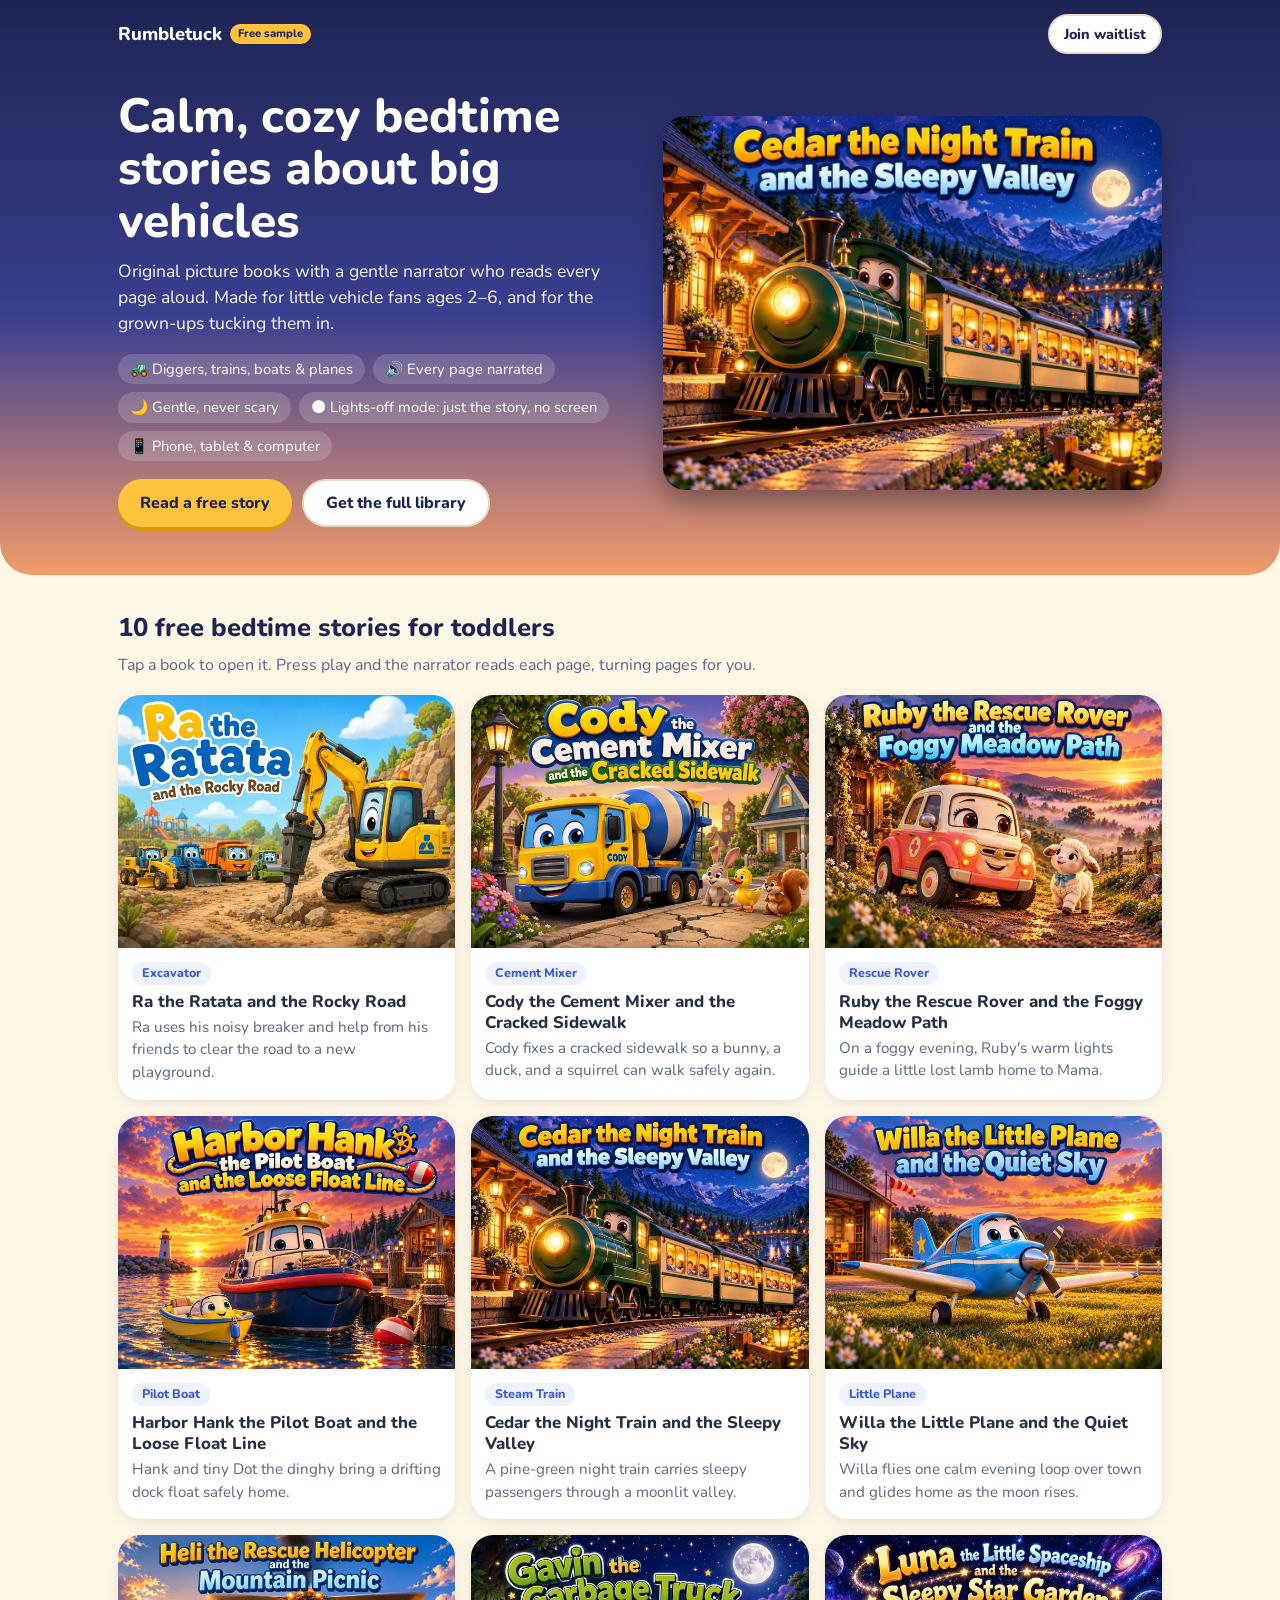
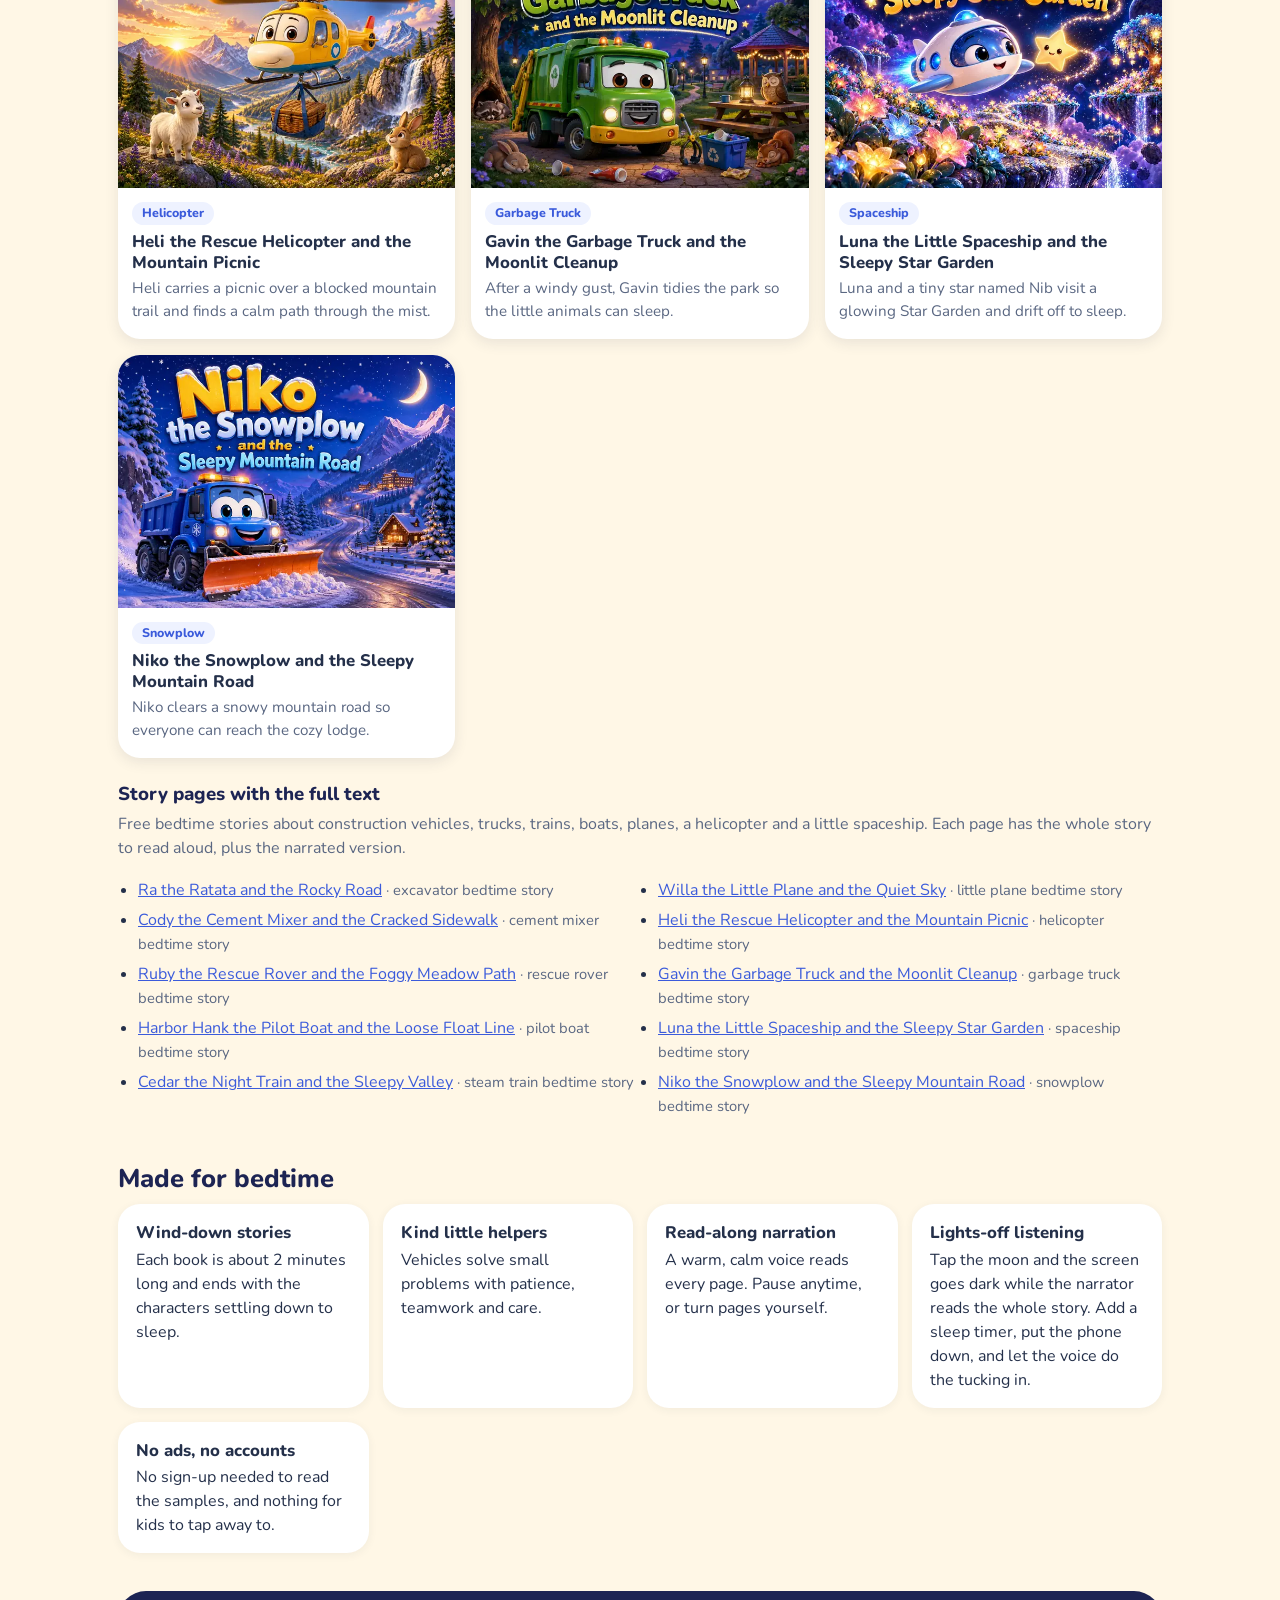
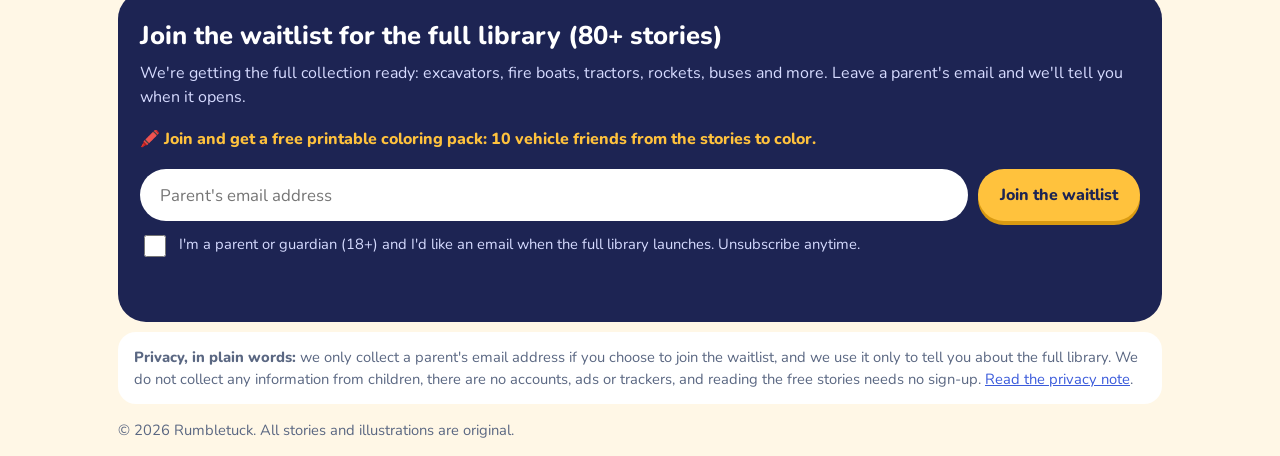
==== index.html @ 3ecf544c "Free coloring pack for confirmed waitlist parents: PDF at /free/ (not in sitemap), download box on c" ====
<!doctype html>
<html lang="en">
<head>
<meta charset="utf-8">
<meta name="viewport" content="width=device-width, initial-scale=1, viewport-fit=cover">
<title>Free Bedtime Stories for Toddlers About Trucks, Trains &amp; Big Vehicles | Rumbletuck</title>
<meta name="description" content="Free narrated bedtime stories for toddlers ages 2–6 about trucks, construction vehicles, trains, boats and planes. Calm picture books read aloud, with a lights-off listening mode. No sign-up.">
<meta name="theme-color" content="#1d2453">
<meta name="application-name" content="Rumbletuck">
<meta name="apple-mobile-web-app-title" content="Rumbletuck">
<meta property="og:site_name" content="Rumbletuck">
<meta property="og:title" content="Rumbletuck – free bedtime stories about big vehicles">
<meta property="og:description" content="Calm, narrated picture books about trucks, diggers, trains, boats and planes for toddlers ages 2–6. Read or listen free.">
<meta property="og:image" content="https://rumbletuck.com/og-image.jpg">
<meta property="og:url" content="https://rumbletuck.com/">
<meta property="og:type" content="website">
<meta property="og:image:width" content="1200">
<meta property="og:image:height" content="630">
<meta name="twitter:card" content="summary_large_image">
<meta name="twitter:title" content="Rumbletuck – free bedtime stories about big vehicles">
<meta name="twitter:description" content="Calm, narrated picture books about trucks, diggers, trains, boats and planes for toddlers ages 2–6. Read or listen free.">
<meta name="twitter:image" content="https://rumbletuck.com/og-image.jpg">
<link rel="canonical" href="https://rumbletuck.com/">
<link rel="manifest" href="manifest.webmanifest">
<link rel="icon" href="favicon.ico" sizes="any">
<link rel="icon" href="icons/icon-192.png" type="image/png">
<link rel="apple-touch-icon" href="icons/icon-192.png">
<link rel="stylesheet" href="styles.css">
<!-- SEO:JSONLD -->
<script type="application/ld+json">{"@context": "https://schema.org", "@graph": [{"@type": "WebSite", "@id": "https://rumbletuck.com/#website", "name": "Rumbletuck", "url": "https://rumbletuck.com/", "description": "Free illustrated, narrated bedtime stories about trucks, trains, boats and other big vehicles for toddlers ages 2–6.", "inLanguage": "en", "publisher": {"@id": "https://rumbletuck.com/#org"}}, {"@type": "Organization", "@id": "https://rumbletuck.com/#org", "name": "Rumbletuck", "url": "https://rumbletuck.com/", "logo": "https://rumbletuck.com/icons/icon-512.png", "email": "hello@rumbletuck.com", "sameAs": ["https://www.youtube.com/@rumbletuckstories"]}, {"@type": "ItemList", "name": "Free bedtime stories about big vehicles", "itemListElement": [{"@type": "ListItem", "position": 1, "url": "https://rumbletuck.com/story/ra-the-ratata-and-the-rocky-road/", "item": {"@type": "Book", "@id": "https://rumbletuck.com/story/ra-the-ratata-and-the-rocky-road/#book", "name": "Ra the Ratata and the Rocky Road", "url": "https://rumbletuck.com/story/ra-the-ratata-and-the-rocky-road/", "description": "Ra uses his noisy breaker and help from his friends to clear the road to a new playground. A calm, narrated excavator bedtime story for toddlers and preschoolers ages 2–6. Read or listen free.", "image": "https://rumbletuck.com/stories/ra/cover.webp", "inLanguage": "en", "genre": ["Bedtime story", "Children's picture book"], "bookFormat": "https://schema.org/EBook", "numberOfPages": 15, "isAccessibleForFree": true, "typicalAgeRange": "2-6", "audience": {"@type": "PeopleAudience", "suggestedMinAge": 2, "suggestedMaxAge": 6}, "about": "Excavator", "author": {"@id": "https://rumbletuck.com/#org"}, "publisher": {"@id": "https://rumbletuck.com/#org"}}}, {"@type": "ListItem", "position": 2, "url": "https://rumbletuck.com/story/cody-the-cement-mixer-and-the-cracked-sidewalk/", "item": {"@type": "Book", "@id": "https://rumbletuck.com/story/cody-the-cement-mixer-and-the-cracked-sidewalk/#book", "name": "Cody the Cement Mixer and the Cracked Sidewalk", "url": "https://rumbletuck.com/story/cody-the-cement-mixer-and-the-cracked-sidewalk/", "description": "Cody fixes a cracked sidewalk so a bunny, a duck, and a squirrel can walk safely again. A calm, narrated cement mixer bedtime story for toddlers and preschoolers ages 2–6. Read or listen free.", "image": "https://rumbletuck.com/stories/cody/cover.webp", "inLanguage": "en", "genre": ["Bedtime story", "Children's picture book"], "bookFormat": "https://schema.org/EBook", "numberOfPages": 15, "isAccessibleForFree": true, "typicalAgeRange": "2-6", "audience": {"@type": "PeopleAudience", "suggestedMinAge": 2, "suggestedMaxAge": 6}, "about": "Cement Mixer", "author": {"@id": "https://rumbletuck.com/#org"}, "publisher": {"@id": "https://rumbletuck.com/#org"}}}, {"@type": "ListItem", "position": 3, "url": "https://rumbletuck.com/story/ruby-the-rescue-rover-and-the-foggy-meadow-path/", "item": {"@type": "Book", "@id": "https://rumbletuck.com/story/ruby-the-rescue-rover-and-the-foggy-meadow-path/#book", "name": "Ruby the Rescue Rover and the Foggy Meadow Path", "url": "https://rumbletuck.com/story/ruby-the-rescue-rover-and-the-foggy-meadow-path/", "description": "On a foggy evening, Ruby's warm lights guide a little lost lamb home to Mama. A calm, narrated rescue rover bedtime story for toddlers and preschoolers ages 2–6. Read or listen free.", "image": "https://rumbletuck.com/stories/ruby/cover.webp", "inLanguage": "en", "genre": ["Bedtime story", "Children's picture book"], "bookFormat": "https://schema.org/EBook", "numberOfPages": 15, "isAccessibleForFree": true, "typicalAgeRange": "2-6", "audience": {"@type": "PeopleAudience", "suggestedMinAge": 2, "suggestedMaxAge": 6}, "about": "Rescue Rover", "author": {"@id": "https://rumbletuck.com/#org"}, "publisher": {"@id": "https://rumbletuck.com/#org"}}}, {"@type": "ListItem", "position": 4, "url": "https://rumbletuck.com/story/harbor-hank-the-pilot-boat-and-the-loose-float-line/", "item": {"@type": "Book", "@id": "https://rumbletuck.com/story/harbor-hank-the-pilot-boat-and-the-loose-float-line/#book", "name": "Harbor Hank the Pilot Boat and the Loose Float Line", "url": "https://rumbletuck.com/story/harbor-hank-the-pilot-boat-and-the-loose-float-line/", "description": "Hank and tiny Dot the dinghy bring a drifting dock float safely home. A calm, narrated pilot boat bedtime story for toddlers and preschoolers ages 2–6. Read or listen free.", "image": "https://rumbletuck.com/stories/hank/cover.webp", "inLanguage": "en", "genre": ["Bedtime story", "Children's picture book"], "bookFormat": "https://schema.org/EBook", "numberOfPages": 15, "isAccessibleForFree": true, "typicalAgeRange": "2-6", "audience": {"@type": "PeopleAudience", "suggestedMinAge": 2, "suggestedMaxAge": 6}, "about": "Pilot Boat", "author": {"@id": "https://rumbletuck.com/#org"}, "publisher": {"@id": "https://rumbletuck.com/#org"}}}, {"@type": "ListItem", "position": 5, "url": "https://rumbletuck.com/story/cedar-the-night-train-and-the-sleepy-valley/", "item": {"@type": "Book", "@id": "https://rumbletuck.com/story/cedar-the-night-train-and-the-sleepy-valley/#book", "name": "Cedar the Night Train and the Sleepy Valley", "url": "https://rumbletuck.com/story/cedar-the-night-train-and-the-sleepy-valley/", "description": "A pine-green night train carries sleepy passengers through a moonlit valley. A calm, narrated steam train bedtime story for toddlers and preschoolers ages 2–6. Read or listen free.", "image": "https://rumbletuck.com/stories/cedar/cover.webp", "inLanguage": "en", "genre": ["Bedtime story", "Children's picture book"], "bookFormat": "https://schema.org/EBook", "numberOfPages": 15, "isAccessibleForFree": true, "typicalAgeRange": "2-6", "audience": {"@type": "PeopleAudience", "suggestedMinAge": 2, "suggestedMaxAge": 6}, "about": "Steam Train", "author": {"@id": "https://rumbletuck.com/#org"}, "publisher": {"@id": "https://rumbletuck.com/#org"}}}, {"@type": "ListItem", "position": 6, "url": "https://rumbletuck.com/story/willa-the-little-plane-and-the-quiet-sky/", "item": {"@type": "Book", "@id": "https://rumbletuck.com/story/willa-the-little-plane-and-the-quiet-sky/#book", "name": "Willa the Little Plane and the Quiet Sky", "url": "https://rumbletuck.com/story/willa-the-little-plane-and-the-quiet-sky/", "description": "Willa flies one calm evening loop over town and glides home as the moon rises. A calm, narrated little plane bedtime story for toddlers and preschoolers ages 2–6. Read or listen free.", "image": "https://rumbletuck.com/stories/willa/cover.webp", "inLanguage": "en", "genre": ["Bedtime story", "Children's picture book"], "bookFormat": "https://schema.org/EBook", "numberOfPages": 15, "isAccessibleForFree": true, "typicalAgeRange": "2-6", "audience": {"@type": "PeopleAudience", "suggestedMinAge": 2, "suggestedMaxAge": 6}, "about": "Little Plane", "author": {"@id": "https://rumbletuck.com/#org"}, "publisher": {"@id": "https://rumbletuck.com/#org"}}}, {"@type": "ListItem", "position": 7, "url": "https://rumbletuck.com/story/heli-the-rescue-helicopter-and-the-mountain-picnic/", "item": {"@type": "Book", "@id": "https://rumbletuck.com/story/heli-the-rescue-helicopter-and-the-mountain-picnic/#book", "name": "Heli the Rescue Helicopter and the Mountain Picnic", "url": "https://rumbletuck.com/story/heli-the-rescue-helicopter-and-the-mountain-picnic/", "description": "Heli carries a picnic over a blocked mountain trail and finds a calm path through the mist. A calm, narrated helicopter bedtime story for toddlers and preschoolers ages 2–6. Read or listen free.", "image": "https://rumbletuck.com/stories/heli/cover.webp", "inLanguage": "en", "genre": ["Bedtime story", "Children's picture book"], "bookFormat": "https://schema.org/EBook", "numberOfPages": 15, "isAccessibleForFree": true, "typicalAgeRange": "2-6", "audience": {"@type": "PeopleAudience", "suggestedMinAge": 2, "suggestedMaxAge": 6}, "about": "Helicopter", "author": {"@id": "https://rumbletuck.com/#org"}, "publisher": {"@id": "https://rumbletuck.com/#org"}}}, {"@type": "ListItem", "position": 8, "url": "https://rumbletuck.com/story/gavin-the-garbage-truck-and-the-moonlit-cleanup/", "item": {"@type": "Book", "@id": "https://rumbletuck.com/story/gavin-the-garbage-truck-and-the-moonlit-cleanup/#book", "name": "Gavin the Garbage Truck and the Moonlit Cleanup", "url": "https://rumbletuck.com/story/gavin-the-garbage-truck-and-the-moonlit-cleanup/", "description": "After a windy gust, Gavin tidies the park so the little animals can sleep. A calm, narrated garbage truck bedtime story for toddlers and preschoolers ages 2–6. Read or listen free.", "image": "https://rumbletuck.com/stories/gavin/cover.webp", "inLanguage": "en", "genre": ["Bedtime story", "Children's picture book"], "bookFormat": "https://schema.org/EBook", "numberOfPages": 15, "isAccessibleForFree": true, "typicalAgeRange": "2-6", "audience": {"@type": "PeopleAudience", "suggestedMinAge": 2, "suggestedMaxAge": 6}, "about": "Garbage Truck", "author": {"@id": "https://rumbletuck.com/#org"}, "publisher": {"@id": "https://rumbletuck.com/#org"}}}, {"@type": "ListItem", "position": 9, "url": "https://rumbletuck.com/story/luna-the-little-spaceship-and-the-sleepy-star-garden/", "item": {"@type": "Book", "@id": "https://rumbletuck.com/story/luna-the-little-spaceship-and-the-sleepy-star-garden/#book", "name": "Luna the Little Spaceship and the Sleepy Star Garden", "url": "https://rumbletuck.com/story/luna-the-little-spaceship-and-the-sleepy-star-garden/", "description": "Luna and a tiny star named Nib visit a glowing Star Garden and drift off to sleep. A calm, narrated spaceship bedtime story for toddlers and preschoolers ages 2–6. Read or listen free.", "image": "https://rumbletuck.com/stories/luna/cover.webp", "inLanguage": "en", "genre": ["Bedtime story", "Children's picture book"], "bookFormat": "https://schema.org/EBook", "numberOfPages": 15, "isAccessibleForFree": true, "typicalAgeRange": "2-6", "audience": {"@type": "PeopleAudience", "suggestedMinAge": 2, "suggestedMaxAge": 6}, "about": "Spaceship", "author": {"@id": "https://rumbletuck.com/#org"}, "publisher": {"@id": "https://rumbletuck.com/#org"}}}, {"@type": "ListItem", "position": 10, "url": "https://rumbletuck.com/story/niko-the-snowplow-and-the-sleepy-mountain-road/", "item": {"@type": "Book", "@id": "https://rumbletuck.com/story/niko-the-snowplow-and-the-sleepy-mountain-road/#book", "name": "Niko the Snowplow and the Sleepy Mountain Road", "url": "https://rumbletuck.com/story/niko-the-snowplow-and-the-sleepy-mountain-road/", "description": "Niko clears a snowy mountain road so everyone can reach the cozy lodge. A calm, narrated snowplow bedtime story for toddlers and preschoolers ages 2–6. Read or listen free.", "image": "https://rumbletuck.com/stories/niko/cover.webp", "inLanguage": "en", "genre": ["Bedtime story", "Children's picture book"], "bookFormat": "https://schema.org/EBook", "numberOfPages": 15, "isAccessibleForFree": true, "typicalAgeRange": "2-6", "audience": {"@type": "PeopleAudience", "suggestedMinAge": 2, "suggestedMaxAge": 6}, "about": "Snowplow", "author": {"@id": "https://rumbletuck.com/#org"}, "publisher": {"@id": "https://rumbletuck.com/#org"}}}]}]}</script>
<!-- /SEO:JSONLD -->
</head>
<body>
<header class="hero">
  <div class="wrap">
    <div class="topbar">
      <a class="brand" href="./"><span data-site-name>Rumbletuck</span><span class="badge">Free sample</span></a>
      <a class="btn btn-ghost" href="#waitlist" style="min-height:40px;padding:0 14px;font-size:.9rem">Join waitlist</a>
    </div>
    <div class="hero-grid">
      <div>
        <h1>Calm, cozy bedtime stories about big vehicles</h1>
        <p class="lead">Original picture books with a gentle narrator who reads every page aloud. Made for little vehicle fans ages 2–6, and for the grown-ups tucking them in.</p>
        <ul class="chips">
          <li>🚜 Diggers, trains, boats &amp; planes</li>
          <li>🔊 Every page narrated</li>
          <li>🌙 Gentle, never scary</li>
          <li>🌑 Lights-off mode: just the story, no screen</li>
          <li>📱 Phone, tablet &amp; computer</li>
        </ul>
        <div class="cta-row">
          <a class="btn btn-primary" href="#stories">Read a free story</a>
          <a class="btn btn-ghost" href="#waitlist">Get the full library</a>
        </div>
      </div>
      <div class="art"><img src="stories/cedar/cover.webp" width="1200" height="900" alt="Cedar the Night Train and the Sleepy Valley: a smiling green steam train pulling glowing carriages past a station at dusk"></div>
    </div>
  </div>
</header>

<main class="wrap">
  <section id="stories">
    <h2>10 free bedtime stories for toddlers</h2>
    <p class="sub">Tap a book to open it. Press play and the narrator reads each page, turning pages for you.</p>
    <div class="grid" id="story-grid">
<!-- SEO:GRID -->
      <a class="card" href="read.html?s=ra"><img src="stories/ra/thumb.webp" width="640" height="480" loading="lazy" alt="Cover of Ra the Ratata and the Rocky Road"><div class="body"><span class="tag">Excavator</span><h3>Ra the Ratata and the Rocky Road</h3><p>Ra uses his noisy breaker and help from his friends to clear the road to a new playground.</p></div></a>
      <a class="card" href="read.html?s=cody"><img src="stories/cody/thumb.webp" width="640" height="480" loading="lazy" alt="Cover of Cody the Cement Mixer and the Cracked Sidewalk"><div class="body"><span class="tag">Cement Mixer</span><h3>Cody the Cement Mixer and the Cracked Sidewalk</h3><p>Cody fixes a cracked sidewalk so a bunny, a duck, and a squirrel can walk safely again.</p></div></a>
      <a class="card" href="read.html?s=ruby"><img src="stories/ruby/thumb.webp" width="640" height="480" loading="lazy" alt="Cover of Ruby the Rescue Rover and the Foggy Meadow Path"><div class="body"><span class="tag">Rescue Rover</span><h3>Ruby the Rescue Rover and the Foggy Meadow Path</h3><p>On a foggy evening, Ruby&#x27;s warm lights guide a little lost lamb home to Mama.</p></div></a>
      <a class="card" href="read.html?s=hank"><img src="stories/hank/thumb.webp" width="640" height="480" loading="lazy" alt="Cover of Harbor Hank the Pilot Boat and the Loose Float Line"><div class="body"><span class="tag">Pilot Boat</span><h3>Harbor Hank the Pilot Boat and the Loose Float Line</h3><p>Hank and tiny Dot the dinghy bring a drifting dock float safely home.</p></div></a>
      <a class="card" href="read.html?s=cedar"><img src="stories/cedar/thumb.webp" width="640" height="480" loading="lazy" alt="Cover of Cedar the Night Train and the Sleepy Valley"><div class="body"><span class="tag">Steam Train</span><h3>Cedar the Night Train and the Sleepy Valley</h3><p>A pine-green night train carries sleepy passengers through a moonlit valley.</p></div></a>
      <a class="card" href="read.html?s=willa"><img src="stories/willa/thumb.webp" width="640" height="480" loading="lazy" alt="Cover of Willa the Little Plane and the Quiet Sky"><div class="body"><span class="tag">Little Plane</span><h3>Willa the Little Plane and the Quiet Sky</h3><p>Willa flies one calm evening loop over town and glides home as the moon rises.</p></div></a>
      <a class="card" href="read.html?s=heli"><img src="stories/heli/thumb.webp" width="640" height="480" loading="lazy" alt="Cover of Heli the Rescue Helicopter and the Mountain Picnic"><div class="body"><span class="tag">Helicopter</span><h3>Heli the Rescue Helicopter and the Mountain Picnic</h3><p>Heli carries a picnic over a blocked mountain trail and finds a calm path through the mist.</p></div></a>
      <a class="card" href="read.html?s=gavin"><img src="stories/gavin/thumb.webp" width="640" height="480" loading="lazy" alt="Cover of Gavin the Garbage Truck and the Moonlit Cleanup"><div class="body"><span class="tag">Garbage Truck</span><h3>Gavin the Garbage Truck and the Moonlit Cleanup</h3><p>After a windy gust, Gavin tidies the park so the little animals can sleep.</p></div></a>
      <a class="card" href="read.html?s=luna"><img src="stories/luna/thumb.webp" width="640" height="480" loading="lazy" alt="Cover of Luna the Little Spaceship and the Sleepy Star Garden"><div class="body"><span class="tag">Spaceship</span><h3>Luna the Little Spaceship and the Sleepy Star Garden</h3><p>Luna and a tiny star named Nib visit a glowing Star Garden and drift off to sleep.</p></div></a>
      <a class="card" href="read.html?s=niko"><img src="stories/niko/thumb.webp" width="640" height="480" loading="lazy" alt="Cover of Niko the Snowplow and the Sleepy Mountain Road"><div class="body"><span class="tag">Snowplow</span><h3>Niko the Snowplow and the Sleepy Mountain Road</h3><p>Niko clears a snowy mountain road so everyone can reach the cozy lodge.</p></div></a>
<!-- /SEO:GRID -->
    </div>
    <div class="story-links">
      <h3>Story pages with the full text</h3>
      <p class="sub">Free bedtime stories about construction vehicles, trucks, trains, boats, planes, a helicopter and a little spaceship. Each page has the whole story to read aloud, plus the narrated version.</p>
      <ul>
<!-- SEO:LINKS -->
      <li><a href="/story/ra-the-ratata-and-the-rocky-road/">Ra the Ratata and the Rocky Road</a> <span>· excavator bedtime story</span></li>
      <li><a href="/story/cody-the-cement-mixer-and-the-cracked-sidewalk/">Cody the Cement Mixer and the Cracked Sidewalk</a> <span>· cement mixer bedtime story</span></li>
      <li><a href="/story/ruby-the-rescue-rover-and-the-foggy-meadow-path/">Ruby the Rescue Rover and the Foggy Meadow Path</a> <span>· rescue rover bedtime story</span></li>
      <li><a href="/story/harbor-hank-the-pilot-boat-and-the-loose-float-line/">Harbor Hank the Pilot Boat and the Loose Float Line</a> <span>· pilot boat bedtime story</span></li>
      <li><a href="/story/cedar-the-night-train-and-the-sleepy-valley/">Cedar the Night Train and the Sleepy Valley</a> <span>· steam train bedtime story</span></li>
      <li><a href="/story/willa-the-little-plane-and-the-quiet-sky/">Willa the Little Plane and the Quiet Sky</a> <span>· little plane bedtime story</span></li>
      <li><a href="/story/heli-the-rescue-helicopter-and-the-mountain-picnic/">Heli the Rescue Helicopter and the Mountain Picnic</a> <span>· helicopter bedtime story</span></li>
      <li><a href="/story/gavin-the-garbage-truck-and-the-moonlit-cleanup/">Gavin the Garbage Truck and the Moonlit Cleanup</a> <span>· garbage truck bedtime story</span></li>
      <li><a href="/story/luna-the-little-spaceship-and-the-sleepy-star-garden/">Luna the Little Spaceship and the Sleepy Star Garden</a> <span>· spaceship bedtime story</span></li>
      <li><a href="/story/niko-the-snowplow-and-the-sleepy-mountain-road/">Niko the Snowplow and the Sleepy Mountain Road</a> <span>· snowplow bedtime story</span></li>
<!-- /SEO:LINKS -->
      </ul>
    </div>
  </section>

  <section>
    <h2>Made for bedtime</h2>
    <div class="features">
      <div class="feature"><b>Wind-down stories</b>Each book is about 2 minutes long and ends with the characters settling down to sleep.</div>
      <div class="feature"><b>Kind little helpers</b>Vehicles solve small problems with patience, teamwork and care.</div>
      <div class="feature"><b>Read-along narration</b>A warm, calm voice reads every page. Pause anytime, or turn pages yourself.</div>
      <div class="feature"><b>Lights-off listening</b>Tap the moon and the screen goes dark while the narrator reads the whole story. Add a sleep timer, put the phone down, and let the voice do the tucking in.</div>
      <div class="feature"><b>No ads, no accounts</b>No sign-up needed to read the samples, and nothing for kids to tap away to.</div>
    </div>
  </section>

  <section id="waitlist" class="waitlist">
    <h2>Join the waitlist for the full library (<span data-full-count>80+</span> stories)</h2>
    <p class="sub">We're getting the full collection ready: excavators, fire boats, tractors, rockets, buses and more. Leave a parent's email and we'll tell you when it opens.</p>
    <p class="sub" style="font-weight:800;color:#ffc23d">🖍️ Join and get a free printable coloring pack: 10 vehicle friends from the stories to color.</p>
    <form id="wl-form" class="wl-form" name="waitlist" method="POST" data-netlify="true" netlify-honeypot="company" novalidate>
      <input type="hidden" name="form-name" value="waitlist">
      <label class="sr" for="wl-email">Parent's email</label>
      <input id="wl-email" type="email" name="email" placeholder="Parent's email address" autocomplete="email" required>
      <input class="hp" type="text" name="company" tabindex="-1" autocomplete="off" aria-hidden="true">
      <button class="btn btn-primary" type="submit">Join the waitlist</button>
    </form>
    <label class="wl-consent"><input type="checkbox" id="wl-consent"> I'm a parent or guardian (18+) and I'd like an email when the full library launches. Unsubscribe anytime.</label>
    <p class="wl-status" id="wl-status" role="status" aria-live="polite"></p>
  </section>
</main>

<footer class="wrap">
  <div class="privacy"><b>Privacy, in plain words:</b> we only collect a parent's email address if you choose to join the waitlist, and we use it only to tell you about the full library. We do not collect any information from children, there are no accounts, ads or trackers, and reading the free stories needs no sign-up. <a href="privacy.html">Read the privacy note</a>.</div>
  <p>© <span id="yr"></span> <span data-site-name>Rumbletuck</span>. All stories and illustrations are original.</p>
</footer>

<script src="config.js"></script>
<script src="stories.js"></script>
<script src="home.js"></script>
</body>
</html>
---- styles.css ----
@font-face{font-family:Nunito;src:url(fonts/nunito-regular.ttf) format('truetype');font-weight:400;font-display:swap}
@font-face{font-family:Nunito;src:url(fonts/nunito-extrabold.ttf) format('truetype');font-weight:800;font-display:swap}
:root{--ink:#24304a;--soft:#5a6782;--cream:#fff7e6;--sun:#ffc23d;--sky:#3b5bdb;--night:#1d2453;--card:#ffffff;--radius:22px}
*{box-sizing:border-box}
html,body{margin:0}
body{font-family:Nunito,system-ui,-apple-system,Segoe UI,Roboto,sans-serif;color:var(--ink);background:var(--cream);line-height:1.5;-webkit-tap-highlight-color:transparent}
a{color:var(--sky)}
img{max-width:100%;height:auto;display:block}
.wrap{max-width:1080px;margin:0 auto;padding:0 18px}
.topbar{display:flex;align-items:center;justify-content:space-between;padding:14px 0}
.brand{font-weight:800;font-size:1.15rem;color:var(--night);text-decoration:none;display:flex;gap:8px;align-items:center}
.brand span.badge{font-size:.7rem;background:var(--sun);color:var(--night);border-radius:99px;padding:2px 8px}
.btn{display:inline-flex;align-items:center;justify-content:center;gap:8px;min-height:48px;padding:0 22px;border-radius:99px;border:0;font:800 1rem Nunito,sans-serif;cursor:pointer;text-decoration:none;touch-action:manipulation}
.btn-primary{background:var(--sun);color:var(--night);box-shadow:0 4px 0 #d99a12}
.btn-primary:active{transform:translateY(2px);box-shadow:0 2px 0 #d99a12}
.btn-ghost{background:#fff;color:var(--night);border:2px solid #e6dcc6}
.hero{background:linear-gradient(180deg,#1d2453 0%,#3a3f8f 55%,#f39c6b 100%);color:#fff;border-radius:0 0 32px 32px;padding-bottom:28px}
.hero .topbar .brand{color:#fff}
.hero-grid{display:grid;gap:22px;align-items:center;padding:12px 0 8px}
.hero h1{font-size:clamp(1.9rem,6vw,3rem);line-height:1.1;margin:.2em 0}
.hero p.lead{font-size:1.1rem;opacity:.95;margin:.4em 0 1em}
.hero .art{border-radius:var(--radius);overflow:hidden;box-shadow:0 12px 30px rgba(0,0,0,.35)}
.chips{display:flex;flex-wrap:wrap;gap:8px;margin:0 0 18px;padding:0;list-style:none}
.chips li{background:rgba(255,255,255,.16);border-radius:99px;padding:4px 12px;font-size:.92rem}
.cta-row{display:flex;flex-wrap:wrap;gap:10px}
section{padding:34px 0 8px}
h2{font-size:1.6rem;margin:0 0 6px;color:var(--night)}
.sub{color:var(--soft);margin:0 0 18px}
.grid{display:grid;grid-template-columns:repeat(auto-fill,minmax(250px,1fr));gap:16px}
.card{background:var(--card);border-radius:var(--radius);overflow:hidden;text-decoration:none;color:inherit;box-shadow:0 4px 14px rgba(36,48,74,.10);display:flex;flex-direction:column;touch-action:manipulation}
.card img{aspect-ratio:4/3;width:100%;height:auto;object-fit:cover;background:#e9e2d2}
.card .body{padding:12px 14px 16px}
.card .tag{display:inline-block;font-size:.78rem;font-weight:800;background:#eef2ff;color:var(--sky);border-radius:99px;padding:2px 10px;margin-bottom:6px}
.card h3{font-size:1.05rem;margin:0 0 4px;line-height:1.25}
.card p{margin:0;color:var(--soft);font-size:.95rem}
.card:active{transform:scale(.99)}
.features{display:grid;grid-template-columns:repeat(auto-fit,minmax(220px,1fr));gap:14px}
.feature{background:#fff;border-radius:var(--radius);padding:16px 18px;box-shadow:0 2px 10px rgba(36,48,74,.06)}
.feature b{display:block;font-size:1.05rem;margin-bottom:2px}
.waitlist{background:var(--night);color:#fff;border-radius:28px;padding:26px 22px;margin:30px 0 10px}
.waitlist h2{color:#fff}
.waitlist .sub{color:#d6dbff}
.wl-form{display:flex;flex-wrap:wrap;gap:10px}
.wl-form input[type=email]{flex:1 1 240px;min-height:52px;border-radius:99px;border:0;padding:0 20px;font:400 1.05rem Nunito,sans-serif}
.wl-consent{display:flex;gap:10px;align-items:flex-start;font-size:.92rem;color:#d6dbff;margin:12px 0 0}
.wl-consent input{width:22px;height:22px;margin-top:2px;flex:none}
.wl-status{margin:12px 0 0;font-weight:800;min-height:1.5em}
.wl-soon{background:rgba(255,255,255,.1);border:2px dashed rgba(255,255,255,.35);border-radius:18px;padding:14px 16px;margin-top:4px}
.hp{position:absolute;left:-9999px}
footer{padding:28px 0 40px;color:var(--soft);font-size:.92rem}
footer .privacy{background:#fff;border-radius:18px;padding:14px 16px;margin-bottom:12px}
@media(min-width:820px){.hero-grid{grid-template-columns:1.05fr 1fr}.hero{padding-bottom:40px}}

/* Reader */
body.reader{background:#11163a;color:#fff;height:100dvh;overflow:hidden;overscroll-behavior:none;user-select:none;-webkit-user-select:none;-webkit-touch-callout:none}
.r-shell{display:flex;flex-direction:column;height:100dvh}
.r-top{display:flex;align-items:center;gap:10px;padding:10px 12px;padding-top:max(10px,env(safe-area-inset-top))}
.r-top .title{flex:1;font-weight:800;white-space:nowrap;overflow:hidden;text-overflow:ellipsis;font-size:1rem}
.icon-btn{width:48px;height:48px;border-radius:50%;border:0;background:rgba(255,255,255,.14);color:#fff;font-size:1.3rem;display:inline-flex;align-items:center;justify-content:center;cursor:pointer;touch-action:manipulation;text-decoration:none}
.icon-btn:active{background:rgba(255,255,255,.28)}
.r-stage{flex:1;display:flex;align-items:center;justify-content:center;padding:0 8px;min-height:0;position:relative}
.r-stage img{width:auto;height:auto;max-width:100%;max-height:100%;object-fit:contain;border-radius:16px;box-shadow:0 10px 30px rgba(0,0,0,.45)}
.r-tap{position:absolute;top:0;bottom:0;width:28%;border:0;background:transparent;cursor:pointer}
.r-tap.prev{left:0}.r-tap.next{right:0}
.r-bottom{display:flex;align-items:center;justify-content:center;gap:14px;padding:12px;padding-bottom:max(14px,env(safe-area-inset-bottom))}
.r-play{min-width:150px}
.r-count{min-width:70px;text-align:center;font-weight:800;opacity:.9}
.r-end{position:absolute;inset:0;display:none;align-items:center;justify-content:center;background:rgba(17,22,58,.92);text-align:center;padding:20px}
.r-end.show{display:flex}
.r-end .box{max-width:460px}
.r-end h2{color:#fff}
.r-end p{color:#d6dbff}
.r-end .cta-row{justify-content:center}
.sr{position:absolute;width:1px;height:1px;overflow:hidden;clip:rect(0 0 0 0)}
.r-hint{display:none;text-align:center;margin:0;color:#aab3e6;font-size:.9rem}
@media(orientation:portrait) and (max-width:600px){.r-hint{display:block}}
@media(max-width:440px){.brand span.badge{display:none}.brand{font-size:1rem}.topbar .btn{white-space:nowrap}}

/* Lights-off listening mode: near-black, warm, dim. */
.lo-open{flex:none;display:inline-flex;align-items:center;gap:6px;min-height:44px;padding:0 14px;border-radius:99px;border:0;background:rgba(255,194,61,.16);color:#ffd88a;font:800 .92rem Nunito,sans-serif;cursor:pointer;touch-action:manipulation;white-space:nowrap}
.lo-open:active{background:rgba(255,194,61,.3)}
.lo-open:focus-visible,.lo-btn:focus-visible,.lo input:focus-visible{outline:2px solid #8a6a3e;outline-offset:3px}
.lo{position:fixed;inset:0;z-index:50;background:#000;color:#6e5638;display:flex;align-items:center;justify-content:center;text-align:center;padding:24px;padding-bottom:max(24px,env(safe-area-inset-bottom));animation:lo-in 1.6s ease-out}
.lo[hidden]{display:none}
.lo-inner{max-width:340px;width:100%}
.lo-moon{color:#7a5f3c;opacity:.7;margin:0 auto 10px;animation:lo-breathe 9s ease-in-out infinite}
.lo-title{color:#7d6444;font-size:1rem;font-weight:800;margin:0 0 4px;line-height:1.3}
.lo-status{margin:0;min-height:1.4em;font-size:.88rem;color:#5e4a31}
.lo-sub{margin:0 0 22px;font-size:.8rem;color:#4d3d29}
.lo-ctrls{display:flex;justify-content:center;gap:22px;margin-bottom:26px}
.lo-btn{width:56px;height:56px;border-radius:50%;border:1px solid #2c2318;background:#0d0a07;color:#7a5f3c;font-size:1.15rem;cursor:pointer;touch-action:manipulation;display:inline-flex;align-items:center;justify-content:center}
.lo-btn:active{background:#1a140d}
.lo-timer{border:0;margin:0 0 12px;padding:0;display:flex;flex-wrap:wrap;justify-content:center;gap:6px}
.lo-timer legend{width:100%;font-size:.78rem;color:#4d3d29;margin-bottom:6px;padding:0}
.lo-timer label{position:relative;font-size:.82rem;color:#6a5336;border:1px solid #2c2318;border-radius:99px;padding:6px 11px;cursor:pointer;min-height:36px;display:inline-flex;align-items:center}
.lo-timer input{position:absolute;opacity:0;inset:0;margin:0;cursor:pointer}
.lo-timer label:has(input:checked){background:#1d160e;color:#8c6d45;border-color:#4a3a26}
.lo-timer label:has(input:focus-visible){outline:2px solid #8a6a3e;outline-offset:2px}
.lo-next{display:inline-flex;align-items:center;gap:8px;font-size:.82rem;color:#5e4a31;cursor:pointer;min-height:36px}
.lo-next input{appearance:none;-webkit-appearance:none;width:18px;height:18px;margin:0;border:1px solid #4a3a26;border-radius:5px;background:#0d0a07;cursor:pointer}
.lo-next input:checked{background:#5e4a31;box-shadow:inset 0 0 0 3px #0d0a07}
.lo-next.off{opacity:.45;cursor:default}
body.lo-on{background:#000}
body.lo-on .r-shell{visibility:hidden}
@keyframes lo-in{from{opacity:0}to{opacity:1}}
@keyframes lo-breathe{0%,100%{opacity:.55}50%{opacity:.75}}
@media (prefers-reduced-motion:reduce){.lo,.lo-moon{animation:none}}
@media(max-width:380px){.lo-open span{display:none}.lo-open{width:44px;padding:0;justify-content:center}}

/* Story landing pages (story/<slug>/, built by tools/build_seo.py) */
.crumbs{font-size:.88rem;opacity:.85;margin:0 0 4px}.crumbs a{color:#fff}
.story-tag{display:inline-block;font-size:.8rem;font-weight:800;background:rgba(255,255,255,.18);color:#fff;border-radius:99px;padding:3px 12px}
.story-note{font-size:.92rem;opacity:.9;margin:14px 0 0}
.story-text{background:#fff;border-radius:var(--radius);padding:22px 22px 26px;margin-top:30px;box-shadow:0 2px 10px rgba(36,48,74,.06);max-width:760px}
.story-text p{font-size:1.12rem;line-height:1.65;margin:0 0 .85em}
.story-text .story-end{font-weight:800;color:var(--night)}
.story-links{margin-top:22px}.story-links h3{margin:0 0 4px;color:var(--night)}
.story-links ul{margin:0;padding-left:20px;columns:2 300px}.story-links li{margin:0 0 6px;break-inside:avoid}.story-links li span{color:var(--soft);font-size:.92rem}
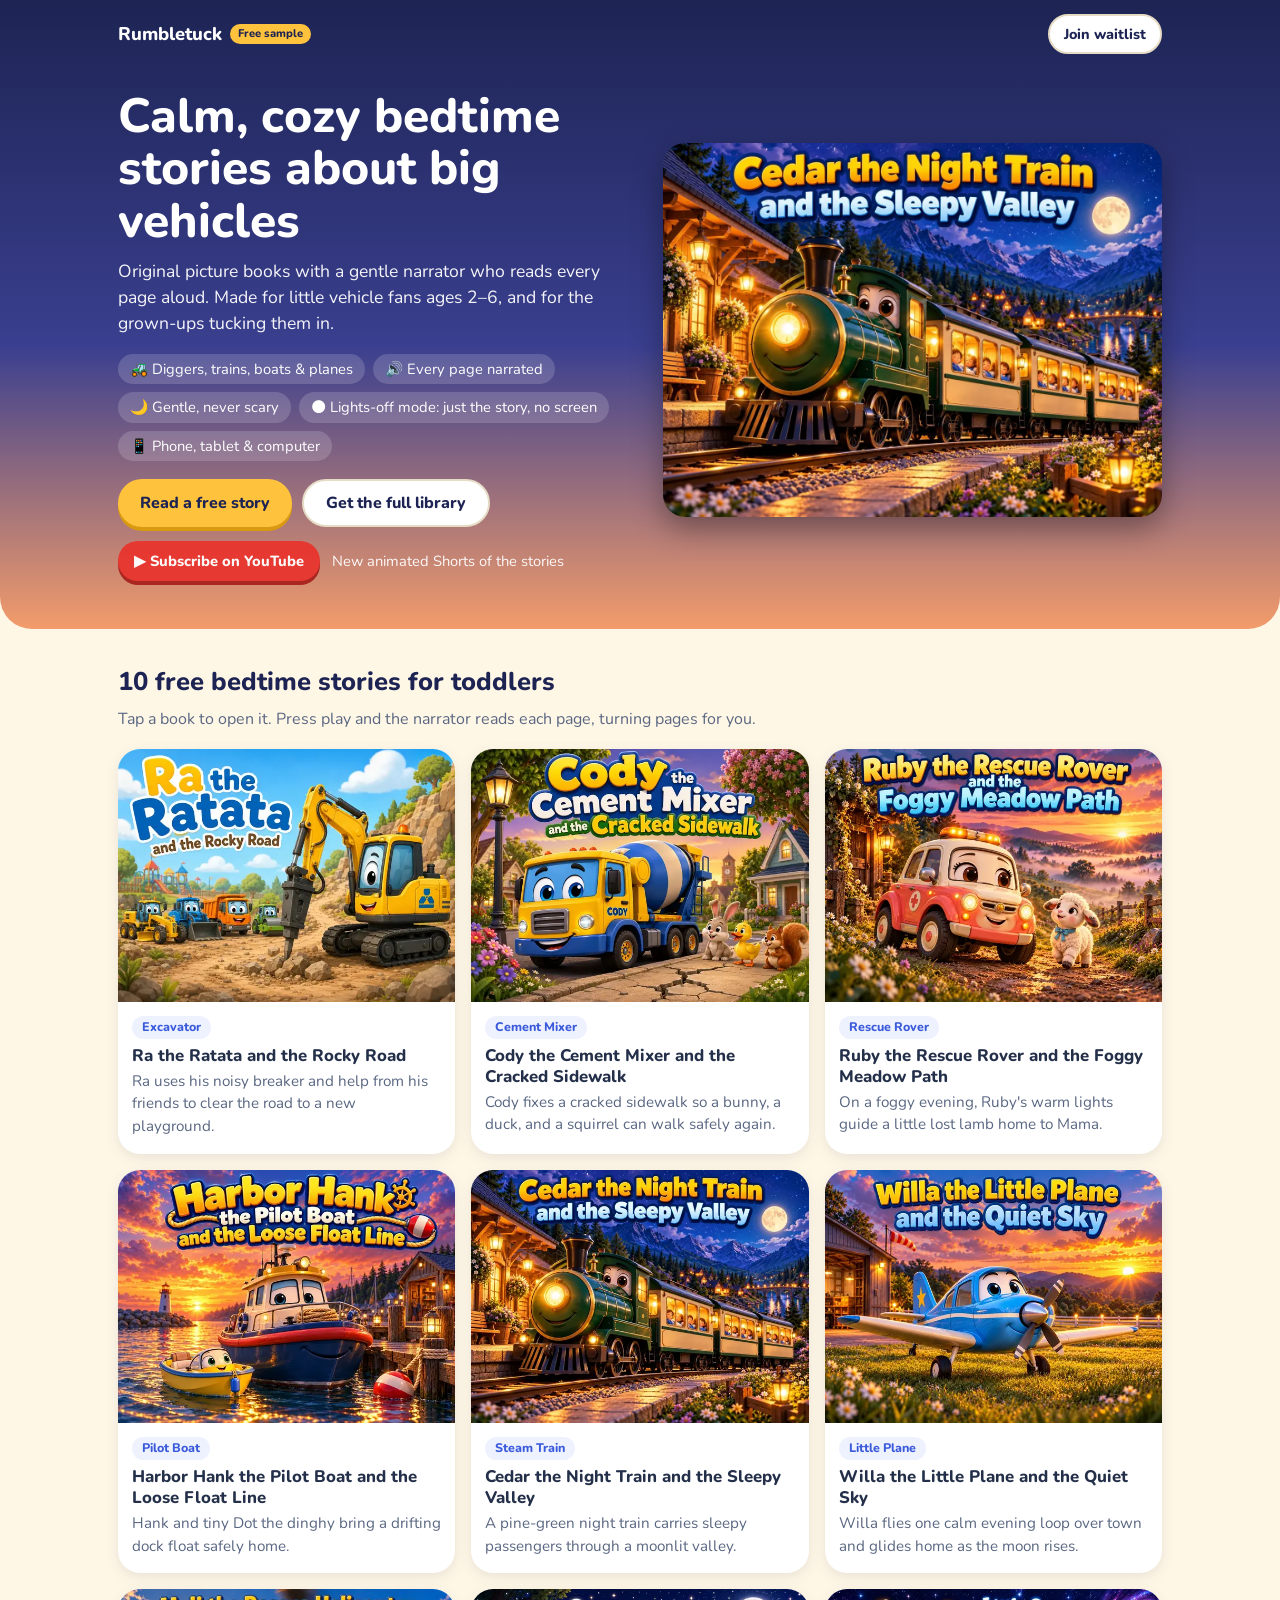
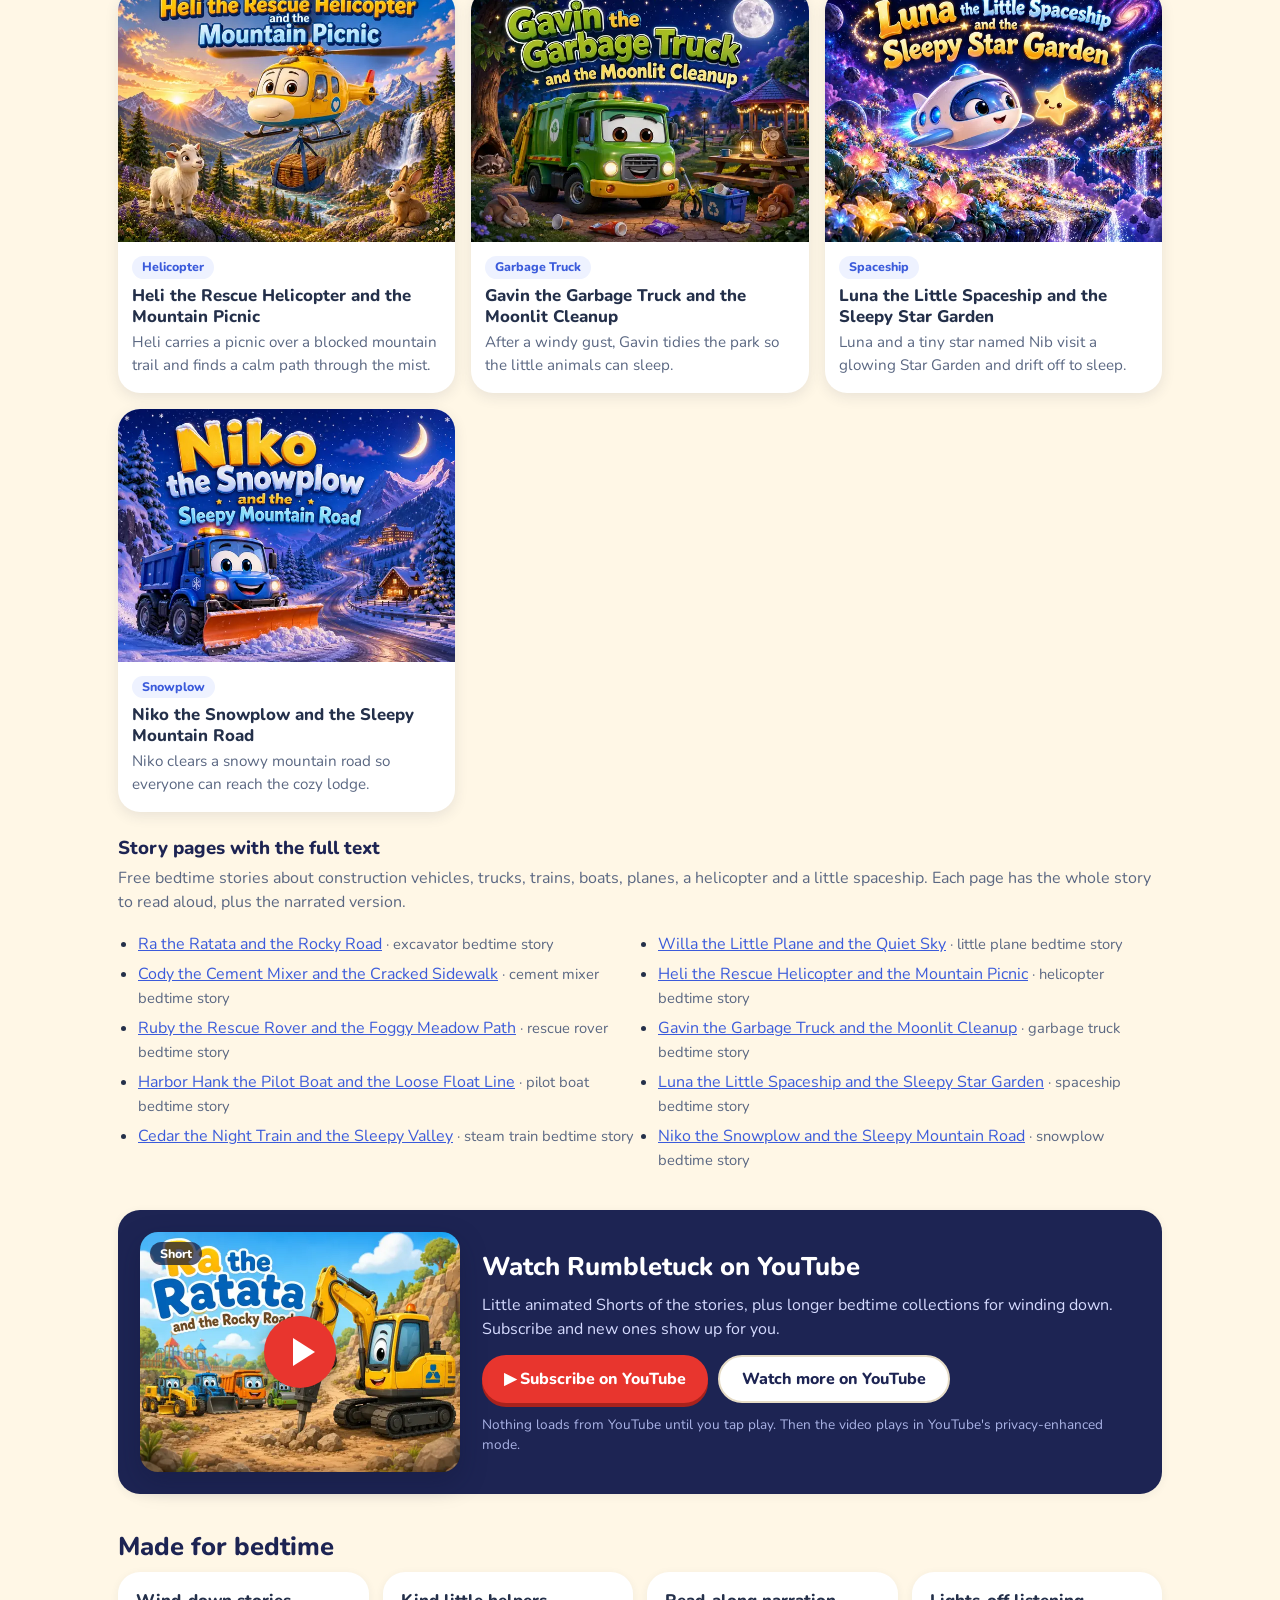
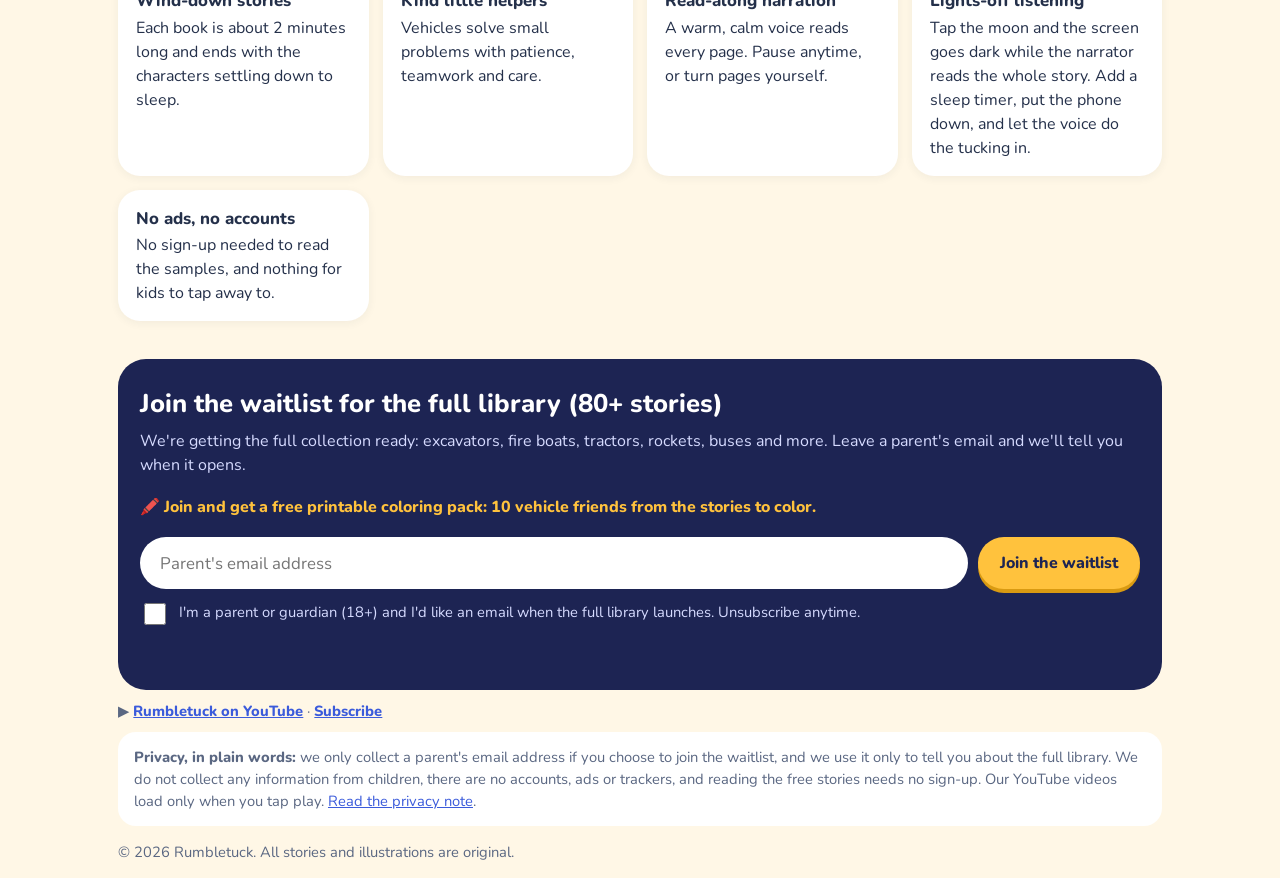
==== commit 623ed93c: "YouTube on the site: click-to-play nocookie Shorts on story pages + reader end screen, Subscribe on " ====
--- a/index.html
+++ b/index.html
@@ -52,6 +52,7 @@
           <a class="btn btn-primary" href="#stories">Read a free story</a>
           <a class="btn btn-ghost" href="#waitlist">Get the full library</a>
         </div>
+        <p class="hero-yt"><a class="btn btn-yt" href="https://www.youtube.com/@rumbletuckstories?sub_confirmation=1" target="_blank" rel="noopener">▶ Subscribe on YouTube</a> <span>New animated Shorts of the stories</span></p>
       </div>
       <div class="art"><img src="stories/cedar/cover.webp" width="1200" height="900" alt="Cedar the Night Train and the Sleepy Valley: a smiling green steam train pulling glowing carriages past a station at dusk"></div>
     </div>
@@ -96,6 +97,13 @@
     </div>
   </section>
 
+<!-- SEO:YOUTUBE -->
+  <section class="yt-block yt-home" id="youtube">
+    <div class="yt-frame"><button class="yt-poster" type="button" data-yt="lnoPBUjI6tE" data-title="Ra – Rumbletuck Short" aria-label="Play the Ra video"><img src="stories/ra/thumb.webp" alt="" width="640" height="480" loading="lazy"><span class="yt-pill">Short</span><span class="yt-play" aria-hidden="true"></span></button></div>
+    <div class="yt-copy"><h2>Watch Rumbletuck on YouTube</h2><p class="sub">Little animated Shorts of the stories, plus longer bedtime collections for winding down. Subscribe and new ones show up for you.</p><div class="cta-row"><a class="btn btn-yt" href="https://www.youtube.com/@rumbletuckstories?sub_confirmation=1" target="_blank" rel="noopener">▶ Subscribe on YouTube</a><a class="btn btn-ghost" href="https://www.youtube.com/@rumbletuckstories" target="_blank" rel="noopener">Watch more on YouTube</a></div><p class="yt-note">Nothing loads from YouTube until you tap play. Then the video plays in YouTube's privacy-enhanced mode.</p></div>
+  </section>
+<!-- /SEO:YOUTUBE -->
+
   <section>
     <h2>Made for bedtime</h2>
     <div class="features">
@@ -124,12 +132,16 @@
 </main>
 
 <footer class="wrap">
-  <div class="privacy"><b>Privacy, in plain words:</b> we only collect a parent's email address if you choose to join the waitlist, and we use it only to tell you about the full library. We do not collect any information from children, there are no accounts, ads or trackers, and reading the free stories needs no sign-up. <a href="privacy.html">Read the privacy note</a>.</div>
+<!-- SEO:FOOTERYT -->
+<p class="footer-yt">▶ <a href="https://www.youtube.com/@rumbletuckstories" target="_blank" rel="noopener">Rumbletuck on YouTube</a> · <a href="https://www.youtube.com/@rumbletuckstories?sub_confirmation=1" target="_blank" rel="noopener">Subscribe</a></p>
+<!-- /SEO:FOOTERYT -->
+  <div class="privacy"><b>Privacy, in plain words:</b> we only collect a parent's email address if you choose to join the waitlist, and we use it only to tell you about the full library. We do not collect any information from children, there are no accounts, ads or trackers, and reading the free stories needs no sign-up. Our YouTube videos load only when you tap play. <a href="privacy.html">Read the privacy note</a>.</div>
   <p>© <span id="yr"></span> <span data-site-name>Rumbletuck</span>. All stories and illustrations are original.</p>
 </footer>
 
 <script src="config.js"></script>
 <script src="stories.js"></script>
 <script src="home.js"></script>
+<script src="yt.js" defer></script>
 </body>
 </html>
--- a/styles.css
+++ b/styles.css
@@ -116,3 +116,44 @@
 .story-text .story-end{font-weight:800;color:var(--night)}
 .story-links{margin-top:22px}.story-links h3{margin:0 0 4px;color:var(--night)}
 .story-links ul{margin:0;padding-left:20px;columns:2 300px}.story-links li{margin:0 0 6px;break-inside:avoid}.story-links li span{color:var(--soft);font-size:.92rem}
+
+/* YouTube (yt.js + tools/build_seo.py): click-to-play Shorts, nothing loads from YouTube before a tap. */
+.btn-yt{background:#e8352e;color:#fff;box-shadow:0 4px 0 #a8221d}
+.btn-yt:active{transform:translateY(2px);box-shadow:0 2px 0 #a8221d}
+.yt-block{display:grid;gap:22px;align-items:center;background:#fff;border-radius:var(--radius);padding:22px;margin-top:30px;box-shadow:0 2px 10px rgba(36,48,74,.06);max-width:760px}
+.yt-block.yt-home{max-width:none;background:var(--night);color:#fff}
+.yt-block.yt-home h2{color:#fff}.yt-block.yt-home .sub{color:#d6dbff}.yt-block.yt-home .yt-note{color:#aab3e6}
+.yt-block h2{margin-top:0}
+.yt-block .sub{margin-bottom:14px}
+.yt-note{font-size:.85rem;color:var(--soft);margin:12px 0 0}
+.yt-frame{position:relative;width:100%;max-width:420px;aspect-ratio:4/3;margin:0 auto;border-radius:18px;overflow:hidden;background:#11163a;box-shadow:0 10px 26px rgba(17,22,58,.35)}
+.yt-frame[hidden]{display:none}
+.yt-frame.playing{aspect-ratio:9/16;width:min(78vw,320px)}
+.yt-frame iframe{position:absolute;inset:0;width:100%;height:100%;border:0}
+.yt-poster{position:absolute;inset:0;width:100%;height:100%;border:0;padding:0;cursor:pointer;background:#11163a;touch-action:manipulation}
+.yt-poster img{position:absolute;inset:0;width:100%;height:100%;object-fit:cover}
+.yt-pill{position:absolute;top:10px;left:10px;background:rgba(17,22,58,.7);color:#fff;font:800 .78rem Nunito,sans-serif;border-radius:99px;padding:3px 10px}
+.yt-play{position:absolute;left:50%;top:50%;width:72px;height:72px;margin:-36px 0 0 -36px;border-radius:50%;background:#e8352e;box-shadow:0 6px 18px rgba(0,0,0,.35)}
+.yt-play::after{content:"";position:absolute;left:29px;top:22px;border-style:solid;border-width:14px 0 14px 22px;border-color:transparent transparent transparent #fff}
+.yt-play.sm{width:40px;height:40px;margin:-20px 0 0 -20px}.yt-play.sm::after{left:16px;top:12px;border-width:8px 0 8px 13px}
+.yt-poster:hover .yt-play,.yt-poster:focus-visible .yt-play{transform:scale(1.08)}
+.yt-poster:focus-visible{outline:3px solid var(--sun);outline-offset:-3px}
+.yt-sub-only{display:flex;flex-wrap:wrap;gap:14px;align-items:center}
+.footer-yt{margin:0 0 10px}
+.footer-yt a{font-weight:800}
+@media(min-width:720px){.yt-block[data-has-video],.yt-block.yt-home:has(.yt-frame){grid-template-columns:320px 1fr}.yt-frame{width:320px;margin:0}}
+/* Reader end screen + pop-up player */
+.r-end{overflow:auto}
+.r-yt{margin-top:16px;padding-top:14px;border-top:1px solid rgba(255,255,255,.15)}
+.r-yt-open{display:flex;align-items:center;gap:12px;width:100%;max-width:360px;margin:0 auto;padding:8px;border:0;border-radius:16px;background:rgba(255,255,255,.12);color:#fff;text-align:left;cursor:pointer;font:400 .95rem Nunito,sans-serif;position:relative;touch-action:manipulation}
+.r-yt-open img{width:96px;flex:none;border-radius:10px}
+.r-yt-open .yt-play.sm{left:56px;top:50%}
+.r-yt-txt b{display:block;font-weight:800}.r-yt-txt small{color:#d6dbff}
+.r-yt-links{margin:10px 0 0;font-size:.92rem}
+.yt-link{color:#ffd88a;font-weight:800}
+.yt-modal{position:fixed;inset:0;z-index:60;background:rgba(5,7,20,.94);display:flex;align-items:center;justify-content:center;padding:12px}
+.yt-modal-inner{display:flex;flex-direction:column;align-items:center;gap:12px}
+.yt-modal .yt-frame{width:auto;height:min(78dvh,calc(92vw * 16 / 9));margin:0}
+.yt-modal-bar{display:flex;flex-wrap:wrap;gap:10px;justify-content:center}
+.yt-modal-bar .btn{min-height:44px}
+.hero-yt{display:flex;flex-wrap:wrap;align-items:center;gap:8px 12px;margin:14px 0 0;font-size:.92rem;opacity:.95}.hero-yt .btn{min-height:40px;padding:0 16px;font-size:.92rem}
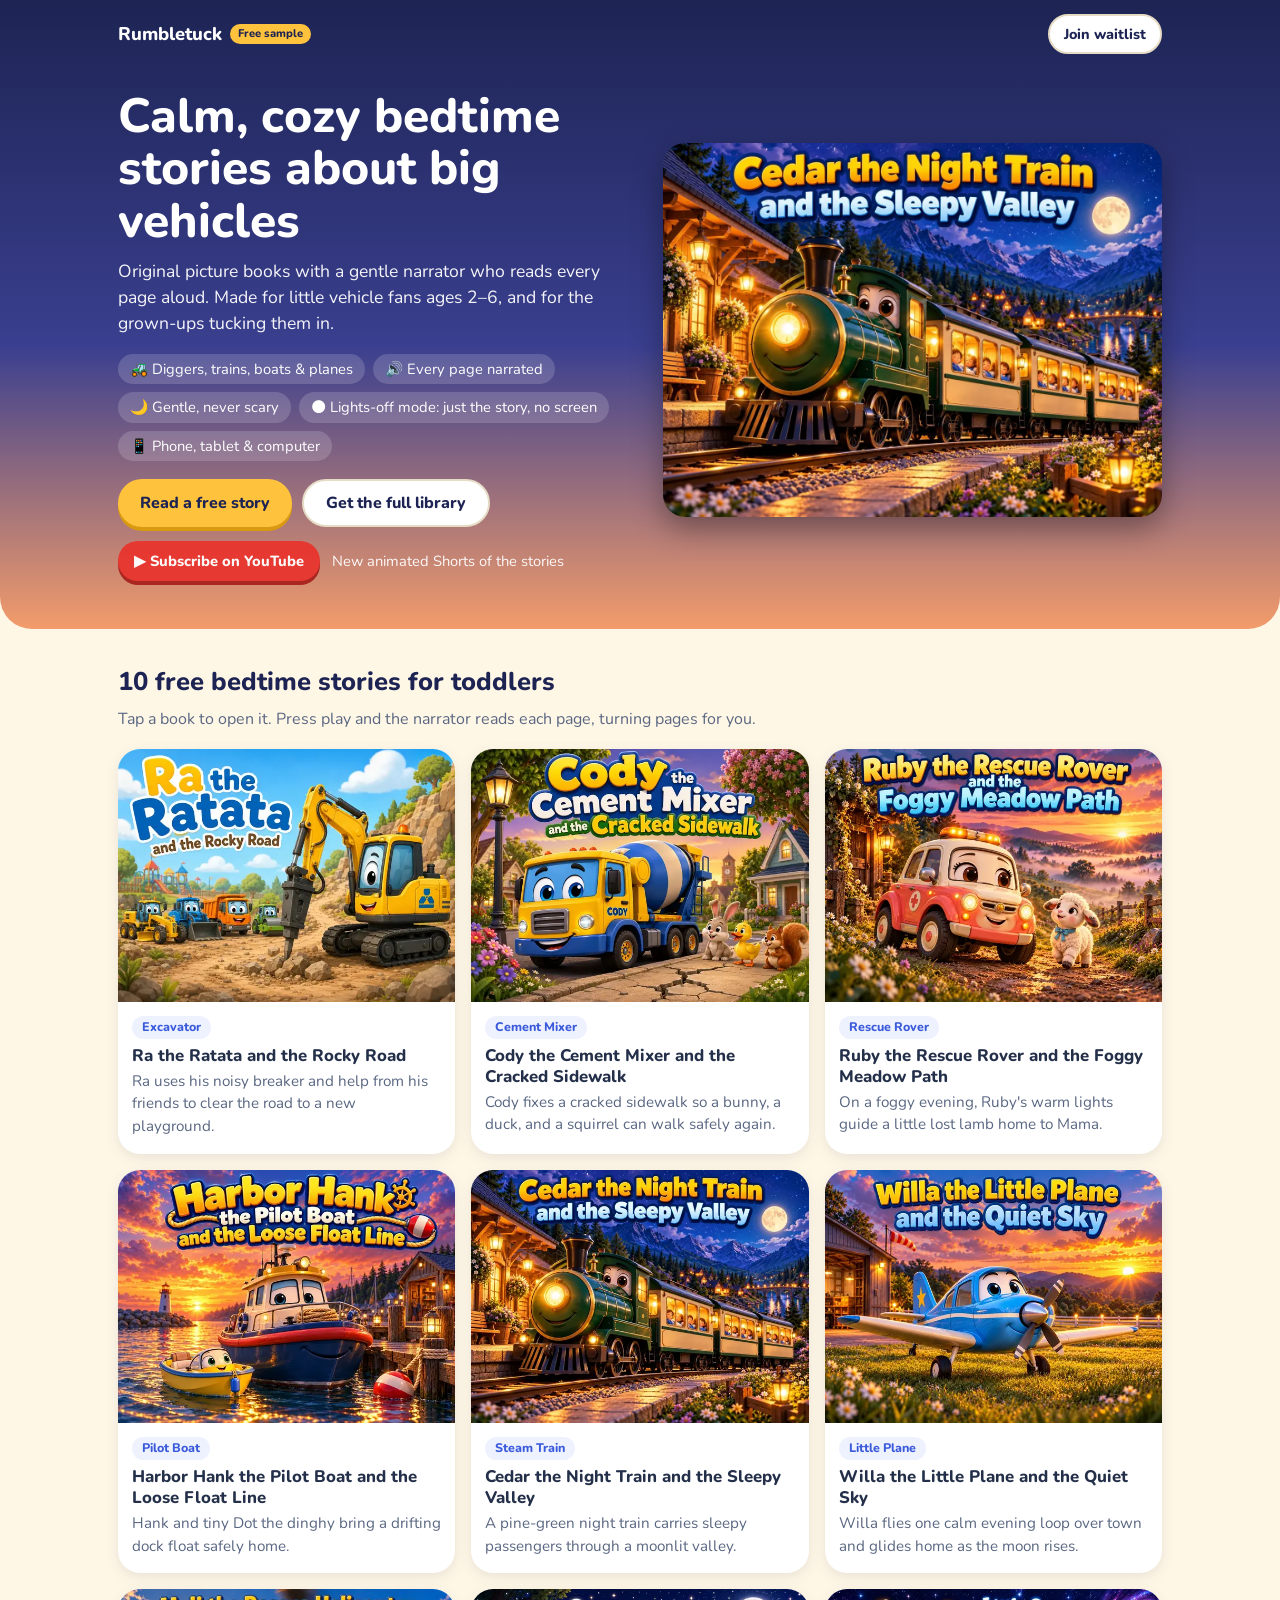
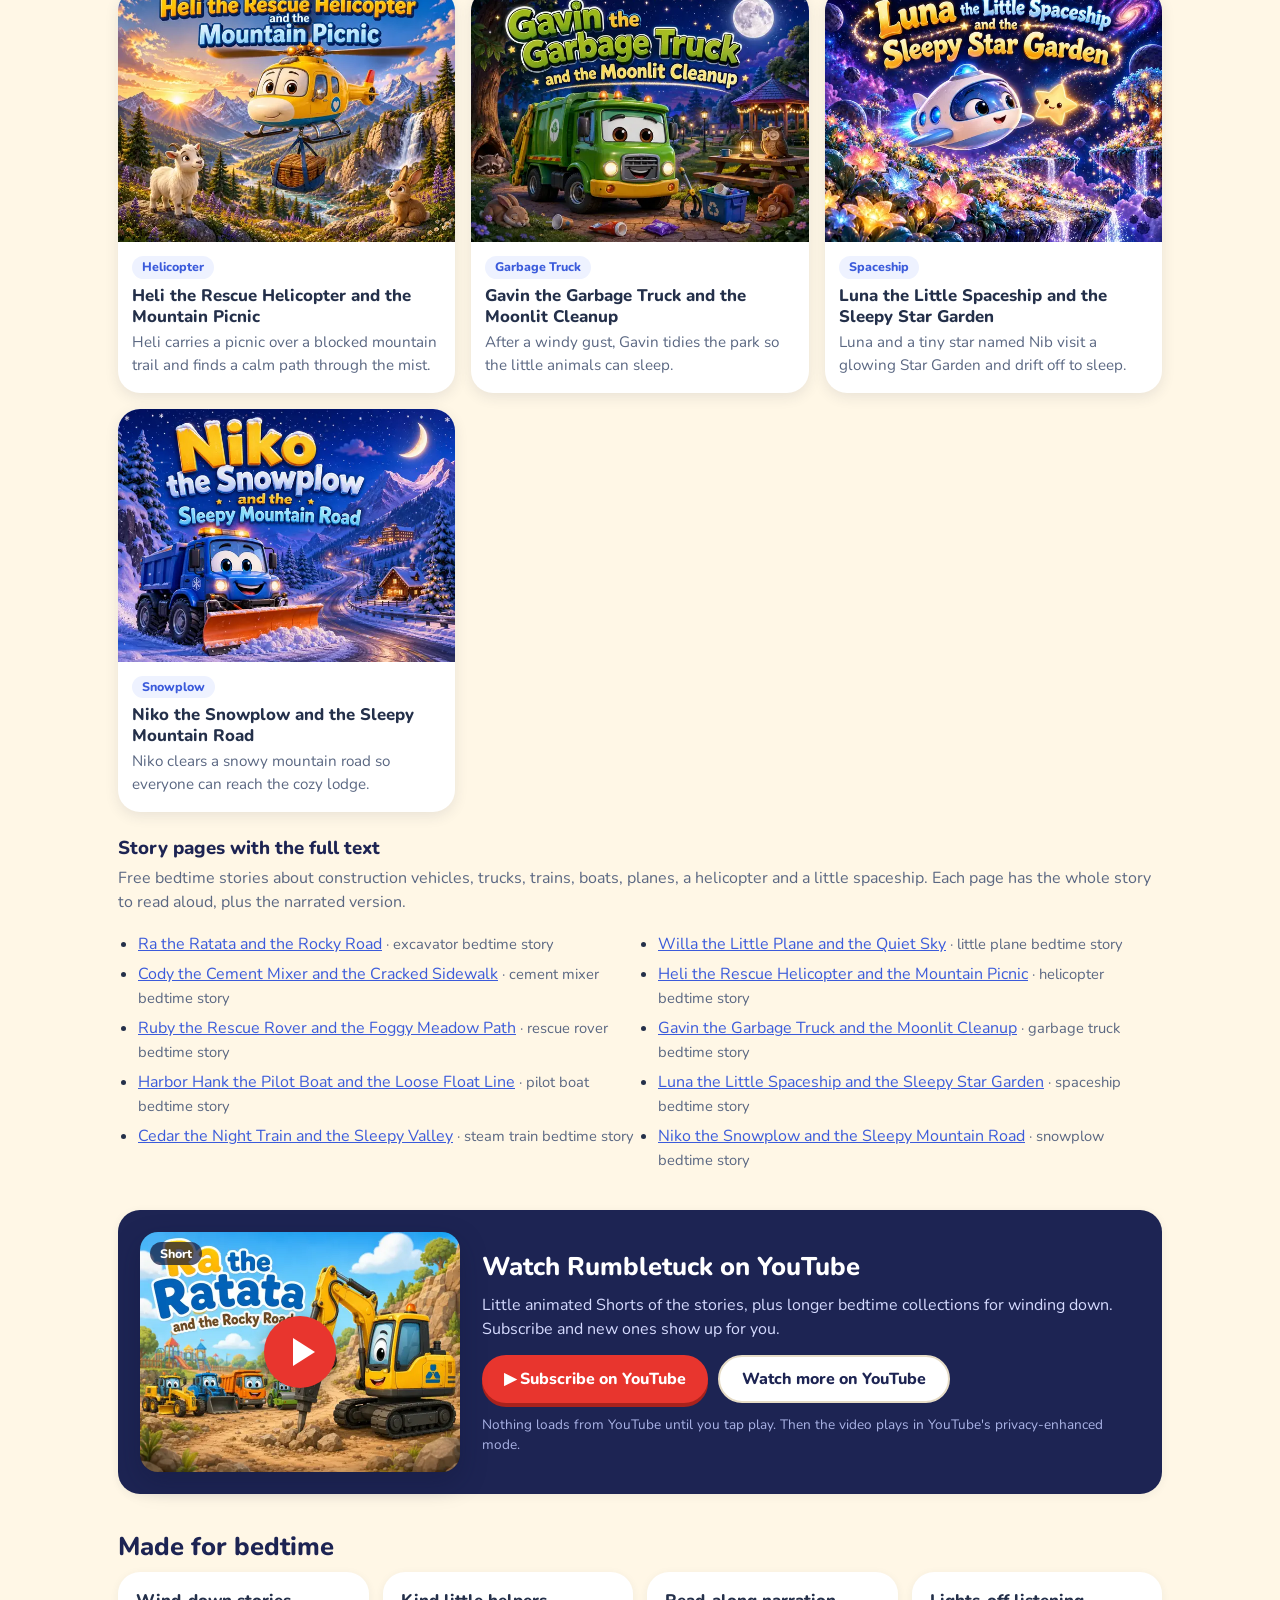
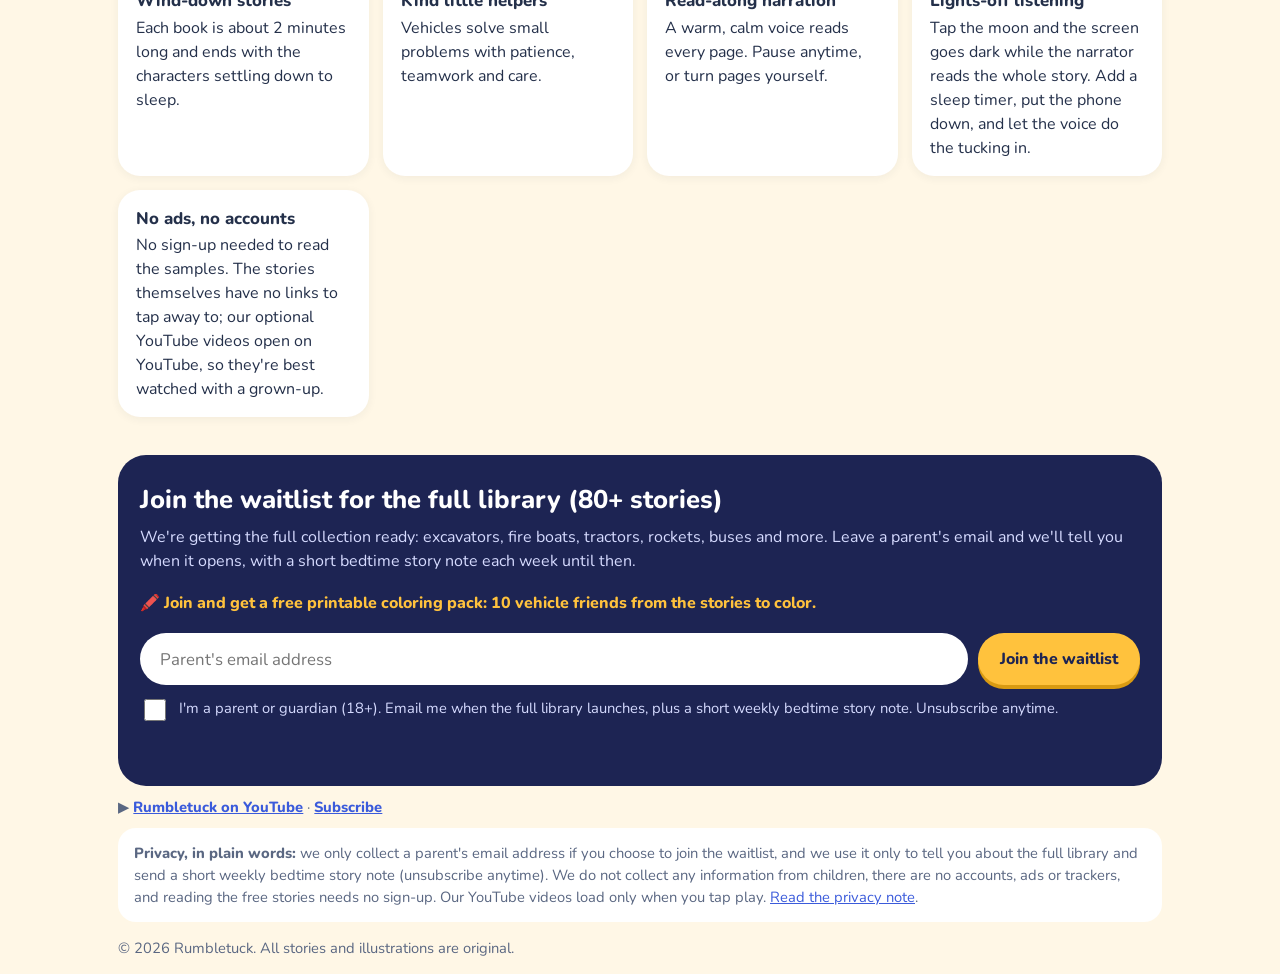
==== commit d530474f: "Consent wording: launch news + short weekly bedtime note (checkbox, privacy, confirmed page, home co" ====
--- a/index.html
+++ b/index.html
@@ -111,13 +111,13 @@
       <div class="feature"><b>Kind little helpers</b>Vehicles solve small problems with patience, teamwork and care.</div>
       <div class="feature"><b>Read-along narration</b>A warm, calm voice reads every page. Pause anytime, or turn pages yourself.</div>
       <div class="feature"><b>Lights-off listening</b>Tap the moon and the screen goes dark while the narrator reads the whole story. Add a sleep timer, put the phone down, and let the voice do the tucking in.</div>
-      <div class="feature"><b>No ads, no accounts</b>No sign-up needed to read the samples, and nothing for kids to tap away to.</div>
+      <div class="feature"><b>No ads, no accounts</b>No sign-up needed to read the samples. The stories themselves have no links to tap away to; our optional YouTube videos open on YouTube, so they're best watched with a grown-up.</div>
     </div>
   </section>
 
   <section id="waitlist" class="waitlist">
     <h2>Join the waitlist for the full library (<span data-full-count>80+</span> stories)</h2>
-    <p class="sub">We're getting the full collection ready: excavators, fire boats, tractors, rockets, buses and more. Leave a parent's email and we'll tell you when it opens.</p>
+    <p class="sub">We're getting the full collection ready: excavators, fire boats, tractors, rockets, buses and more. Leave a parent's email and we'll tell you when it opens, with a short bedtime story note each week until then.</p>
     <p class="sub" style="font-weight:800;color:#ffc23d">🖍️ Join and get a free printable coloring pack: 10 vehicle friends from the stories to color.</p>
     <form id="wl-form" class="wl-form" name="waitlist" method="POST" data-netlify="true" netlify-honeypot="company" novalidate>
       <input type="hidden" name="form-name" value="waitlist">
@@ -126,7 +126,7 @@
       <input class="hp" type="text" name="company" tabindex="-1" autocomplete="off" aria-hidden="true">
       <button class="btn btn-primary" type="submit">Join the waitlist</button>
     </form>
-    <label class="wl-consent"><input type="checkbox" id="wl-consent"> I'm a parent or guardian (18+) and I'd like an email when the full library launches. Unsubscribe anytime.</label>
+    <label class="wl-consent"><input type="checkbox" id="wl-consent"> I'm a parent or guardian (18+). Email me when the full library launches, plus a short weekly bedtime story note. Unsubscribe anytime.</label>
     <p class="wl-status" id="wl-status" role="status" aria-live="polite"></p>
   </section>
 </main>
@@ -135,7 +135,7 @@
 <!-- SEO:FOOTERYT -->
 <p class="footer-yt">▶ <a href="https://www.youtube.com/@rumbletuckstories" target="_blank" rel="noopener">Rumbletuck on YouTube</a> · <a href="https://www.youtube.com/@rumbletuckstories?sub_confirmation=1" target="_blank" rel="noopener">Subscribe</a></p>
 <!-- /SEO:FOOTERYT -->
-  <div class="privacy"><b>Privacy, in plain words:</b> we only collect a parent's email address if you choose to join the waitlist, and we use it only to tell you about the full library. We do not collect any information from children, there are no accounts, ads or trackers, and reading the free stories needs no sign-up. Our YouTube videos load only when you tap play. <a href="privacy.html">Read the privacy note</a>.</div>
+  <div class="privacy"><b>Privacy, in plain words:</b> we only collect a parent's email address if you choose to join the waitlist, and we use it only to tell you about the full library and send a short weekly bedtime story note (unsubscribe anytime). We do not collect any information from children, there are no accounts, ads or trackers, and reading the free stories needs no sign-up. Our YouTube videos load only when you tap play. <a href="privacy.html">Read the privacy note</a>.</div>
   <p>© <span id="yr"></span> <span data-site-name>Rumbletuck</span>. All stories and illustrations are original.</p>
 </footer>
 
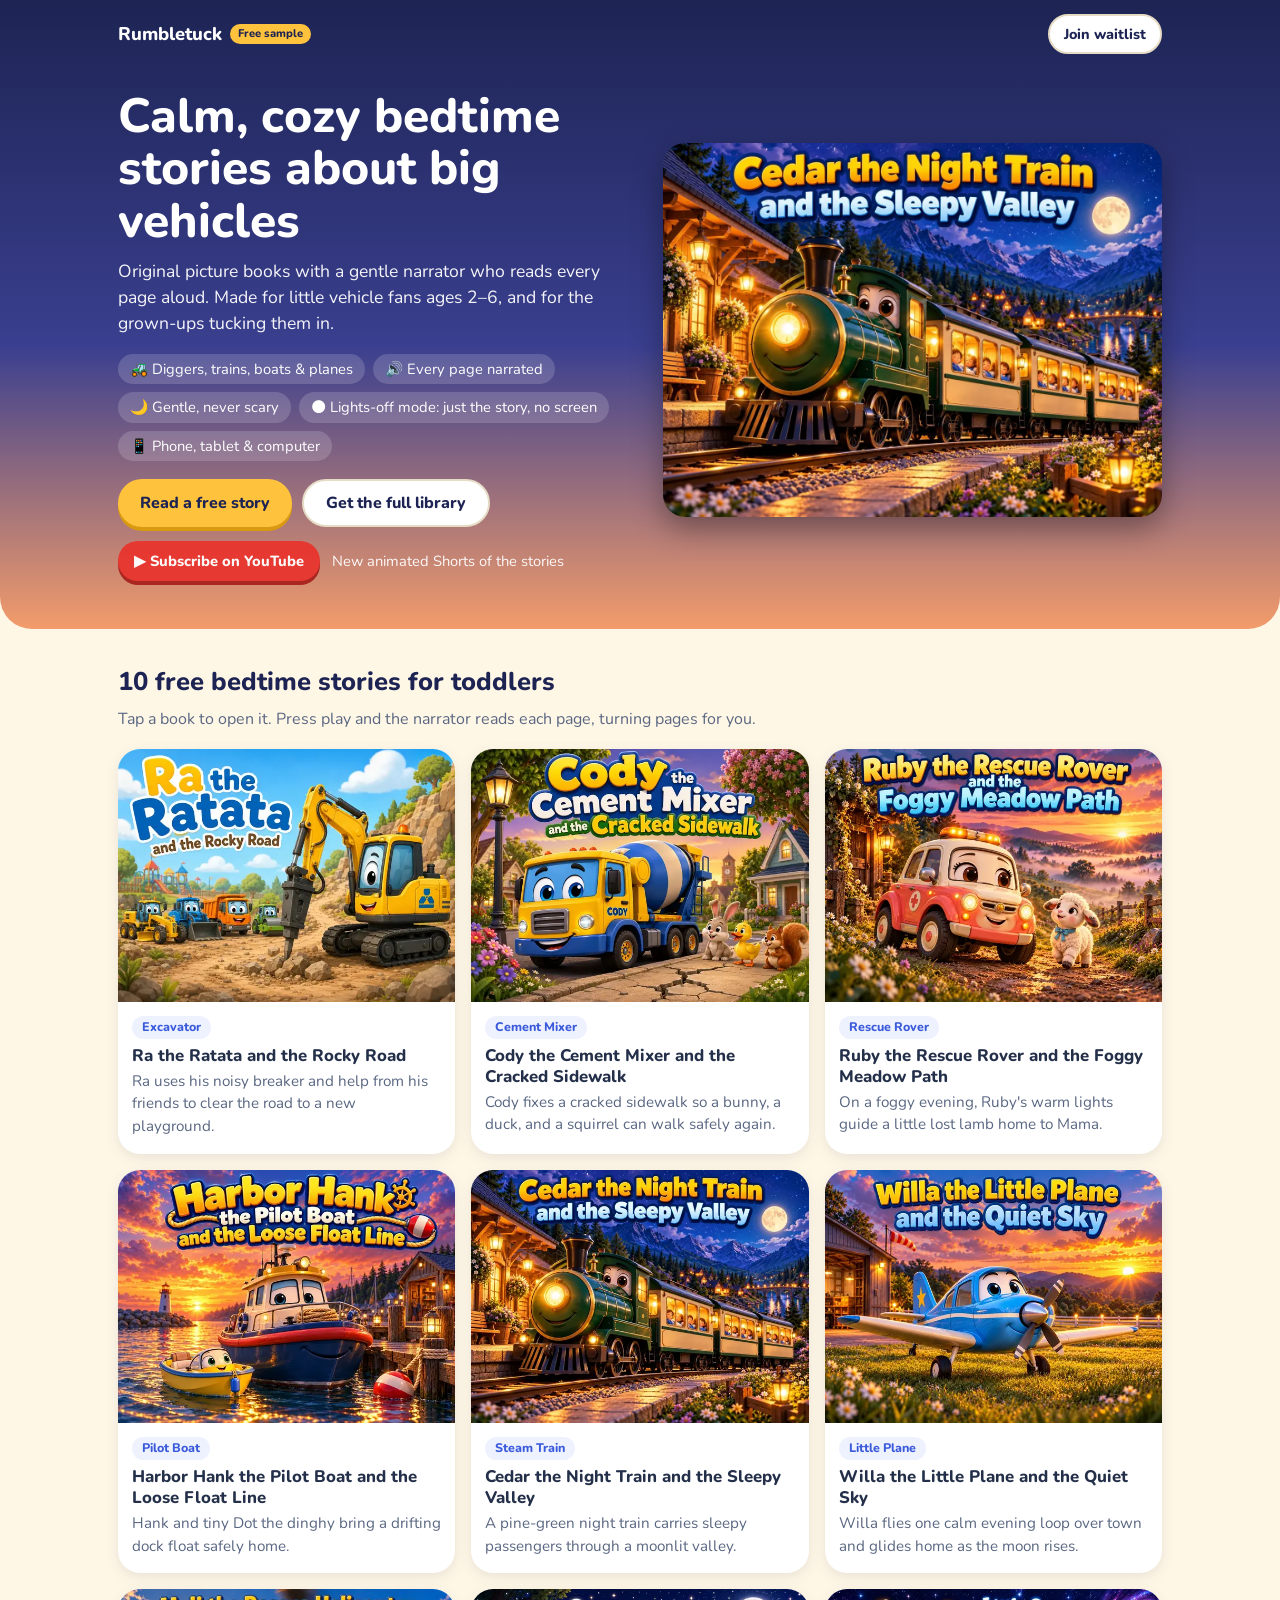
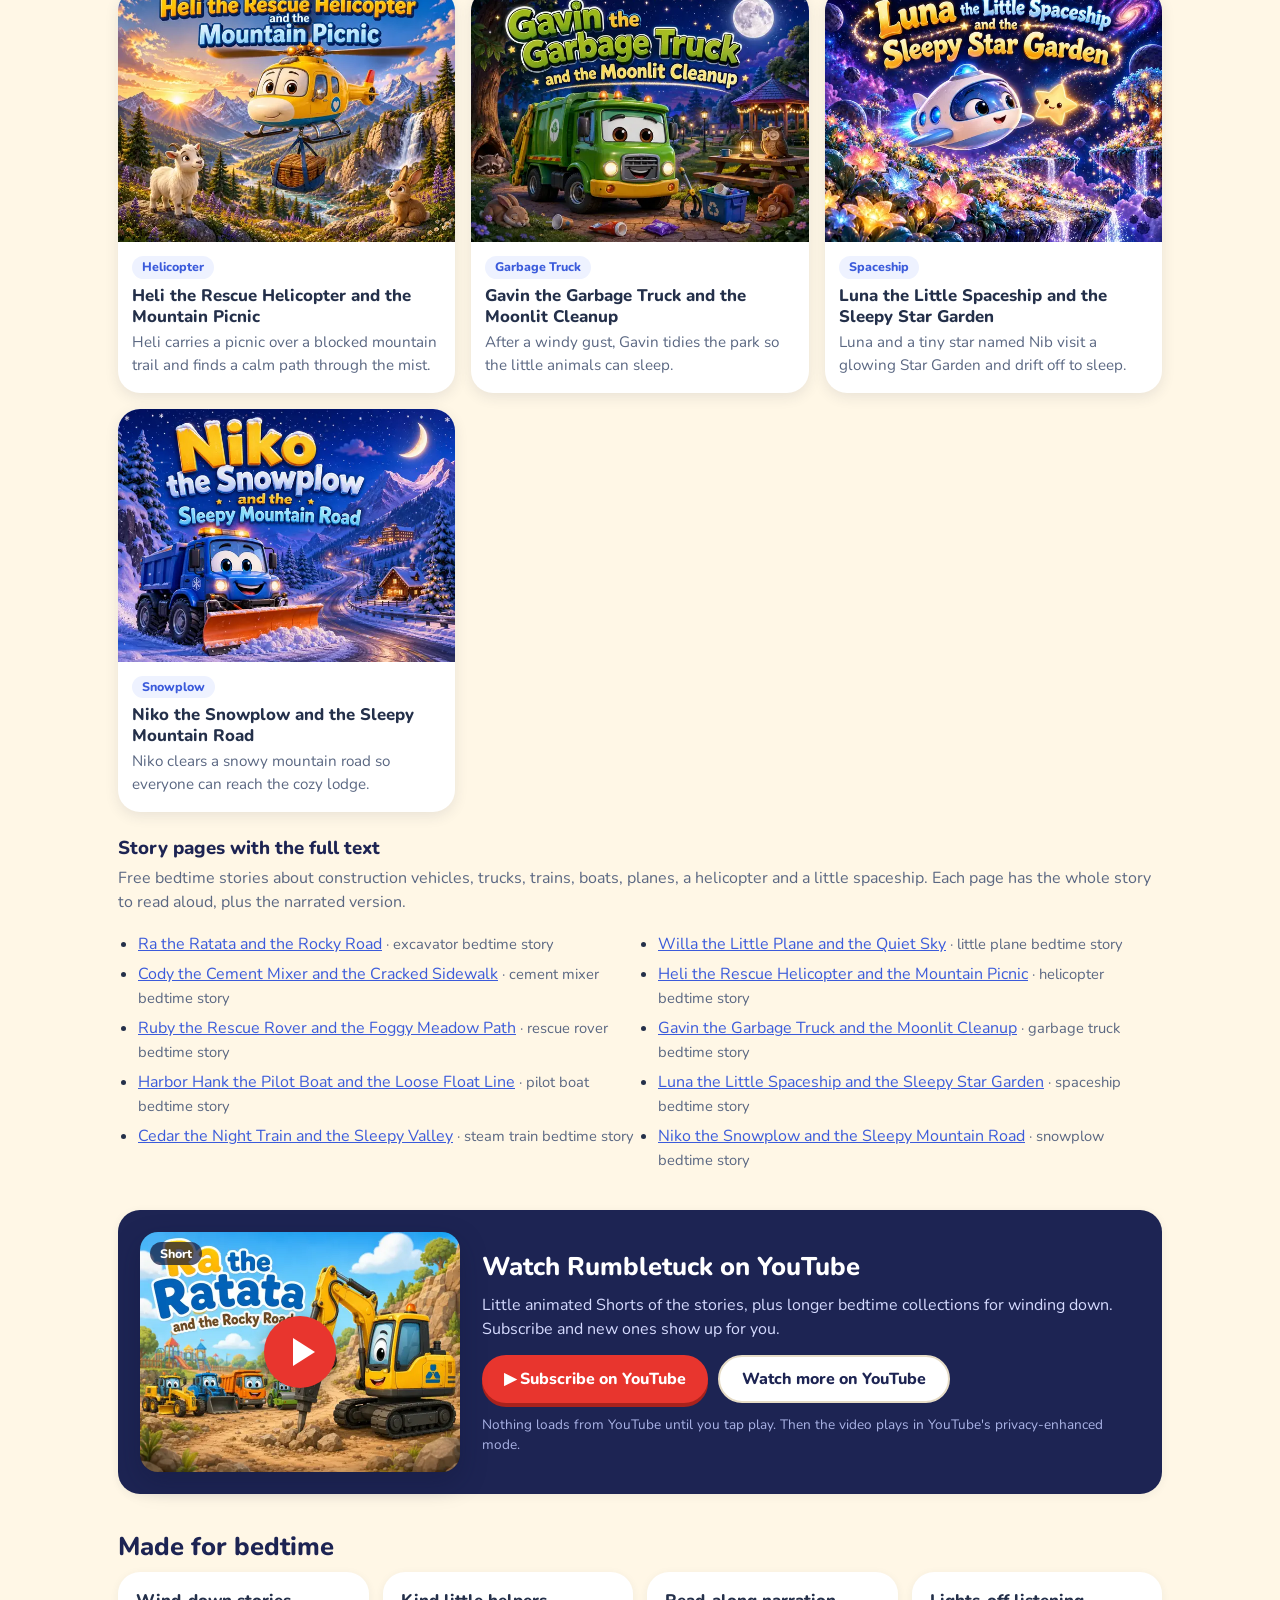
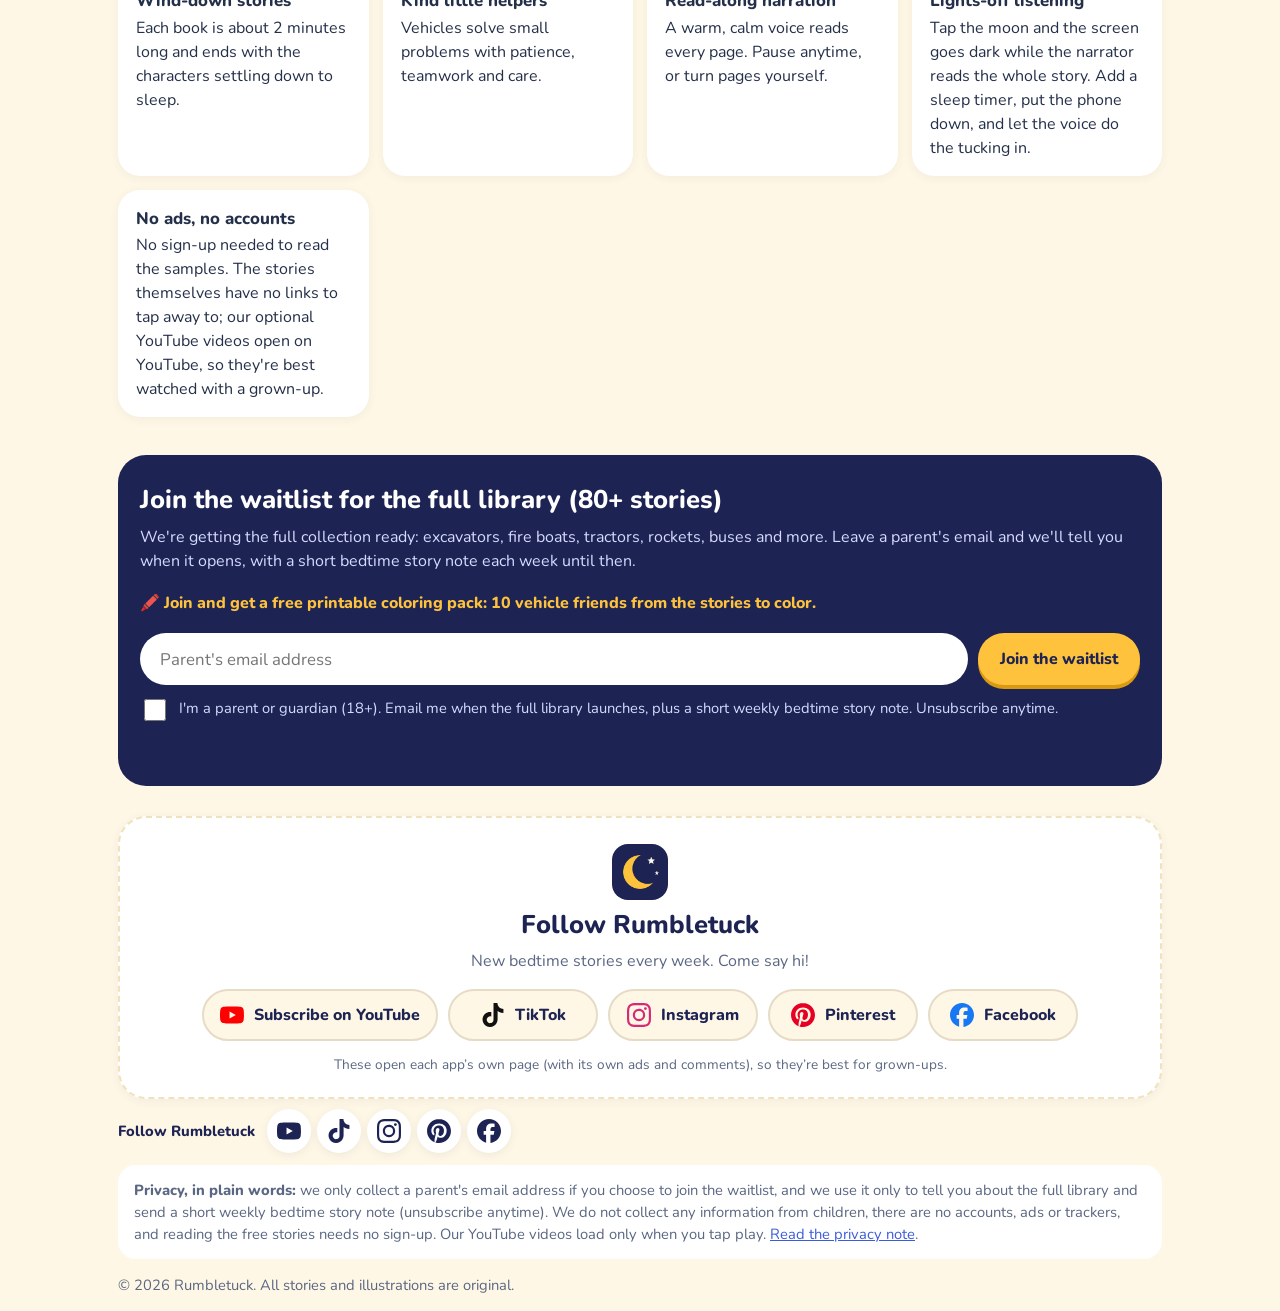
==== commit 8154dded: "Follow Rumbletuck (preview): homepage section + footer icon row on every page (YouTube, TikTok, Inst" ====
--- a/index.html
+++ b/index.html
@@ -129,11 +129,27 @@
     <label class="wl-consent"><input type="checkbox" id="wl-consent"> I'm a parent or guardian (18+). Email me when the full library launches, plus a short weekly bedtime story note. Unsubscribe anytime.</label>
     <p class="wl-status" id="wl-status" role="status" aria-live="polite"></p>
   </section>
+
+<!-- SEO:FOLLOW -->
+  <section class="follow" id="follow" aria-labelledby="follow-h">
+    <img class="follow-moon" src="icons/icon-192.png" width="64" height="64" alt="" loading="lazy">
+    <h2 id="follow-h">Follow Rumbletuck</h2>
+    <p class="sub">New bedtime stories every week. Come say hi!</p>
+    <ul class="follow-list">
+      <li><a class="follow-link" href="https://www.youtube.com/@rumbletuckstories?sub_confirmation=1" target="_blank" rel="noopener" style="--brand:#ff0000" aria-label="YouTube: Rumbletuck on YouTube (opens in a new tab)"><svg class="si" aria-hidden="true" focusable="false" width="24" height="24"><use href="/icons/social.svg#yt"></use></svg><span>Subscribe on YouTube</span></a></li>
+      <li><a class="follow-link" href="https://www.tiktok.com/@rumbletuckstories" target="_blank" rel="noopener" style="--brand:#111111" aria-label="TikTok: Rumbletuck on TikTok (opens in a new tab)"><svg class="si" aria-hidden="true" focusable="false" width="24" height="24"><use href="/icons/social.svg#tt"></use></svg><span>TikTok</span></a></li>
+      <li><a class="follow-link" href="https://www.instagram.com/rumbletuckstories1/" target="_blank" rel="noopener" style="--brand:#d62976" aria-label="Instagram: Rumbletuck on Instagram (opens in a new tab)"><svg class="si" aria-hidden="true" focusable="false" width="24" height="24"><use href="/icons/social.svg#ig"></use></svg><span>Instagram</span></a></li>
+      <li><a class="follow-link" href="https://www.pinterest.com/rumbletuckstories/" target="_blank" rel="noopener" style="--brand:#e60023" aria-label="Pinterest: Rumbletuck on Pinterest (opens in a new tab)"><svg class="si" aria-hidden="true" focusable="false" width="24" height="24"><use href="/icons/social.svg#pin"></use></svg><span>Pinterest</span></a></li>
+      <li><a class="follow-link" href="https://www.facebook.com/Rumbletuckstories" target="_blank" rel="noopener" style="--brand:#1877f2" aria-label="Facebook: Rumbletuck on Facebook (opens in a new tab)"><svg class="si" aria-hidden="true" focusable="false" width="24" height="24"><use href="/icons/social.svg#fb"></use></svg><span>Facebook</span></a></li>
+    </ul>
+    <p class="follow-note">These open each app’s own page (with its own ads and comments), so they’re best for grown-ups.</p>
+  </section>
+<!-- /SEO:FOLLOW -->
 </main>
 
 <footer class="wrap">
 <!-- SEO:FOOTERYT -->
-<p class="footer-yt">▶ <a href="https://www.youtube.com/@rumbletuckstories" target="_blank" rel="noopener">Rumbletuck on YouTube</a> · <a href="https://www.youtube.com/@rumbletuckstories?sub_confirmation=1" target="_blank" rel="noopener">Subscribe</a></p>
+<nav class="footer-social" aria-label="Follow Rumbletuck"><span>Follow Rumbletuck</span><span class="fs-icons"><a href="https://www.youtube.com/@rumbletuckstories?sub_confirmation=1" target="_blank" rel="noopener" aria-label="Rumbletuck on YouTube (opens in a new tab)" title="YouTube"><svg class="si" aria-hidden="true" focusable="false" width="24" height="24"><use href="/icons/social.svg#yt"></use></svg></a><a href="https://www.tiktok.com/@rumbletuckstories" target="_blank" rel="noopener" aria-label="Rumbletuck on TikTok (opens in a new tab)" title="TikTok"><svg class="si" aria-hidden="true" focusable="false" width="24" height="24"><use href="/icons/social.svg#tt"></use></svg></a><a href="https://www.instagram.com/rumbletuckstories1/" target="_blank" rel="noopener" aria-label="Rumbletuck on Instagram (opens in a new tab)" title="Instagram"><svg class="si" aria-hidden="true" focusable="false" width="24" height="24"><use href="/icons/social.svg#ig"></use></svg></a><a href="https://www.pinterest.com/rumbletuckstories/" target="_blank" rel="noopener" aria-label="Rumbletuck on Pinterest (opens in a new tab)" title="Pinterest"><svg class="si" aria-hidden="true" focusable="false" width="24" height="24"><use href="/icons/social.svg#pin"></use></svg></a><a href="https://www.facebook.com/Rumbletuckstories" target="_blank" rel="noopener" aria-label="Rumbletuck on Facebook (opens in a new tab)" title="Facebook"><svg class="si" aria-hidden="true" focusable="false" width="24" height="24"><use href="/icons/social.svg#fb"></use></svg></a></span></nav>
 <!-- /SEO:FOOTERYT -->
   <div class="privacy"><b>Privacy, in plain words:</b> we only collect a parent's email address if you choose to join the waitlist, and we use it only to tell you about the full library and send a short weekly bedtime story note (unsubscribe anytime). We do not collect any information from children, there are no accounts, ads or trackers, and reading the free stories needs no sign-up. Our YouTube videos load only when you tap play. <a href="privacy.html">Read the privacy note</a>.</div>
   <p>© <span id="yr"></span> <span data-site-name>Rumbletuck</span>. All stories and illustrations are original.</p>
--- a/styles.css
+++ b/styles.css
@@ -157,3 +157,24 @@
 .yt-modal-bar{display:flex;flex-wrap:wrap;gap:10px;justify-content:center}
 .yt-modal-bar .btn{min-height:44px}
 .hero-yt{display:flex;flex-wrap:wrap;align-items:center;gap:8px 12px;margin:14px 0 0;font-size:.92rem;opacity:.95}.hero-yt .btn{min-height:40px;padding:0 16px;font-size:.92rem}
+
+/* Follow Rumbletuck: homepage section + footer icon row (icons: /icons/social.svg sprite, no third-party scripts) */
+.si{width:24px;height:24px;fill:currentColor;flex:none}
+.follow{background:#fff;border-radius:28px;padding:26px 22px 22px;margin:30px 0 10px;text-align:center;box-shadow:0 2px 10px rgba(36,48,74,.06);border:2px dashed #f1e2bf}
+.follow-moon{width:56px;height:56px;margin:0 auto 6px;border-radius:16px}
+.follow h2{margin-bottom:4px}
+.follow .sub{margin-bottom:16px}
+.follow-list{list-style:none;margin:0 auto;padding:0;display:flex;flex-wrap:wrap;justify-content:center;gap:10px;max-width:960px}
+.follow-list li{flex:0 1 auto;min-width:150px}
+.follow-link{display:flex;align-items:center;justify-content:center;gap:10px;min-height:52px;padding:0 16px;border-radius:99px;background:var(--cream);border:2px solid #e6dcc6;color:var(--night);font-weight:800;text-decoration:none;touch-action:manipulation;white-space:nowrap}
+.follow-link .si{color:var(--brand,var(--night))}
+.follow-link:hover,.follow-link:focus-visible{border-color:var(--brand,var(--sky));background:#fff}
+.follow-link:focus-visible,.footer-social a:focus-visible{outline:3px solid var(--sky);outline-offset:2px}
+.follow-link:active{transform:translateY(1px)}
+.follow-note{margin:14px 0 0;color:var(--soft);font-size:.85rem}
+.footer-social{display:flex;flex-wrap:wrap;align-items:center;gap:6px 12px;margin:0 0 12px}
+.footer-social>span:first-child{font-weight:800;color:var(--night)}
+.fs-icons{display:flex;gap:6px}
+.footer-social a{display:inline-flex;align-items:center;justify-content:center;width:44px;height:44px;border-radius:50%;background:#fff;color:var(--night);box-shadow:0 2px 8px rgba(36,48,74,.08)}
+.footer-social a:hover{color:var(--sky)}
+@media(max-width:440px){.follow-list li{flex:1 1 calc(50% - 5px);min-width:0}.follow-link{padding:0 10px}.follow-list li:first-child{flex-basis:100%}}
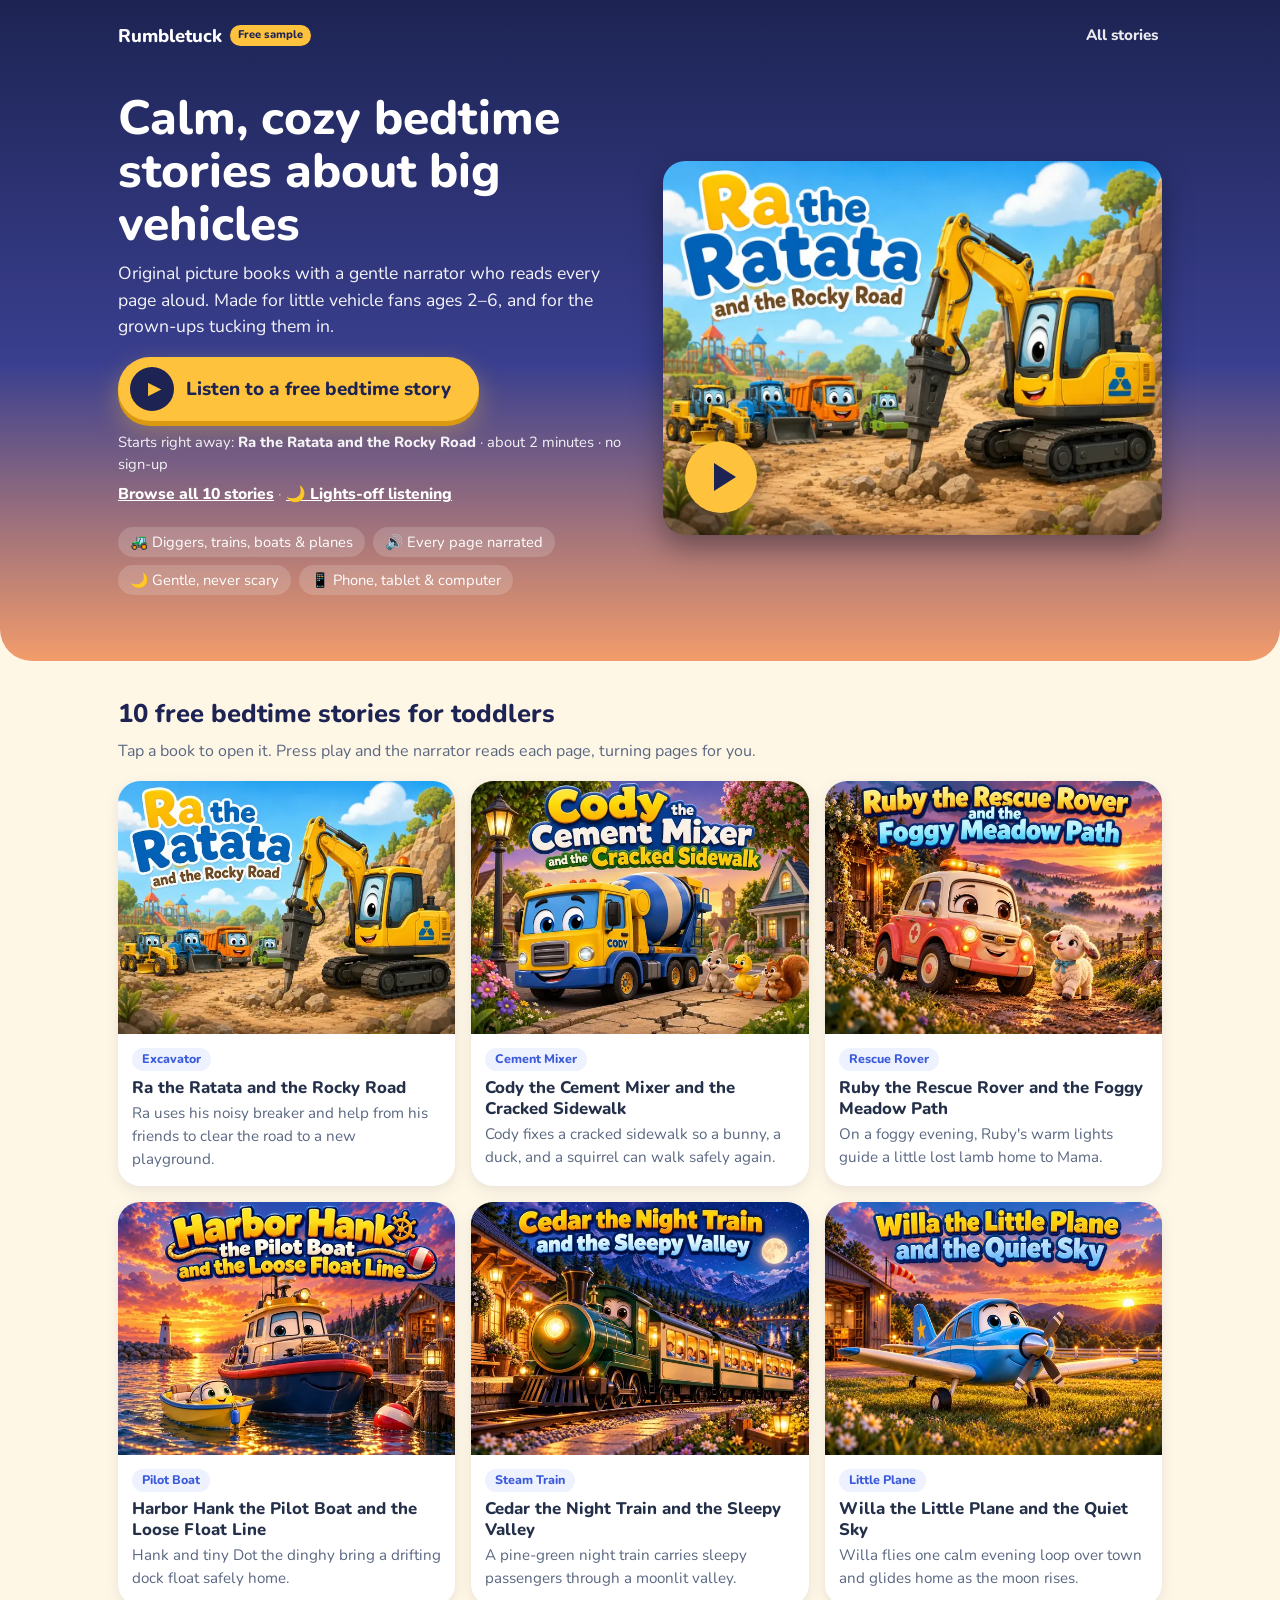
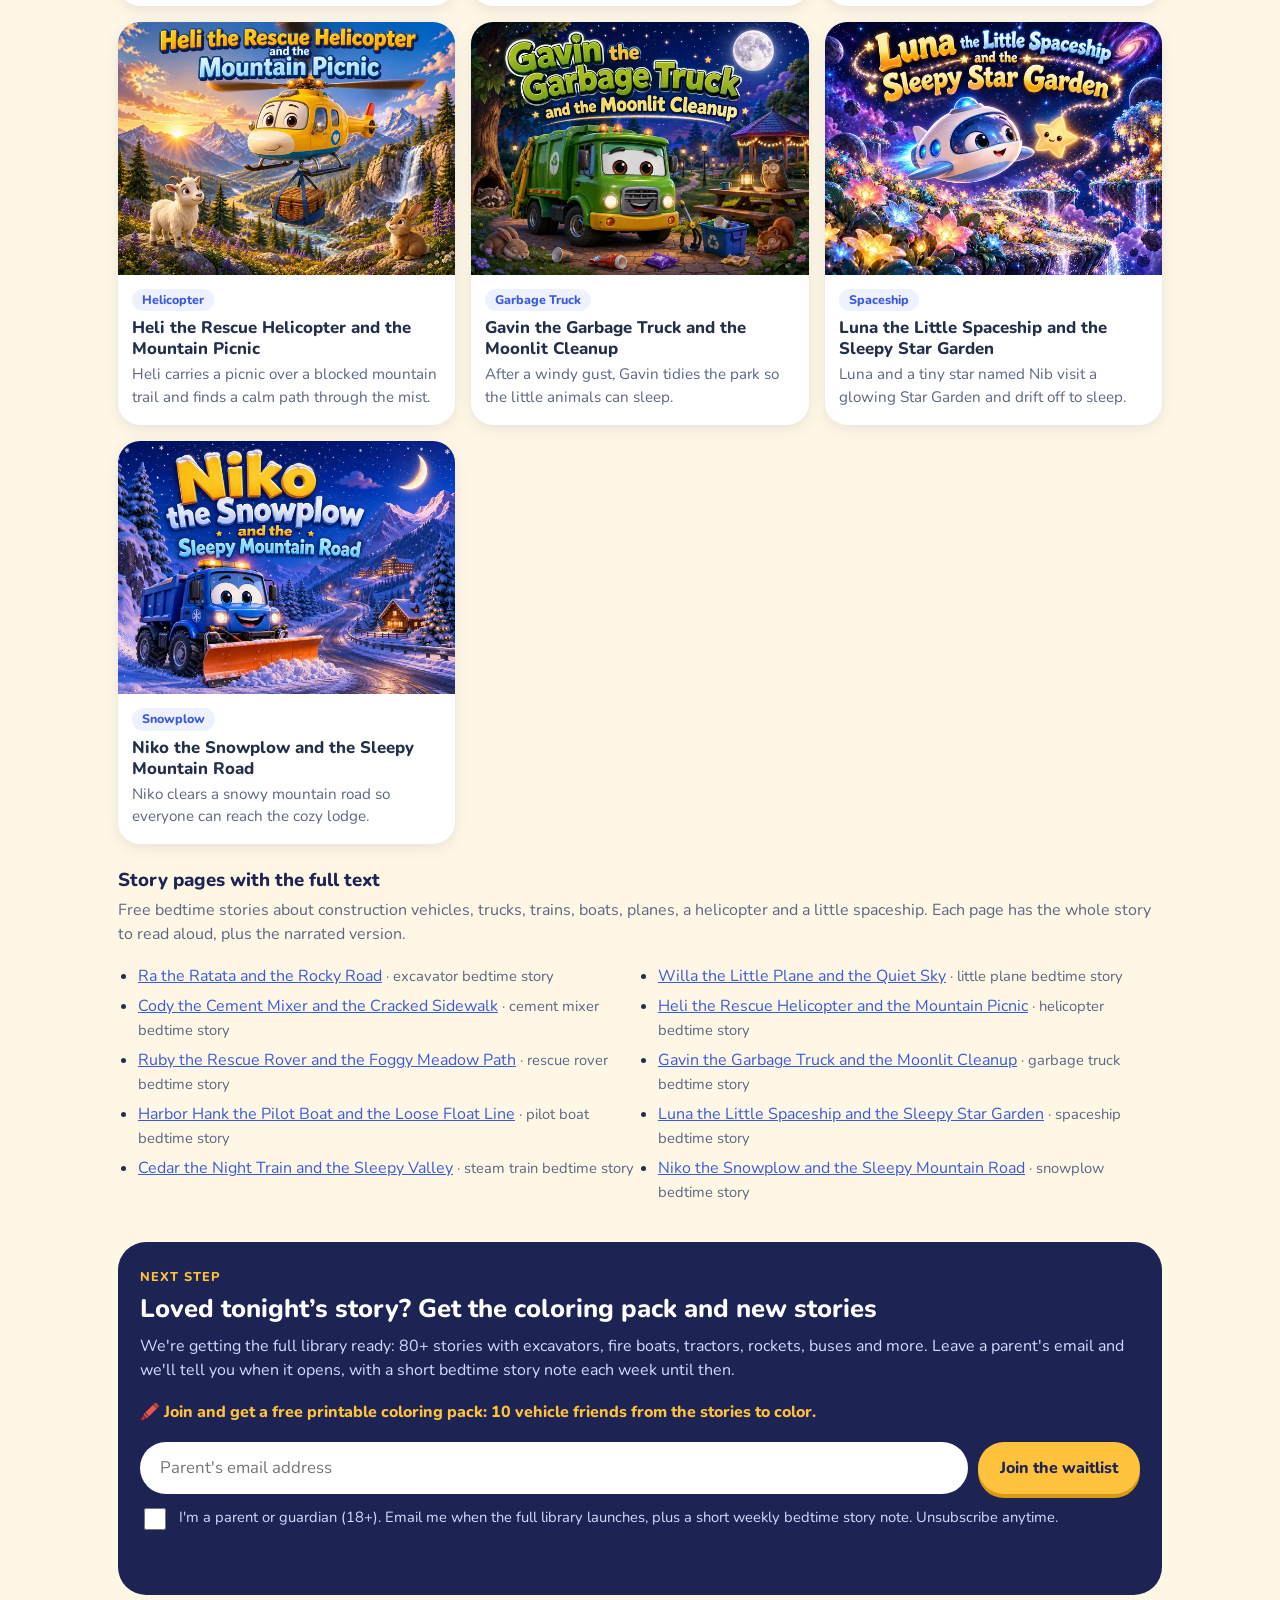
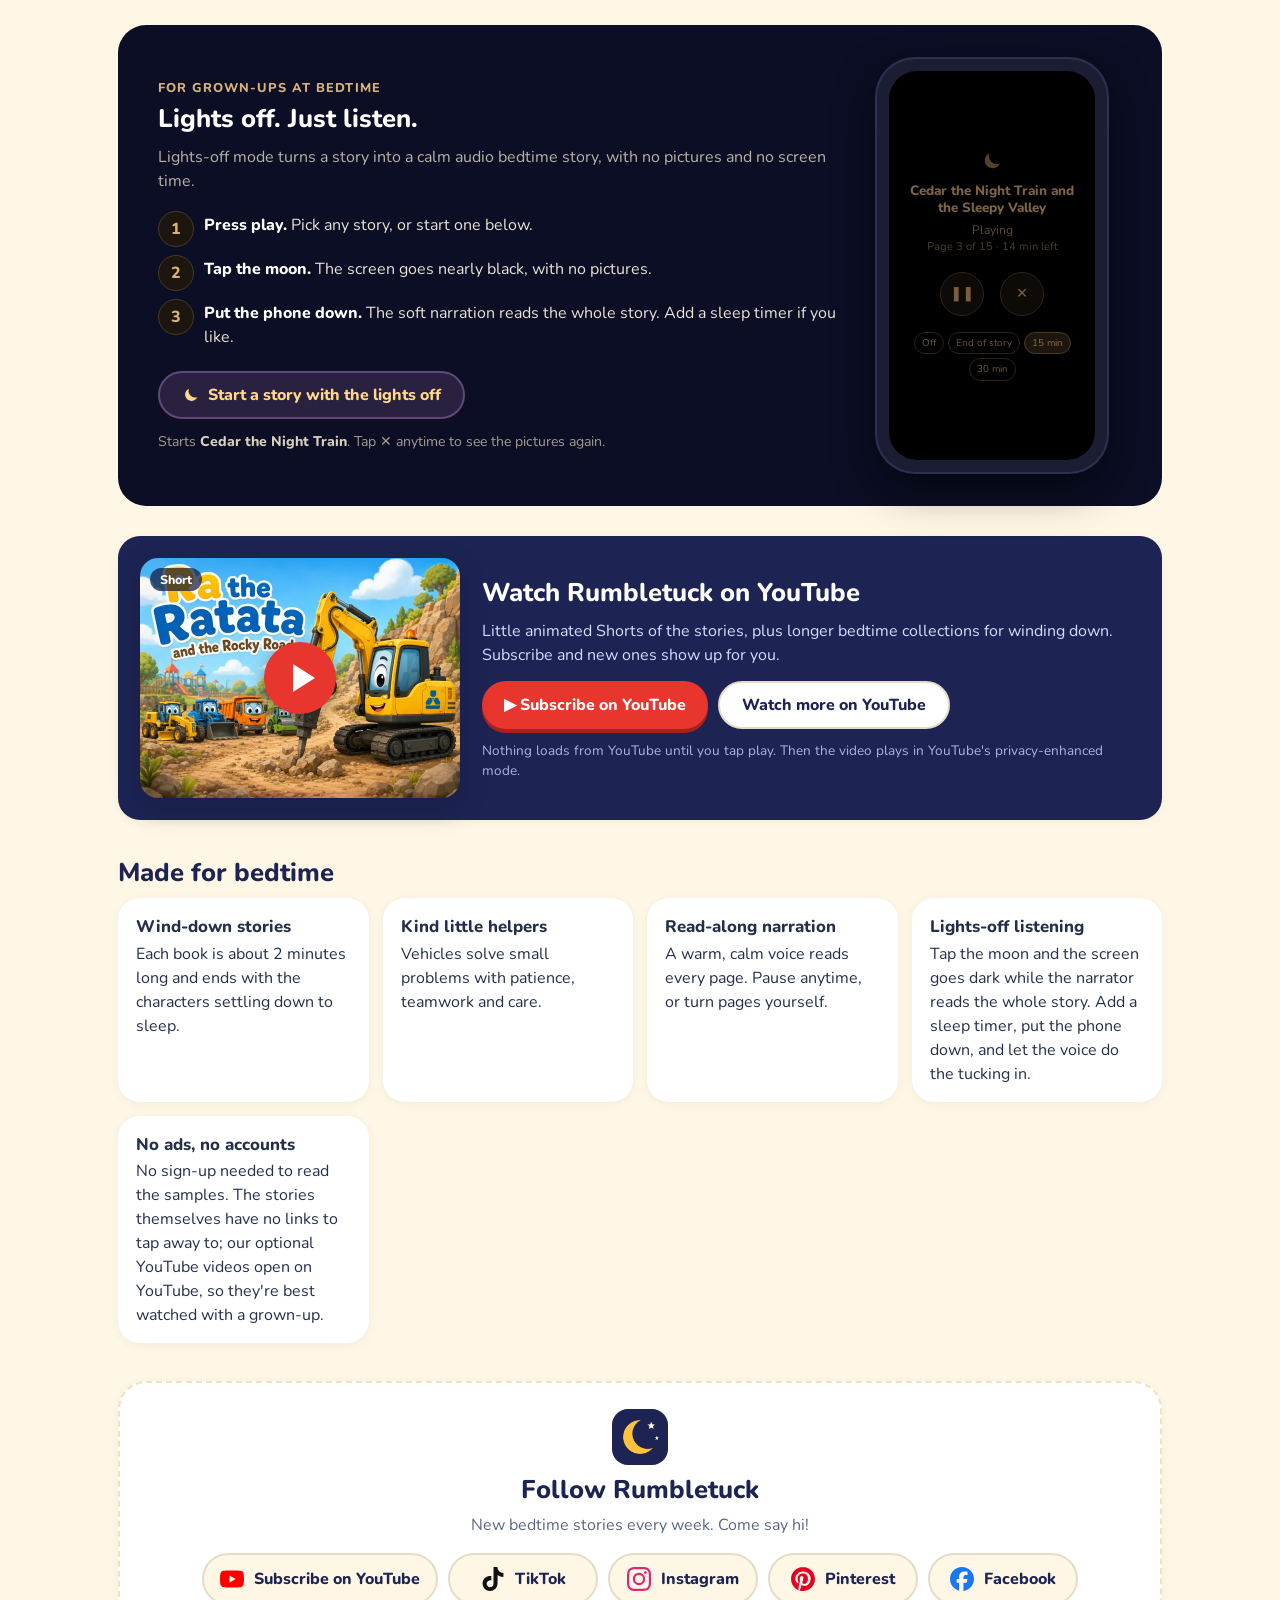
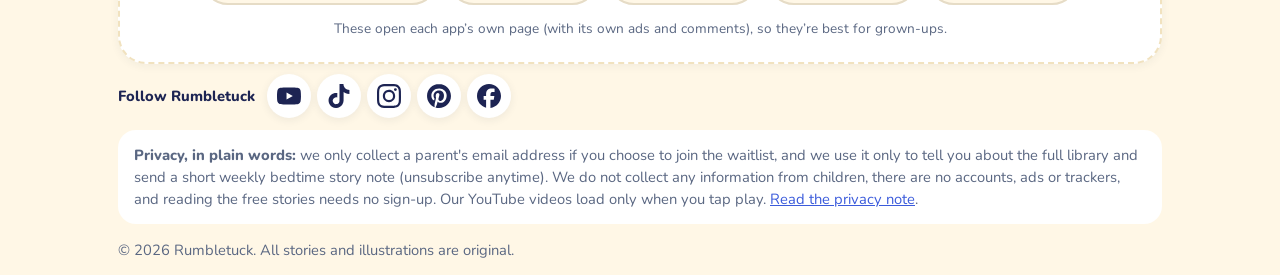
==== commit dfa90df0: "Listen first (preview): hero 'Listen to a free bedtime story' starts Ra right away (read.html?play=1" ====
--- a/index.html
+++ b/index.html
@@ -35,26 +35,25 @@
   <div class="wrap">
     <div class="topbar">
       <a class="brand" href="./"><span data-site-name>Rumbletuck</span><span class="badge">Free sample</span></a>
-      <a class="btn btn-ghost" href="#waitlist" style="min-height:40px;padding:0 14px;font-size:.9rem">Join waitlist</a>
+      <a class="top-link" href="#stories">All stories</a>
     </div>
     <div class="hero-grid">
       <div>
         <h1>Calm, cozy bedtime stories about big vehicles</h1>
         <p class="lead">Original picture books with a gentle narrator who reads every page aloud. Made for little vehicle fans ages 2–6, and for the grown-ups tucking them in.</p>
+        <div class="listen">
+          <a class="btn btn-primary btn-listen" href="read.html?s=ra&amp;play=1"><span class="listen-ico" aria-hidden="true">▶</span><span>Listen to a free bedtime story</span></a>
+          <p class="listen-meta">Starts right away: <b>Ra the Ratata and the Rocky Road</b> · about 2 minutes · no sign-up</p>
+          <p class="listen-alt"><a href="#stories">Browse all 10 stories</a><span aria-hidden="true"> · </span><a href="#lights-off">🌙 Lights-off listening</a></p>
+        </div>
         <ul class="chips">
           <li>🚜 Diggers, trains, boats &amp; planes</li>
           <li>🔊 Every page narrated</li>
           <li>🌙 Gentle, never scary</li>
-          <li>🌑 Lights-off mode: just the story, no screen</li>
           <li>📱 Phone, tablet &amp; computer</li>
         </ul>
-        <div class="cta-row">
-          <a class="btn btn-primary" href="#stories">Read a free story</a>
-          <a class="btn btn-ghost" href="#waitlist">Get the full library</a>
-        </div>
-        <p class="hero-yt"><a class="btn btn-yt" href="https://www.youtube.com/@rumbletuckstories?sub_confirmation=1" target="_blank" rel="noopener">▶ Subscribe on YouTube</a> <span>New animated Shorts of the stories</span></p>
       </div>
-      <div class="art"><img src="stories/cedar/cover.webp" width="1200" height="900" alt="Cedar the Night Train and the Sleepy Valley: a smiling green steam train pulling glowing carriages past a station at dusk"></div>
+      <a class="art art-play" href="read.html?s=ra&amp;play=1" aria-label="Listen to Ra the Ratata and the Rocky Road"><img src="stories/ra/cover.webp" width="1200" height="900" alt="Ra the Ratata and the Rocky Road: a smiling yellow excavator with a breaker and his vehicle friends on a rocky road"><span class="yt-play" aria-hidden="true"></span></a>
     </div>
   </div>
 </header>
@@ -97,6 +96,49 @@
     </div>
   </section>
 
+  <section id="waitlist" class="waitlist">
+    <p class="wl-kicker">Next step</p>
+    <h2>Loved tonight’s story? Get the coloring pack and new stories</h2>
+    <p class="sub">We're getting the full library ready: <span data-full-count>80+</span> stories with excavators, fire boats, tractors, rockets, buses and more. Leave a parent's email and we'll tell you when it opens, with a short bedtime story note each week until then.</p>
+    <p class="sub" style="font-weight:800;color:#ffc23d">🖍️ Join and get a free printable coloring pack: 10 vehicle friends from the stories to color.</p>
+    <form id="wl-form" class="wl-form" name="waitlist" method="POST" data-netlify="true" netlify-honeypot="company" novalidate>
+      <input type="hidden" name="form-name" value="waitlist">
+      <label class="sr" for="wl-email">Parent's email</label>
+      <input id="wl-email" type="email" name="email" placeholder="Parent's email address" autocomplete="email" required>
+      <input class="hp" type="text" name="company" tabindex="-1" autocomplete="off" aria-hidden="true">
+      <button class="btn btn-primary" type="submit">Join the waitlist</button>
+    </form>
+    <label class="wl-consent"><input type="checkbox" id="wl-consent"> I'm a parent or guardian (18+). Email me when the full library launches, plus a short weekly bedtime story note. Unsubscribe anytime.</label>
+    <p class="wl-status" id="wl-status" role="status" aria-live="polite"></p>
+  </section>
+
+  <section class="lights" id="lights-off" aria-labelledby="lights-h">
+    <div class="lights-copy">
+      <p class="wl-kicker">For grown-ups at bedtime</p>
+      <h2 id="lights-h">Lights off. Just listen.</h2>
+      <p class="sub">Lights-off mode turns a story into a calm audio bedtime story, with no pictures and no screen time.</p>
+      <ol class="lights-steps">
+        <li><b>Press play.</b> Pick any story, or start one below.</li>
+        <li><b>Tap the moon.</b> The screen goes nearly black, with no pictures.</li>
+        <li><b>Put the phone down.</b> The soft narration reads the whole story. Add a sleep timer if you like.</li>
+      </ol>
+      <div class="cta-row">
+        <a class="btn btn-lights" href="read.html?s=cedar&amp;lo=1"><svg viewBox="0 0 24 24" width="18" height="18" aria-hidden="true" focusable="false"><path fill="currentColor" d="M20.5 14.6A8.5 8.5 0 0 1 9.4 3.5a8.5 8.5 0 1 0 11.1 11.1z"/></svg>Start a story with the lights off</a>
+      </div>
+      <p class="lights-note">Starts <b>Cedar the Night Train</b>. Tap ✕ anytime to see the pictures again.</p>
+    </div>
+    <div class="phone" aria-hidden="true">
+      <div class="phone-screen">
+        <svg class="lo-moon" viewBox="0 0 24 24" width="22" height="22" focusable="false"><path fill="currentColor" d="M20.5 14.6A8.5 8.5 0 0 1 9.4 3.5a8.5 8.5 0 1 0 11.1 11.1z"/></svg>
+        <p class="lo-title">Cedar the Night Train and the Sleepy Valley</p>
+        <p class="lo-status">Playing</p>
+        <p class="lo-sub">Page 3 of 15 · 14 min left</p>
+        <div class="lo-ctrls"><span class="lo-btn">❚❚</span><span class="lo-btn">✕</span></div>
+        <div class="phone-timer"><span>Off</span><span>End of story</span><span class="on">15 min</span><span>30 min</span></div>
+      </div>
+    </div>
+  </section>
+
 <!-- SEO:YOUTUBE -->
   <section class="yt-block yt-home" id="youtube">
     <div class="yt-frame"><button class="yt-poster" type="button" data-yt="lnoPBUjI6tE" data-title="Ra – Rumbletuck Short" aria-label="Play the Ra video"><img src="stories/ra/thumb.webp" alt="" width="640" height="480" loading="lazy"><span class="yt-pill">Short</span><span class="yt-play" aria-hidden="true"></span></button></div>
@@ -115,20 +157,6 @@
     </div>
   </section>
 
-  <section id="waitlist" class="waitlist">
-    <h2>Join the waitlist for the full library (<span data-full-count>80+</span> stories)</h2>
-    <p class="sub">We're getting the full collection ready: excavators, fire boats, tractors, rockets, buses and more. Leave a parent's email and we'll tell you when it opens, with a short bedtime story note each week until then.</p>
-    <p class="sub" style="font-weight:800;color:#ffc23d">🖍️ Join and get a free printable coloring pack: 10 vehicle friends from the stories to color.</p>
-    <form id="wl-form" class="wl-form" name="waitlist" method="POST" data-netlify="true" netlify-honeypot="company" novalidate>
-      <input type="hidden" name="form-name" value="waitlist">
-      <label class="sr" for="wl-email">Parent's email</label>
-      <input id="wl-email" type="email" name="email" placeholder="Parent's email address" autocomplete="email" required>
-      <input class="hp" type="text" name="company" tabindex="-1" autocomplete="off" aria-hidden="true">
-      <button class="btn btn-primary" type="submit">Join the waitlist</button>
-    </form>
-    <label class="wl-consent"><input type="checkbox" id="wl-consent"> I'm a parent or guardian (18+). Email me when the full library launches, plus a short weekly bedtime story note. Unsubscribe anytime.</label>
-    <p class="wl-status" id="wl-status" role="status" aria-live="polite"></p>
-  </section>
 
 <!-- SEO:FOLLOW -->
   <section class="follow" id="follow" aria-labelledby="follow-h">
--- a/styles.css
+++ b/styles.css
@@ -178,3 +178,53 @@
 .footer-social a{display:inline-flex;align-items:center;justify-content:center;width:44px;height:44px;border-radius:50%;background:#fff;color:var(--night);box-shadow:0 2px 8px rgba(36,48,74,.08)}
 .footer-social a:hover{color:var(--sky)}
 @media(max-width:440px){.follow-list li{flex:1 1 calc(50% - 5px);min-width:0}.follow-link{padding:0 10px}.follow-list li:first-child{flex-basis:100%}}
+
+/* Listen first (hero): one big "Listen" action that opens Ra in the reader and starts the narration */
+.top-link{color:#fff;font-weight:800;text-decoration:none;opacity:.9;padding:10px 4px;font-size:.95rem}
+.top-link:hover,.top-link:focus-visible{opacity:1;text-decoration:underline}
+.listen{margin:4px 0 20px}
+.btn-listen{min-height:64px;padding:0 28px 0 12px;font-size:1.18rem;gap:12px;box-shadow:0 5px 0 #d99a12,0 10px 26px rgba(255,194,61,.35)}
+.btn-listen:active{box-shadow:0 2px 0 #d99a12}
+.listen-ico{display:inline-flex;align-items:center;justify-content:center;width:44px;height:44px;border-radius:50%;background:var(--night);color:var(--sun);font-size:1rem;padding-left:3px;flex:none}
+.btn-listen:focus-visible,.btn-lights:focus-visible,.art-play:focus-visible{outline:3px solid #fff;outline-offset:3px}
+.listen-meta{margin:10px 0 0;font-size:.92rem;opacity:.92}
+.listen-alt{margin:8px 0 0;font-size:.98rem}
+.listen-alt a{color:#fff;font-weight:800}
+.listen-alt span{opacity:.6}
+.art-play{position:relative;display:block}
+.art-play .yt-play{left:22px;top:auto;bottom:22px;margin:0;background:var(--sun)}
+.art-play .yt-play::after{border-left-color:var(--night)}
+.art-play:hover .yt-play{transform:scale(1.08)}
+@media(max-width:440px){.btn-listen{width:100%;font-size:1.08rem;padding-right:16px}}
+/* Reader: gentle nudge when the browser blocked the automatic start */
+.r-play.nudge{animation:r-nudge 1.6s ease-in-out 4}
+@keyframes r-nudge{0%,100%{transform:scale(1)}50%{transform:scale(1.08)}}
+@media (prefers-reduced-motion:reduce){.r-play.nudge{animation:none}}
+
+/* Waitlist as the next step */
+.wl-kicker{margin:0 0 2px;font-size:.8rem;font-weight:800;letter-spacing:.08em;text-transform:uppercase;color:#ffc23d}
+
+/* Lights-off demo section (homepage) */
+.lights{display:grid;gap:26px;align-items:center;background:#0b0e24;color:#e9e3d6;border-radius:28px;padding:28px 22px;margin:30px 0 10px}
+.lights h2{color:#fff}
+.lights .sub{color:#b9b3a6}
+.lights .wl-kicker{color:#d8b27a}
+.lights-steps{list-style:none;counter-reset:st;margin:0 0 20px;padding:0;display:grid;gap:10px}
+.lights-steps li{counter-increment:st;position:relative;padding:2px 0 2px 46px;min-height:34px}
+.lights-steps li::before{content:counter(st);position:absolute;left:0;top:0;width:34px;height:34px;border-radius:50%;background:#1d160e;border:1px solid #4a3a26;color:#d8b27a;font-weight:800;display:flex;align-items:center;justify-content:center}
+.lights-steps b{color:#fff}
+.btn-lights{background:#2a2140;color:#ffd88a;border:2px solid #5b4a7a;box-shadow:0 4px 0 #120e1f}
+.btn-lights:active{transform:translateY(2px);box-shadow:0 2px 0 #120e1f}
+.lights-note{margin:12px 0 0;font-size:.88rem;color:#a39d90}
+.lights-note b{color:#d8cfbf}
+.phone{width:200px;margin:0 auto;padding:12px;border-radius:38px;background:#1b1e33;box-shadow:0 0 0 2px #2c3150,0 18px 40px rgba(0,0,0,.5)}
+.phone-screen{aspect-ratio:9/17;border-radius:28px;background:#000;display:flex;flex-direction:column;align-items:center;justify-content:center;text-align:center;padding:18px 14px;color:#6e5638}
+.phone-screen .lo-title{font-size:.84rem}
+.phone-screen .lo-status{font-size:.76rem}
+.phone-screen .lo-sub{font-size:.7rem;margin-bottom:16px}
+.phone-screen .lo-ctrls{gap:16px;margin-bottom:16px}
+.phone-screen .lo-btn{width:44px;height:44px;font-size:.9rem;cursor:default}
+.phone-timer{display:flex;flex-wrap:wrap;justify-content:center;gap:4px}
+.phone-timer span{font-size:.62rem;color:#6a5336;border:1px solid #2c2318;border-radius:99px;padding:3px 7px}
+.phone-timer .on{background:#1d160e;color:#8c6d45;border-color:#4a3a26}
+@media(min-width:760px){.lights{grid-template-columns:1fr 260px;padding:34px 40px}.phone{width:230px}}
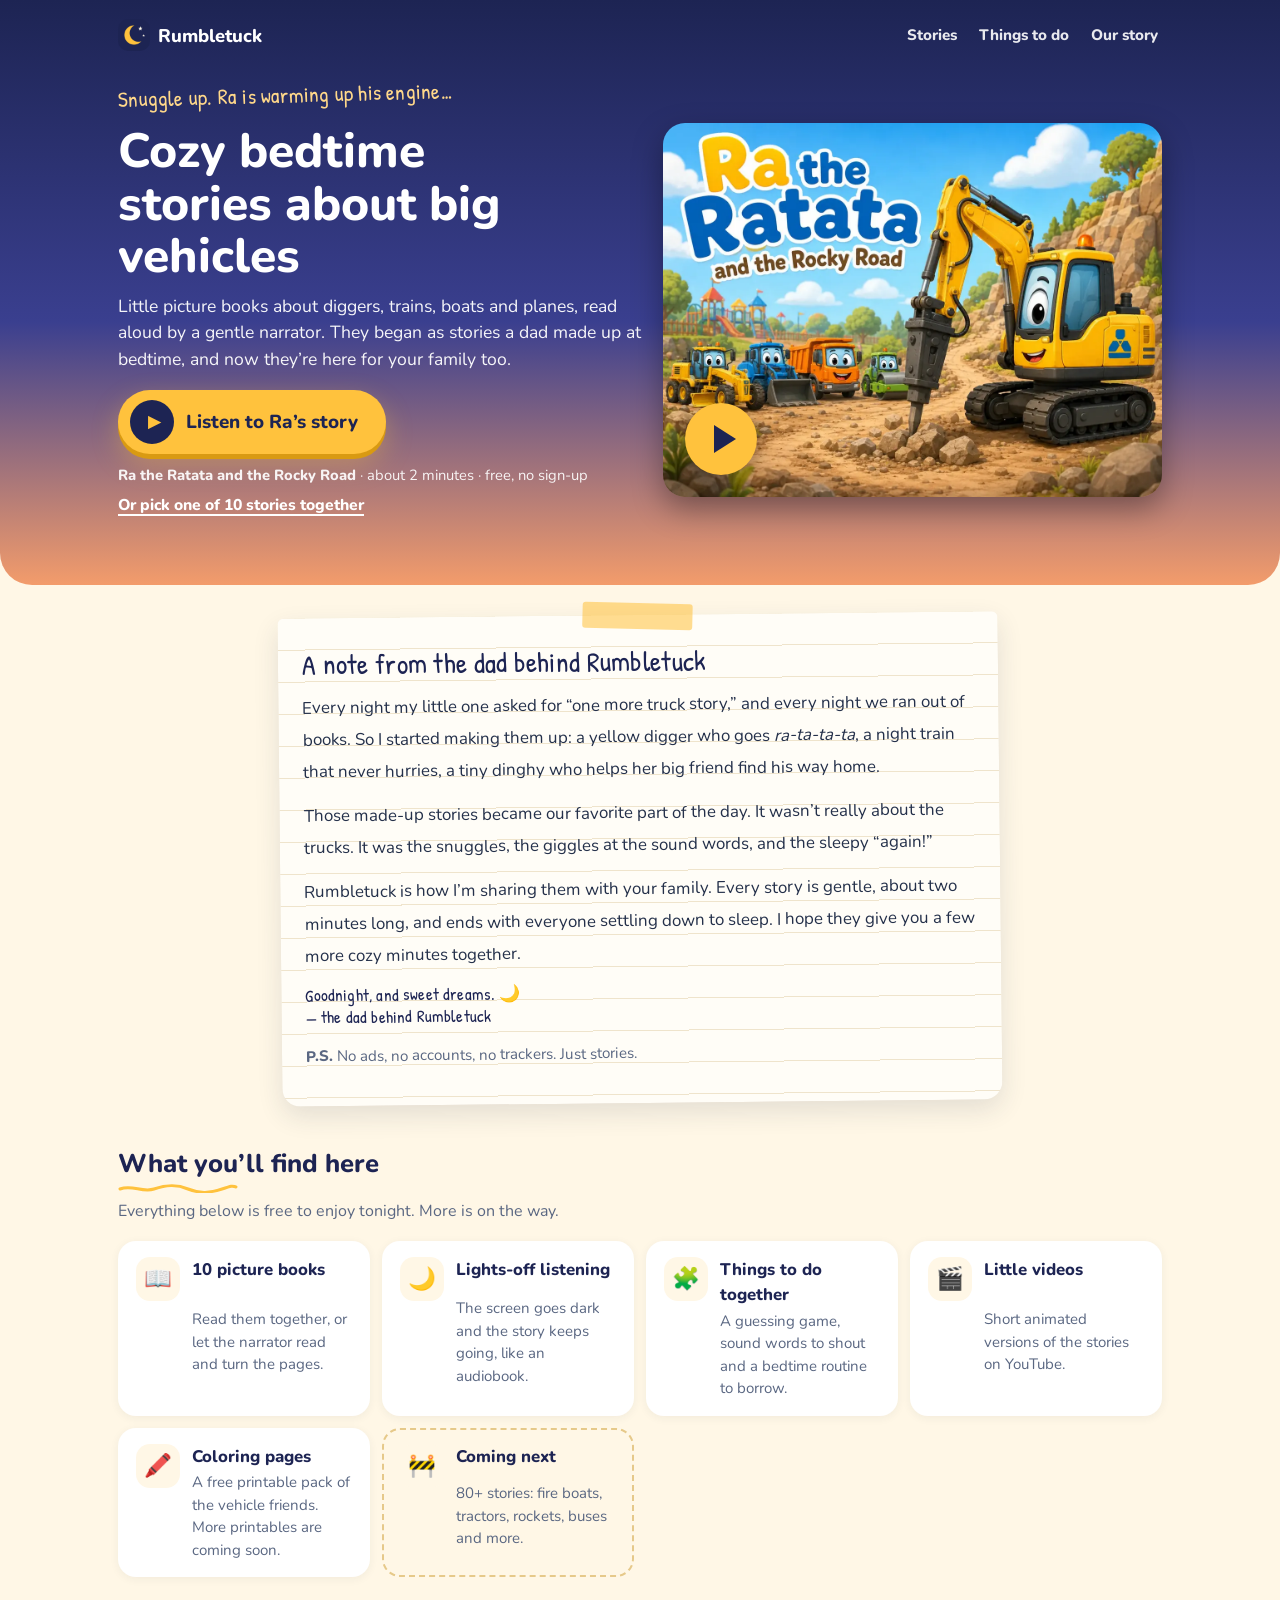
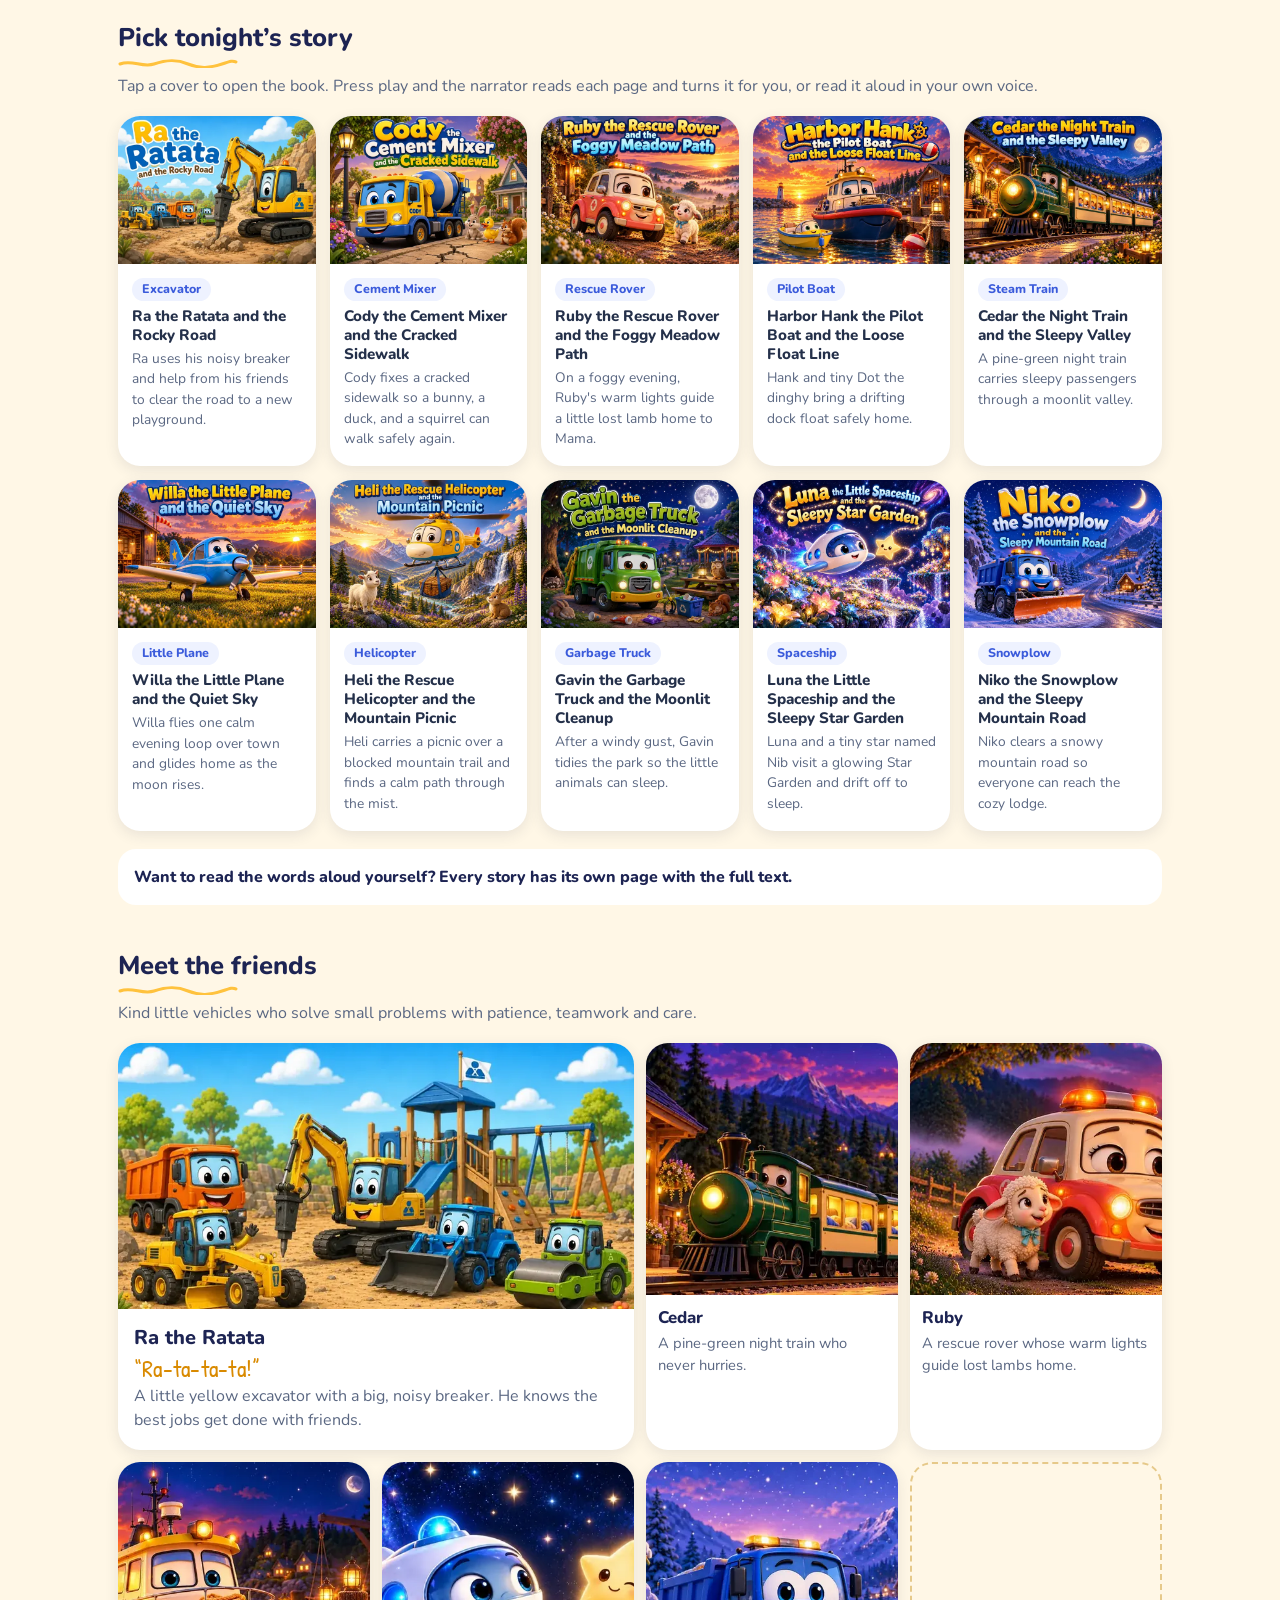
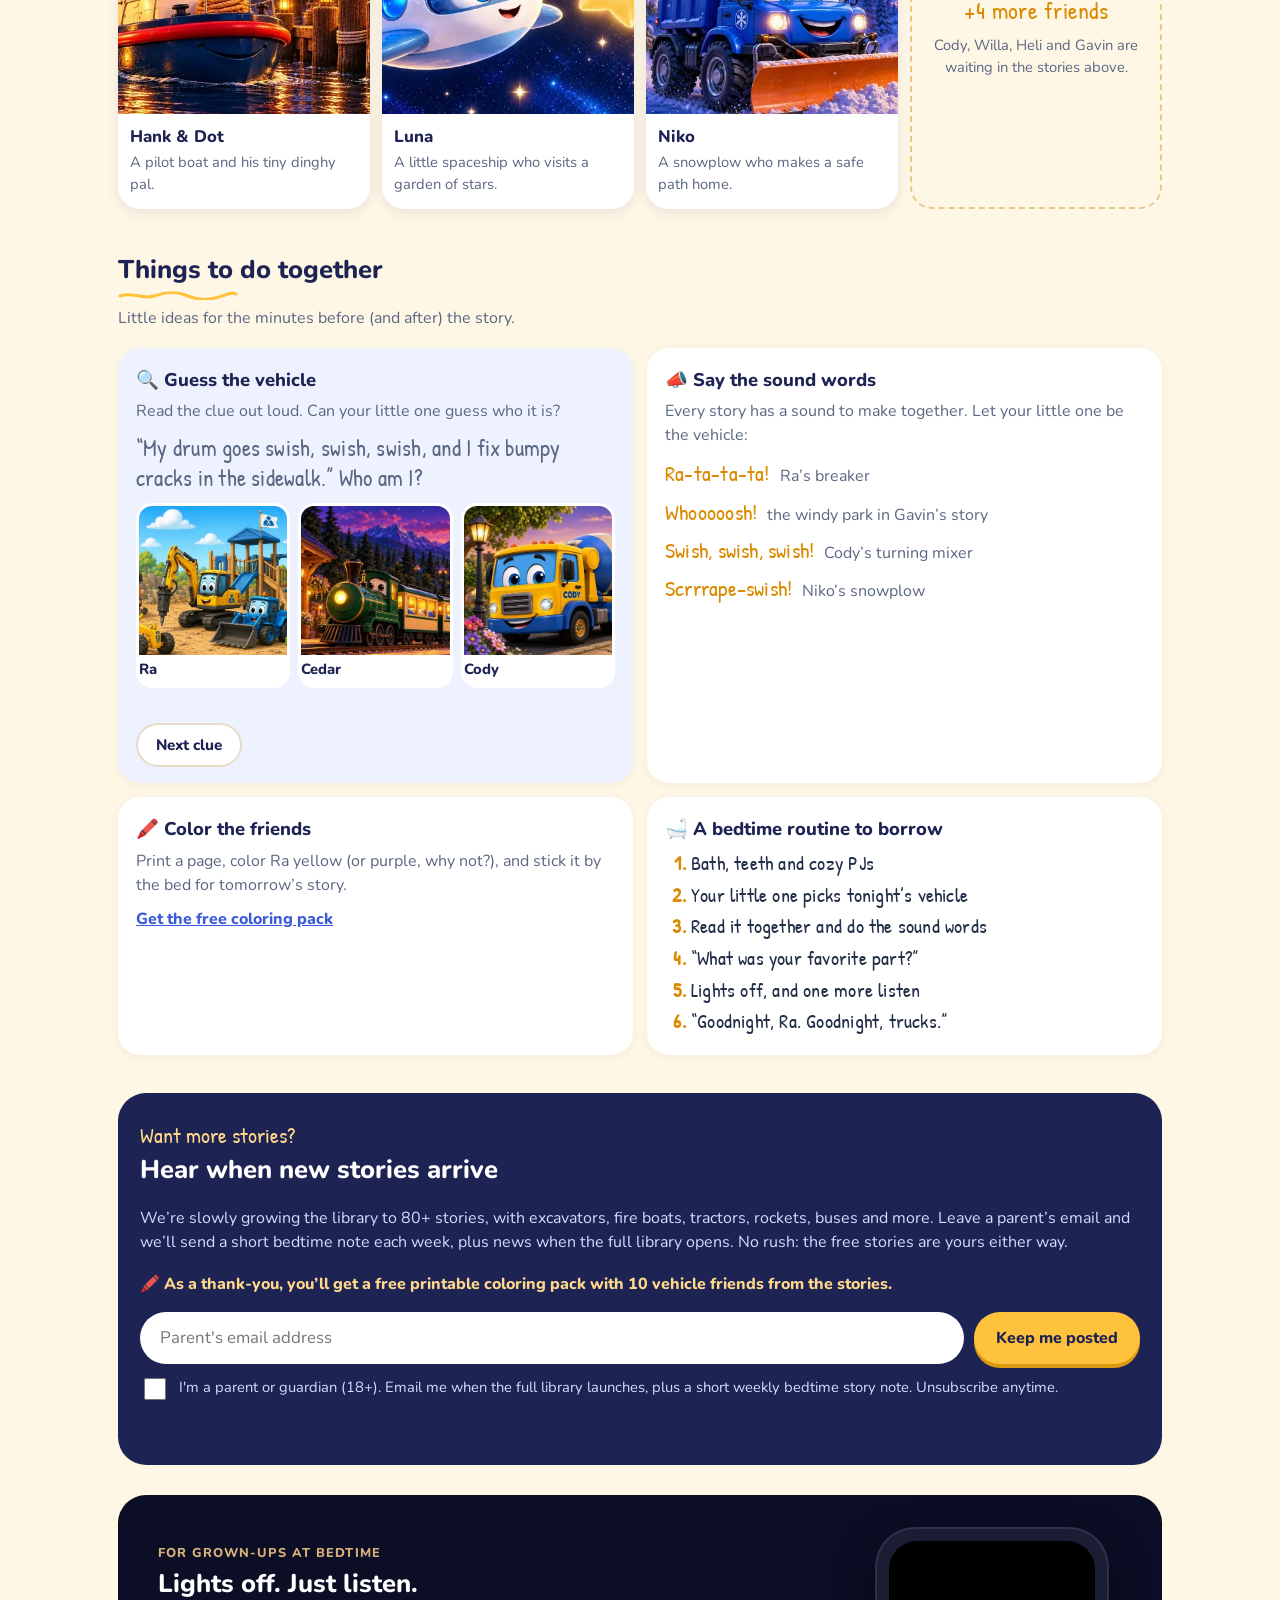
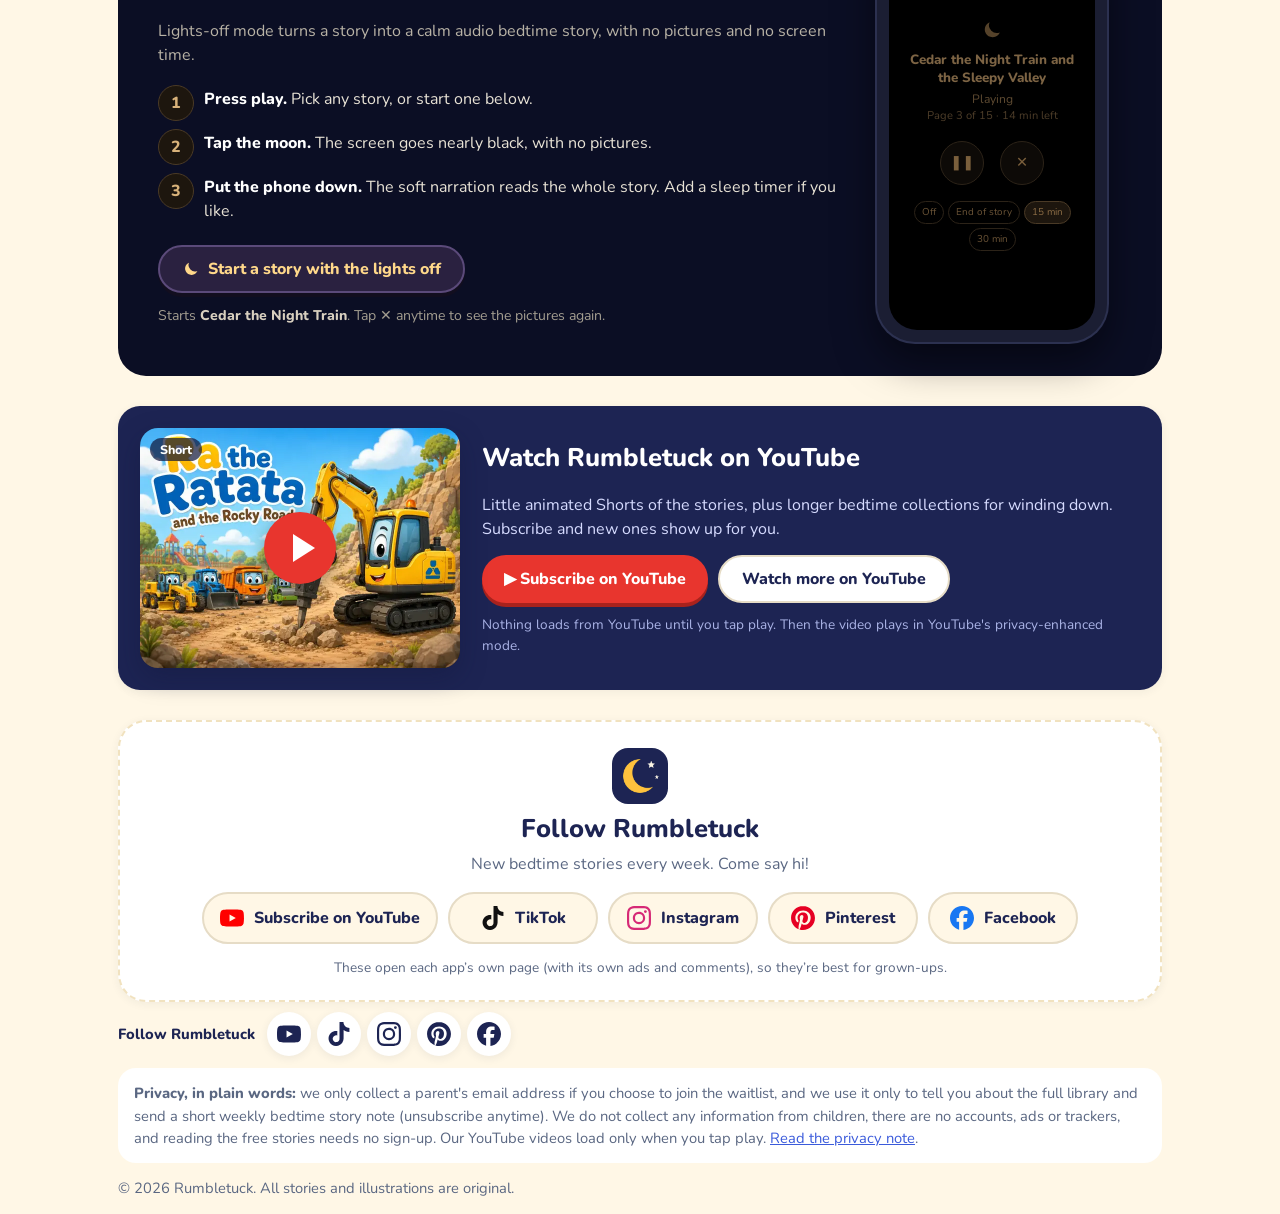
==== commit b4d3805f: "Warm home (preview): founder's note from the dad behind Rumbletuck, 'What you'll find here' overview" ====
--- a/index.html
+++ b/index.html
@@ -31,37 +31,57 @@
 <!-- /SEO:JSONLD -->
 </head>
 <body>
+<a class="skip" href="#main">Skip to the stories</a>
 <header class="hero">
   <div class="wrap">
     <div class="topbar">
-      <a class="brand" href="./"><span data-site-name>Rumbletuck</span><span class="badge">Free sample</span></a>
-      <a class="top-link" href="#stories">All stories</a>
+      <a class="brand" href="./"><img class="brand-moon" src="icons/icon-192.png" width="32" height="32" alt=""><span data-site-name>Rumbletuck</span></a>
+      <nav class="top-nav" aria-label="On this page"><a class="top-link" href="#stories">Stories</a><a class="top-link" href="#together">Things to do</a><a class="top-link hide-sm" href="#our-story">Our story</a></nav>
     </div>
     <div class="hero-grid">
       <div>
-        <h1>Calm, cozy bedtime stories about big vehicles</h1>
-        <p class="lead">Original picture books with a gentle narrator who reads every page aloud. Made for little vehicle fans ages 2–6, and for the grown-ups tucking them in.</p>
+        <p class="hand hero-kicker">Snuggle up. Ra is warming up his engine…</p>
+        <h1>Cozy bedtime stories about big vehicles</h1>
+        <p class="lead">Little picture books about diggers, trains, boats and planes, read aloud by a gentle narrator. They began as stories a dad made up at bedtime, and now they’re here for your family too.</p>
         <div class="listen">
-          <a class="btn btn-primary btn-listen" href="read.html?s=ra&amp;play=1"><span class="listen-ico" aria-hidden="true">▶</span><span>Listen to a free bedtime story</span></a>
-          <p class="listen-meta">Starts right away: <b>Ra the Ratata and the Rocky Road</b> · about 2 minutes · no sign-up</p>
-          <p class="listen-alt"><a href="#stories">Browse all 10 stories</a><span aria-hidden="true"> · </span><a href="#lights-off">🌙 Lights-off listening</a></p>
+          <a class="btn btn-primary btn-listen" href="read.html?s=ra&amp;play=1"><span class="listen-ico" aria-hidden="true">▶</span><span>Listen to Ra’s story</span></a>
+          <p class="listen-meta"><b>Ra the Ratata and the Rocky Road</b> · about 2 minutes · free, no sign-up</p>
+          <p class="listen-alt"><a href="#stories">Or pick one of 10 stories together</a></p>
         </div>
-        <ul class="chips">
-          <li>🚜 Diggers, trains, boats &amp; planes</li>
-          <li>🔊 Every page narrated</li>
-          <li>🌙 Gentle, never scary</li>
-          <li>📱 Phone, tablet &amp; computer</li>
-        </ul>
-      </div>
-      <a class="art art-play" href="read.html?s=ra&amp;play=1" aria-label="Listen to Ra the Ratata and the Rocky Road"><img src="stories/ra/cover.webp" width="1200" height="900" alt="Ra the Ratata and the Rocky Road: a smiling yellow excavator with a breaker and his vehicle friends on a rocky road"><span class="yt-play" aria-hidden="true"></span></a>
+      </div>
+      <a class="art art-play" href="read.html?s=ra&amp;play=1" aria-label="Listen to Ra the Ratata and the Rocky Road"><img src="stories/ra/cover.webp" width="1200" height="900" alt="Ra the Ratata and the Rocky Road: a smiling yellow excavator with a breaker and his vehicle friends on a rocky road" fetchpriority="high"><span class="yt-play" aria-hidden="true"></span></a>
     </div>
   </div>
 </header>
 
-<main class="wrap">
+<main class="wrap" id="main">
+  <section class="note" id="our-story" aria-labelledby="note-h">
+    <div class="note-paper">
+      <h2 id="note-h" class="hand">A note from the dad behind Rumbletuck</h2>
+      <p>Every night my little one asked for “one more truck story,” and every night we ran out of books. So I started making them up: a yellow digger who goes <i>ra-ta-ta-ta</i>, a night train that never hurries, a tiny dinghy who helps her big friend find his way home.</p>
+      <p>Those made-up stories became our favorite part of the day. It wasn’t really about the trucks. It was the snuggles, the giggles at the sound words, and the sleepy “again!”</p>
+      <p>Rumbletuck is how I’m sharing them with your family. Every story is gentle, about two minutes long, and ends with everyone settling down to sleep. I hope they give you a few more cozy minutes together.</p>
+      <p class="hand note-sign">Goodnight, and sweet dreams. <span aria-hidden="true">🌙</span><br>— the dad behind Rumbletuck</p>
+      <p class="note-ps"><b>P.S.</b> No ads, no accounts, no trackers. Just stories.</p>
+    </div>
+  </section>
+
+  <section class="whats-here" aria-labelledby="here-h">
+    <h2 id="here-h">What you’ll find here</h2>
+    <p class="sub">Everything below is free to enjoy tonight. More is on the way.</p>
+    <ul class="here-list">
+      <li><a href="#stories"><span class="here-ico" aria-hidden="true">📖</span><b>10 picture books</b><span>Read them together, or let the narrator read and turn the pages.</span></a></li>
+      <li><a href="#lights-off"><span class="here-ico" aria-hidden="true">🌙</span><b>Lights-off listening</b><span>The screen goes dark and the story keeps going, like an audiobook.</span></a></li>
+      <li><a href="#together"><span class="here-ico" aria-hidden="true">🧩</span><b>Things to do together</b><span>A guessing game, sound words to shout and a bedtime routine to borrow.</span></a></li>
+      <li><a href="#youtube"><span class="here-ico" aria-hidden="true">🎬</span><b>Little videos</b><span>Short animated versions of the stories on YouTube.</span></a></li>
+      <li><a href="#waitlist"><span class="here-ico" aria-hidden="true">🖍️</span><b>Coloring pages</b><span>A free printable pack of the vehicle friends. More printables are coming soon.</span></a></li>
+      <li class="here-soon"><a href="#waitlist"><span class="here-ico" aria-hidden="true">🚧</span><b>Coming next</b><span><span data-full-count>80+</span> stories: fire boats, tractors, rockets, buses and more.</span></a></li>
+    </ul>
+  </section>
+
   <section id="stories">
-    <h2>10 free bedtime stories for toddlers</h2>
-    <p class="sub">Tap a book to open it. Press play and the narrator reads each page, turning pages for you.</p>
+    <h2>Pick tonight’s story</h2>
+    <p class="sub">Tap a cover to open the book. Press play and the narrator reads each page and turns it for you, or read it aloud in your own voice.</p>
     <div class="grid" id="story-grid">
 <!-- SEO:GRID -->
       <a class="card" href="read.html?s=ra"><img src="stories/ra/thumb.webp" width="640" height="480" loading="lazy" alt="Cover of Ra the Ratata and the Rocky Road"><div class="body"><span class="tag">Excavator</span><h3>Ra the Ratata and the Rocky Road</h3><p>Ra uses his noisy breaker and help from his friends to clear the road to a new playground.</p></div></a>
@@ -76,8 +96,8 @@
       <a class="card" href="read.html?s=niko"><img src="stories/niko/thumb.webp" width="640" height="480" loading="lazy" alt="Cover of Niko the Snowplow and the Sleepy Mountain Road"><div class="body"><span class="tag">Snowplow</span><h3>Niko the Snowplow and the Sleepy Mountain Road</h3><p>Niko clears a snowy mountain road so everyone can reach the cozy lodge.</p></div></a>
 <!-- /SEO:GRID -->
     </div>
-    <div class="story-links">
-      <h3>Story pages with the full text</h3>
+    <details class="story-links">
+      <summary>Want to read the words aloud yourself? Every story has its own page with the full text.</summary>
       <p class="sub">Free bedtime stories about construction vehicles, trucks, trains, boats, planes, a helicopter and a little spaceship. Each page has the whole story to read aloud, plus the narrated version.</p>
       <ul>
 <!-- SEO:LINKS -->
@@ -93,20 +113,78 @@
       <li><a href="/story/niko-the-snowplow-and-the-sleepy-mountain-road/">Niko the Snowplow and the Sleepy Mountain Road</a> <span>· snowplow bedtime story</span></li>
 <!-- /SEO:LINKS -->
       </ul>
+    </details>
+  </section>
+
+  <section class="friends" id="friends" aria-labelledby="friends-h">
+    <h2 id="friends-h">Meet the friends</h2>
+    <p class="sub">Kind little vehicles who solve small problems with patience, teamwork and care.</p>
+    <ul class="friend-list">
+      <li class="friend friend-lead"><a href="/story/ra-the-ratata-and-the-rocky-road/"><img src="img/friends/ra.webp" width="800" height="413" loading="lazy" alt="Ra, a smiling yellow excavator, with his friends at the new playground"><span class="friend-body"><b>Ra the Ratata</b><span class="hand friend-says">“Ra-ta-ta-ta!”</span><span>A little yellow excavator with a big, noisy breaker. He knows the best jobs get done with friends.</span></span></a></li>
+      <li class="friend"><a href="/story/cedar-the-night-train-and-the-sleepy-valley/"><img src="img/friends/cedar.webp" width="400" height="387" loading="lazy" alt="Cedar, a pine-green night train"><span class="friend-body"><b>Cedar</b><span>A pine-green night train who never hurries.</span></span></a></li>
+      <li class="friend"><a href="/story/ruby-the-rescue-rover-and-the-foggy-meadow-path/"><img src="img/friends/ruby.webp" width="400" height="387" loading="lazy" alt="Ruby, a rescue rover with warm amber lights"><span class="friend-body"><b>Ruby</b><span>A rescue rover whose warm lights guide lost lambs home.</span></span></a></li>
+      <li class="friend"><a href="/story/harbor-hank-the-pilot-boat-and-the-loose-float-line/"><img src="img/friends/hank.webp" width="400" height="400" loading="lazy" alt="Harbor Hank, a pilot boat"><span class="friend-body"><b>Hank &amp; Dot</b><span>A pilot boat and his tiny dinghy pal.</span></span></a></li>
+      <li class="friend"><a href="/story/luna-the-little-spaceship-and-the-sleepy-star-garden/"><img src="img/friends/luna.webp" width="400" height="387" loading="lazy" alt="Luna, a little spaceship"><span class="friend-body"><b>Luna</b><span>A little spaceship who visits a garden of stars.</span></span></a></li>
+      <li class="friend"><a href="/story/niko-the-snowplow-and-the-sleepy-mountain-road/"><img src="img/friends/niko.webp" width="400" height="393" loading="lazy" alt="Niko, a snowplow"><span class="friend-body"><b>Niko</b><span>A snowplow who makes a safe path home.</span></span></a></li>
+      <li class="friend friend-more"><a href="#stories"><span class="hand">+4 more friends</span><span>Cody, Willa, Heli and Gavin are waiting in the stories above.</span></a></li>
+    </ul>
+  </section>
+
+  <section class="together" id="together" aria-labelledby="together-h">
+    <h2 id="together-h">Things to do together</h2>
+    <p class="sub">Little ideas for the minutes before (and after) the story.</p>
+    <div class="together-grid">
+      <div class="do do-game" id="guess">
+        <h3><span aria-hidden="true">🔍</span> Guess the vehicle</h3>
+        <p class="do-hint">Read the clue out loud. Can your little one guess who it is?</p>
+        <div class="game" data-game hidden>
+          <p class="game-clue hand" data-clue></p>
+          <div class="game-choices" data-choices role="group" aria-label="Choose a vehicle"></div>
+          <p class="game-result" data-result role="status" aria-live="polite"></p>
+          <button class="btn btn-ghost btn-sm" type="button" data-next>Next clue</button>
+        </div>
+        <noscript><p>Clue: “I go ra-ta-ta-ta and break big rocks into little ones.” Who am I? (It’s Ra the Ratata!)</p></noscript>
+      </div>
+      <div class="do">
+        <h3><span aria-hidden="true">📣</span> Say the sound words</h3>
+        <p>Every story has a sound to make together. Let your little one be the vehicle:</p>
+        <ul class="sounds">
+          <li><span class="hand">Ra-ta-ta-ta!</span> Ra’s breaker</li>
+          <li><span class="hand">Whooooosh!</span> the windy park in Gavin’s story</li>
+          <li><span class="hand">Swish, swish, swish!</span> Cody’s turning mixer</li>
+          <li><span class="hand">Scrrrape–swish!</span> Niko’s snowplow</li>
+        </ul>
+      </div>
+      <div class="do">
+        <h3><span aria-hidden="true">🖍️</span> Color the friends</h3>
+        <p>Print a page, color Ra yellow (or purple, why not?), and stick it by the bed for tomorrow’s story.</p>
+        <p><a class="do-link" href="#waitlist">Get the free coloring pack</a></p>
+      </div>
+      <div class="do do-routine">
+        <h3><span aria-hidden="true">🛁</span> A bedtime routine to borrow</h3>
+        <ol class="routine hand">
+          <li>Bath, teeth and cozy PJs</li>
+          <li>Your little one picks tonight’s vehicle</li>
+          <li>Read it together and do the sound words</li>
+          <li>“What was your favorite part?”</li>
+          <li>Lights off, and one more listen</li>
+          <li>“Goodnight, Ra. Goodnight, trucks.”</li>
+        </ol>
+      </div>
     </div>
   </section>
 
   <section id="waitlist" class="waitlist">
-    <p class="wl-kicker">Next step</p>
-    <h2>Loved tonight’s story? Get the coloring pack and new stories</h2>
-    <p class="sub">We're getting the full library ready: <span data-full-count>80+</span> stories with excavators, fire boats, tractors, rockets, buses and more. Leave a parent's email and we'll tell you when it opens, with a short bedtime story note each week until then.</p>
-    <p class="sub" style="font-weight:800;color:#ffc23d">🖍️ Join and get a free printable coloring pack: 10 vehicle friends from the stories to color.</p>
+    <p class="wl-kicker hand">Want more stories?</p>
+    <h2>Hear when new stories arrive</h2>
+    <p class="sub">We’re slowly growing the library to <span data-full-count>80+</span> stories, with excavators, fire boats, tractors, rockets, buses and more. Leave a parent’s email and we’ll send a short bedtime note each week, plus news when the full library opens. No rush: the free stories are yours either way.</p>
+    <p class="wl-gift">🖍️ As a thank-you, you’ll get a free printable coloring pack with 10 vehicle friends from the stories.</p>
     <form id="wl-form" class="wl-form" name="waitlist" method="POST" data-netlify="true" netlify-honeypot="company" novalidate>
       <input type="hidden" name="form-name" value="waitlist">
       <label class="sr" for="wl-email">Parent's email</label>
       <input id="wl-email" type="email" name="email" placeholder="Parent's email address" autocomplete="email" required>
       <input class="hp" type="text" name="company" tabindex="-1" autocomplete="off" aria-hidden="true">
-      <button class="btn btn-primary" type="submit">Join the waitlist</button>
+      <button class="btn btn-primary" type="submit">Keep me posted</button>
     </form>
     <label class="wl-consent"><input type="checkbox" id="wl-consent"> I'm a parent or guardian (18+). Email me when the full library launches, plus a short weekly bedtime story note. Unsubscribe anytime.</label>
     <p class="wl-status" id="wl-status" role="status" aria-live="polite"></p>
@@ -145,18 +223,6 @@
     <div class="yt-copy"><h2>Watch Rumbletuck on YouTube</h2><p class="sub">Little animated Shorts of the stories, plus longer bedtime collections for winding down. Subscribe and new ones show up for you.</p><div class="cta-row"><a class="btn btn-yt" href="https://www.youtube.com/@rumbletuckstories?sub_confirmation=1" target="_blank" rel="noopener">▶ Subscribe on YouTube</a><a class="btn btn-ghost" href="https://www.youtube.com/@rumbletuckstories" target="_blank" rel="noopener">Watch more on YouTube</a></div><p class="yt-note">Nothing loads from YouTube until you tap play. Then the video plays in YouTube's privacy-enhanced mode.</p></div>
   </section>
 <!-- /SEO:YOUTUBE -->
-
-  <section>
-    <h2>Made for bedtime</h2>
-    <div class="features">
-      <div class="feature"><b>Wind-down stories</b>Each book is about 2 minutes long and ends with the characters settling down to sleep.</div>
-      <div class="feature"><b>Kind little helpers</b>Vehicles solve small problems with patience, teamwork and care.</div>
-      <div class="feature"><b>Read-along narration</b>A warm, calm voice reads every page. Pause anytime, or turn pages yourself.</div>
-      <div class="feature"><b>Lights-off listening</b>Tap the moon and the screen goes dark while the narrator reads the whole story. Add a sleep timer, put the phone down, and let the voice do the tucking in.</div>
-      <div class="feature"><b>No ads, no accounts</b>No sign-up needed to read the samples. The stories themselves have no links to tap away to; our optional YouTube videos open on YouTube, so they're best watched with a grown-up.</div>
-    </div>
-  </section>
-
 
 <!-- SEO:FOLLOW -->
   <section class="follow" id="follow" aria-labelledby="follow-h">
@@ -187,5 +253,7 @@
 <script src="stories.js"></script>
 <script src="home.js"></script>
 <script src="yt.js" defer></script>
+<script src="together.js" defer></script>
 </body>
 </html>
+
--- a/styles.css
+++ b/styles.css
@@ -228,3 +228,125 @@
 .phone-timer span{font-size:.62rem;color:#6a5336;border:1px solid #2c2318;border-radius:99px;padding:3px 7px}
 .phone-timer .on{background:#1d160e;color:#8c6d45;border-color:#4a3a26}
 @media(min-width:760px){.lights{grid-template-columns:1fr 260px;padding:34px 40px}.phone{width:230px}}
+
+/* ===== Warm home (preview): handwritten touches, founder's note, what's here, friends, things to do together ===== */
+@font-face{font-family:'Patrick Hand';src:url(fonts/patrickhand.woff2) format('woff2');font-weight:400;font-display:swap}
+.hand{font-family:'Patrick Hand','Comic Sans MS','Chalkboard SE',Nunito,sans-serif;font-weight:400;letter-spacing:.01em}
+.skip{position:absolute;left:12px;top:-60px;z-index:99;background:var(--sun);color:var(--night);font-weight:800;padding:10px 16px;border-radius:12px;text-decoration:none}
+.skip:focus{top:12px}
+.brand-moon{width:32px;height:32px;border-radius:10px}
+.top-nav{display:flex;gap:14px}
+.hero-kicker{font-size:1.35rem;color:#ffd88a;margin:0;transform:rotate(-1.5deg);transform-origin:left}
+.hero h1{max-width:15ch}
+.listen-alt a{text-decoration-thickness:2px;text-underline-offset:4px}
+main h2{position:relative;padding-bottom:10px}
+main h2::after{content:"";position:absolute;left:0;bottom:0;width:120px;height:10px;background:url("data:image/svg+xml,%3Csvg xmlns='http://www.w3.org/2000/svg' viewBox='0 0 120 10'%3E%3Cpath d='M2 6c12-5 22 4 34 0s22-5 34 0 22 4 34 0 10-3 14-2' fill='none' stroke='%23ffc23d' stroke-width='3' stroke-linecap='round'/%3E%3C/svg%3E") no-repeat}
+.follow h2::after,.note h2::after,.waitlist h2::after,.lights h2::after,.yt-home h2::after{display:none}
+.follow h2{padding-bottom:0}
+
+/* Founder's note: a little sheet of lined paper */
+.note{padding-top:30px}
+.note-paper{position:relative;max-width:720px;margin:0 auto;background:#fffdf7 repeating-linear-gradient(180deg,transparent 0 31px,#efe4cc 31px 32px);border-radius:6px 6px 18px 18px;padding:30px 24px 22px;box-shadow:0 10px 26px rgba(36,48,74,.12);transform:rotate(-.6deg)}
+.note-paper::before{content:"";position:absolute;top:-12px;left:50%;width:110px;height:26px;margin-left:-55px;background:rgba(255,194,61,.55);border-radius:3px;transform:rotate(2deg)}
+.note-paper h2{font-size:1.75rem;line-height:1.2;margin-bottom:10px;padding:0}
+.note-paper p{font-size:1.06rem;line-height:32px;margin:0 0 12px}
+.note-sign{font-size:1.4rem;line-height:1.3 !important;color:var(--night);margin-top:6px !important}
+.note-ps{font-size:.95rem !important;color:var(--soft)}
+
+/* What you'll find here */
+.here-list{list-style:none;margin:0;padding:0;display:grid;grid-template-columns:repeat(auto-fill,minmax(230px,1fr));gap:12px}
+.here-list a{display:grid;grid-template-columns:44px 1fr;gap:2px 12px;align-items:start;height:100%;background:#fff;border-radius:18px;padding:14px 16px;text-decoration:none;color:var(--ink);box-shadow:0 2px 10px rgba(36,48,74,.06);border:2px solid transparent}
+.here-list a:hover,.here-list a:focus-visible{border-color:var(--sun)}
+.here-list a:focus-visible{outline:3px solid var(--sky);outline-offset:2px}
+.here-ico{grid-row:span 2;width:44px;height:44px;border-radius:14px;background:var(--cream);display:flex;align-items:center;justify-content:center;font-size:1.4rem}
+.here-list b{font-size:1.05rem;color:var(--night)}
+.here-list span:not(.here-ico){color:var(--soft);font-size:.94rem}
+.here-soon a{background:transparent;border:2px dashed #e6c98a;box-shadow:none}
+
+/* Story text links, folded away */
+details.story-links{background:#fff;border-radius:18px;padding:12px 16px;margin-top:18px}
+details.story-links summary{cursor:pointer;font-weight:800;color:var(--night);min-height:32px;display:flex;align-items:center}
+details.story-links[open] summary{margin-bottom:8px}
+
+/* Meet the friends */
+.friend-list{list-style:none;margin:0;padding:0;display:grid;grid-template-columns:repeat(2,1fr);gap:12px}
+.friend a{display:flex;flex-direction:column;height:100%;background:#fff;border-radius:22px;overflow:hidden;text-decoration:none;color:var(--ink);box-shadow:0 4px 14px rgba(36,48,74,.10)}
+.friend a:focus-visible{outline:3px solid var(--sky);outline-offset:2px}
+.friend img{width:100%;aspect-ratio:1/1;object-fit:cover;object-position:50% 50%;background:#e9e2d2}
+.friend-body{display:flex;flex-direction:column;gap:2px;padding:10px 12px 14px;font-size:.92rem;color:var(--soft)}
+.friend-body b{font-size:1.05rem;color:var(--night)}
+.friend-lead{grid-column:1/-1}
+.friend-lead a{display:grid;grid-template-columns:1fr}
+.friend-lead img{aspect-ratio:800/413}
+.friend-says{font-size:1.5rem;color:#d98a00;line-height:1.1}
+.friend-lead .friend-body{font-size:1rem;padding:14px 16px 18px}
+.friend-lead .friend-body b{font-size:1.25rem}
+.friends-more{font-size:1.25rem;color:var(--soft);text-align:center;margin:14px 0 0}
+@media(min-width:720px){.friend-list{grid-template-columns:repeat(4,1fr)}.friend-lead{grid-column:span 2;grid-row:span 2}.friend-lead a{grid-template-rows:auto 1fr}}
+
+/* Things to do together */
+.together-grid{display:grid;grid-template-columns:repeat(auto-fit,minmax(260px,1fr));gap:14px}
+.do{background:#fff;border-radius:22px;padding:18px 18px 16px;box-shadow:0 2px 10px rgba(36,48,74,.06)}
+.do h3{margin:0 0 6px;color:var(--night);font-size:1.15rem}
+.do p{margin:0 0 10px;color:var(--soft)}
+.do-game{background:#eef2ff}
+.do-link{font-weight:800}
+.sounds{list-style:none;margin:0;padding:0}
+.sounds li{margin:0 0 6px;color:var(--soft)}
+.sounds .hand{font-size:1.35rem;color:#d98a00;margin-right:6px}
+.routine{margin:4px 0 0;padding-left:26px;font-size:1.28rem;line-height:1.35;color:var(--ink)}
+.routine li{margin-bottom:4px}
+.routine li::marker{color:#d98a00;font-weight:800}
+.game-clue{font-size:1.45rem;line-height:1.3;color:var(--night);margin:0 0 12px;outline:none}
+.game-choices{display:grid;grid-template-columns:repeat(3,1fr);gap:8px}
+.choice{border:3px solid transparent;border-radius:16px;background:#fff;padding:0 0 6px;overflow:hidden;cursor:pointer;font:800 .92rem Nunito,sans-serif;color:var(--night);touch-action:manipulation;display:flex;flex-direction:column;gap:4px;min-height:48px}
+.choice img{width:100%;aspect-ratio:1/1;object-fit:cover}
+.choice:focus-visible{outline:3px solid var(--sky);outline-offset:2px}
+.choice.right{border-color:#2f9e44}
+.choice.wrong{opacity:.45}
+.game-result{min-height:1.6em;margin:10px 0;font-weight:800;color:var(--night)}
+.game-result.yes{color:#2b8a3e}
+.btn-sm{min-height:44px;padding:0 18px;font-size:.95rem}
+
+/* Gentler waitlist */
+.wl-kicker.hand{font-size:1.35rem;color:#ffd88a;text-transform:none;letter-spacing:0;margin:0}
+.wl-gift{font-weight:800;color:#ffd88a;margin:0 0 16px}
+
+@media(max-width:440px){.hide-sm{display:none}.top-nav{gap:8px}.top-link{font-size:.9rem}.note-paper{padding:28px 18px 18px}}
+@media (prefers-reduced-motion:reduce){.note-paper,.hero-kicker{transform:none}}
+.together-tip{background:var(--cream);border-radius:16px;padding:12px 16px;margin:0 0 16px}
+.together-tip p{margin:0;font-size:1rem !important;line-height:1.5 !important}
+.together-tip .hand{font-size:1.35rem !important;color:#d98a00}
+.story-page main h2::after{display:none}.story-page main h2{padding-bottom:0}
+@media(max-width:600px){
+  .grid{grid-template-columns:repeat(2,1fr);gap:10px}
+  .grid .card .body{padding:8px 10px 12px}
+  .grid .card h3{font-size:.92rem}
+  .grid .card p{display:none}
+  .grid .card .tag{font-size:.7rem;padding:1px 8px;margin-bottom:4px}
+  .here-list{grid-template-columns:repeat(2,1fr);gap:10px}
+  .here-list a{grid-template-columns:1fr;padding:12px}
+  .here-ico{grid-row:auto;margin-bottom:4px}
+  .here-list span:not(.here-ico){font-size:.88rem}
+}
+.friend-more a{justify-content:center;align-items:center;text-align:center;padding:16px;background:transparent;border:2px dashed #e6c98a;box-shadow:none;color:var(--soft);font-size:.92rem;gap:6px;min-height:160px}
+.friend-more .hand{font-size:1.5rem;color:#d98a00}
+@media(min-width:720px){.friend-more{grid-column:span 2}}
+@media(min-width:820px){.together-grid{grid-template-columns:repeat(2,1fr)}}
+@media(min-width:720px){
+  .friend-lead a{grid-template-rows:1fr auto}
+  .friend-lead img{height:100%;aspect-ratio:auto;object-fit:cover;min-height:0}
+  .friend-more{grid-column:span 3}
+  .friend-more a{min-height:0}
+}
+@media(min-width:960px){
+  #stories .grid{grid-template-columns:repeat(5,1fr);gap:14px}
+  #stories .grid .card h3{font-size:.95rem}
+  #stories .grid .card p{font-size:.86rem}
+}
+@media(min-width:720px){
+  .friend-lead{grid-row:auto}
+  .friend-lead a{grid-template-rows:auto 1fr}
+  .friend-lead img{height:auto;aspect-ratio:800/413}
+  .friend-more{grid-column:auto}
+}
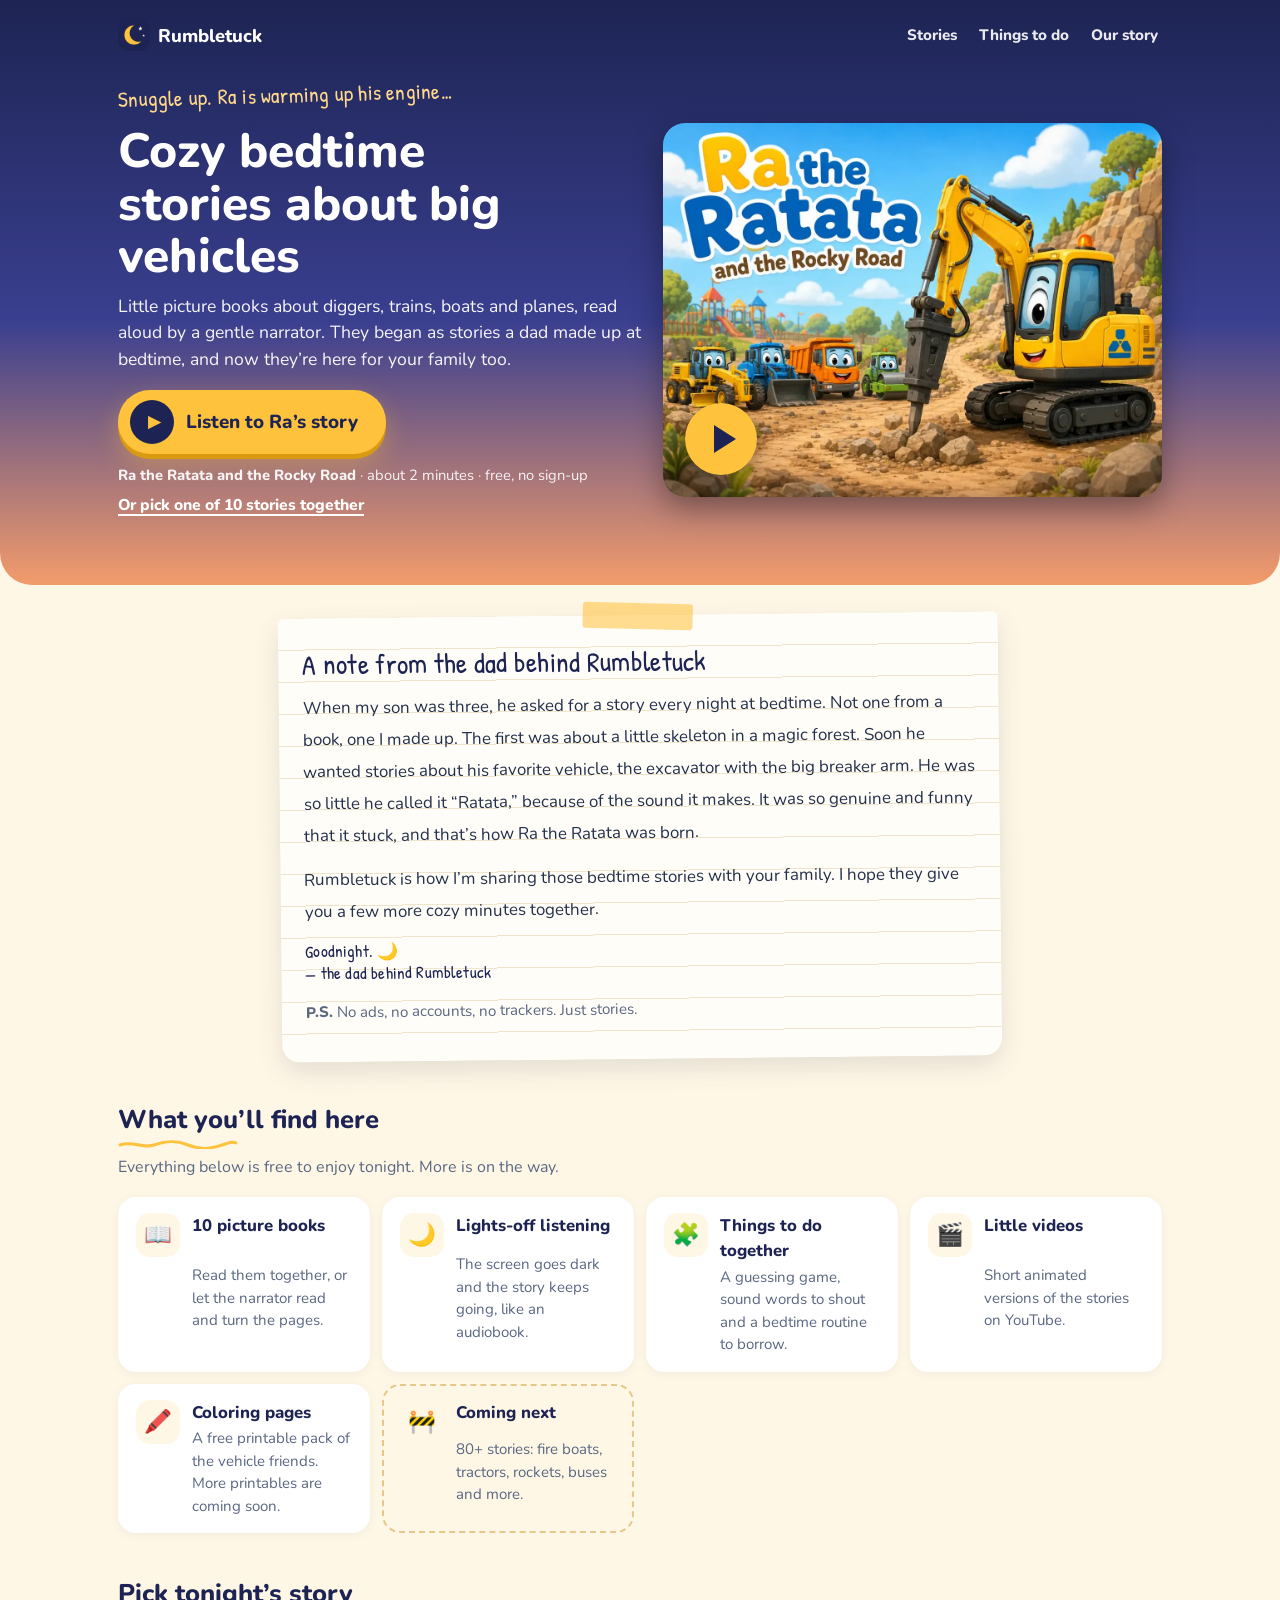
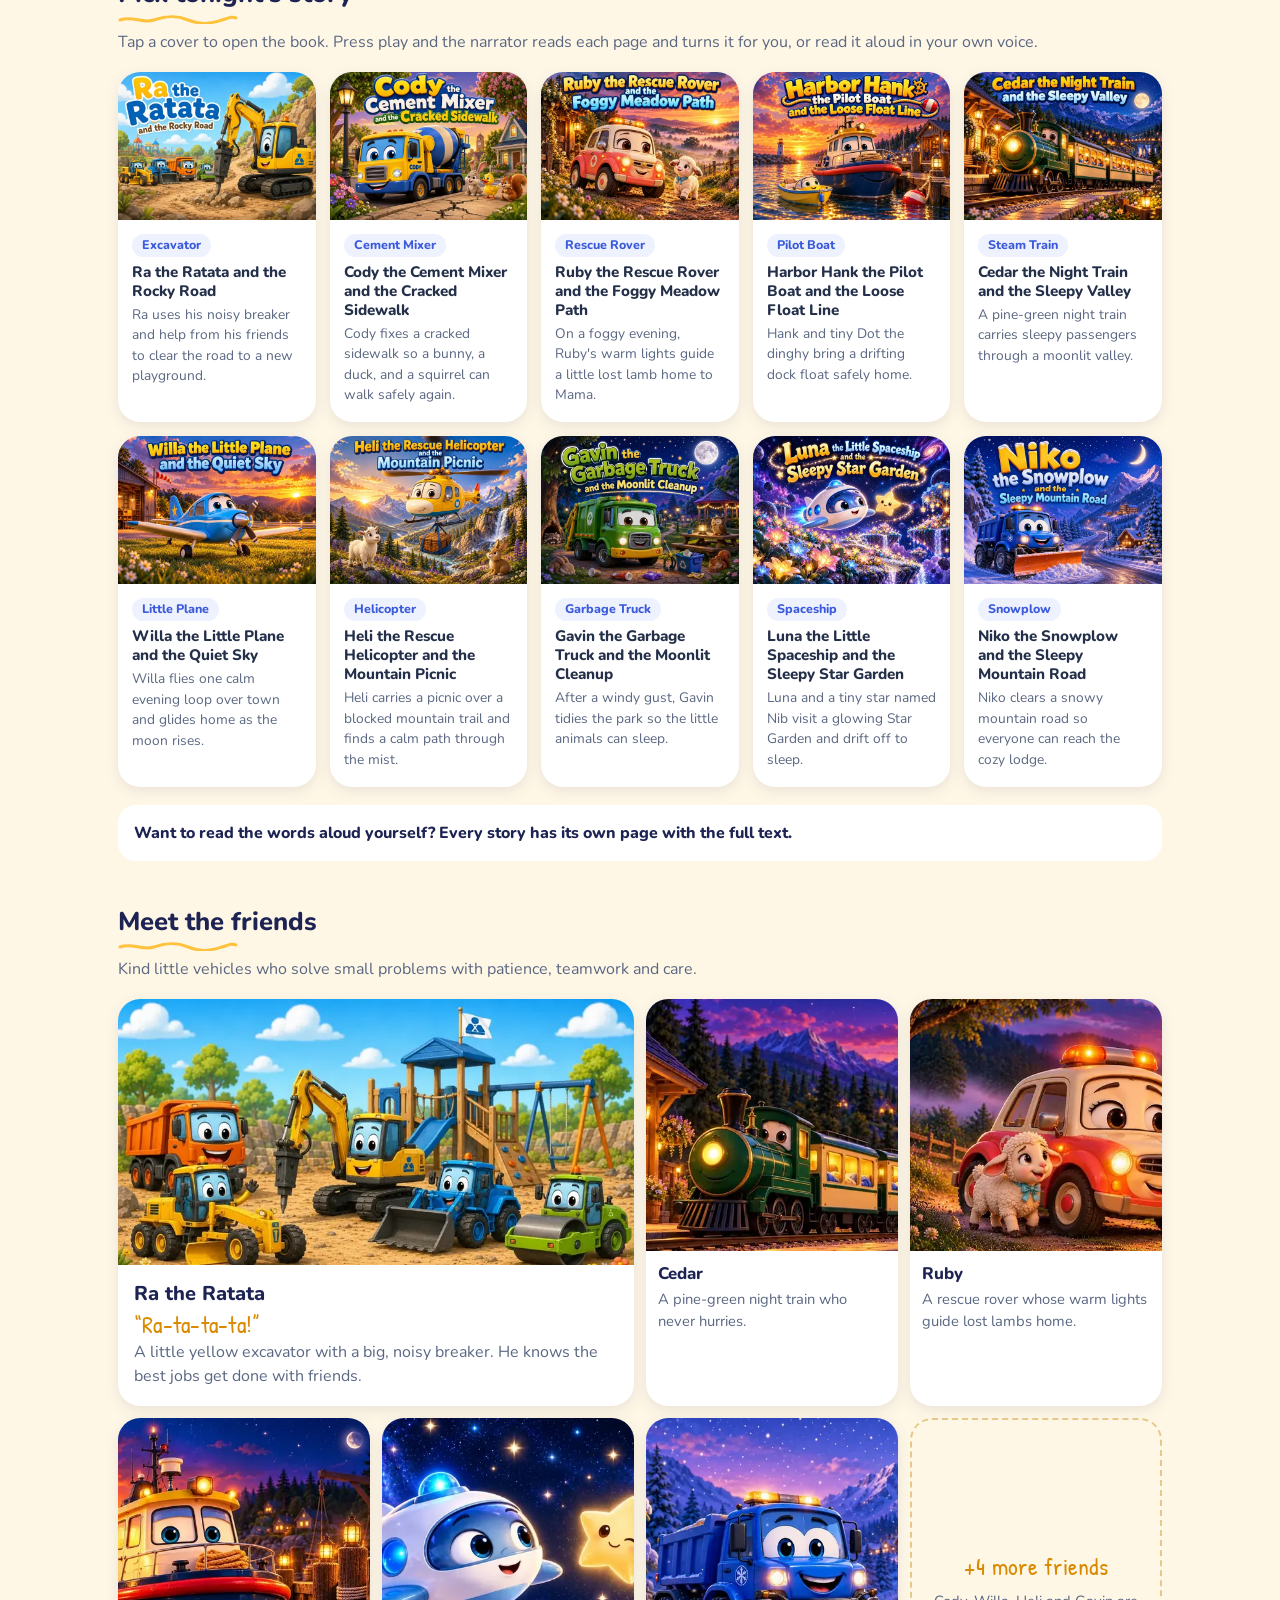
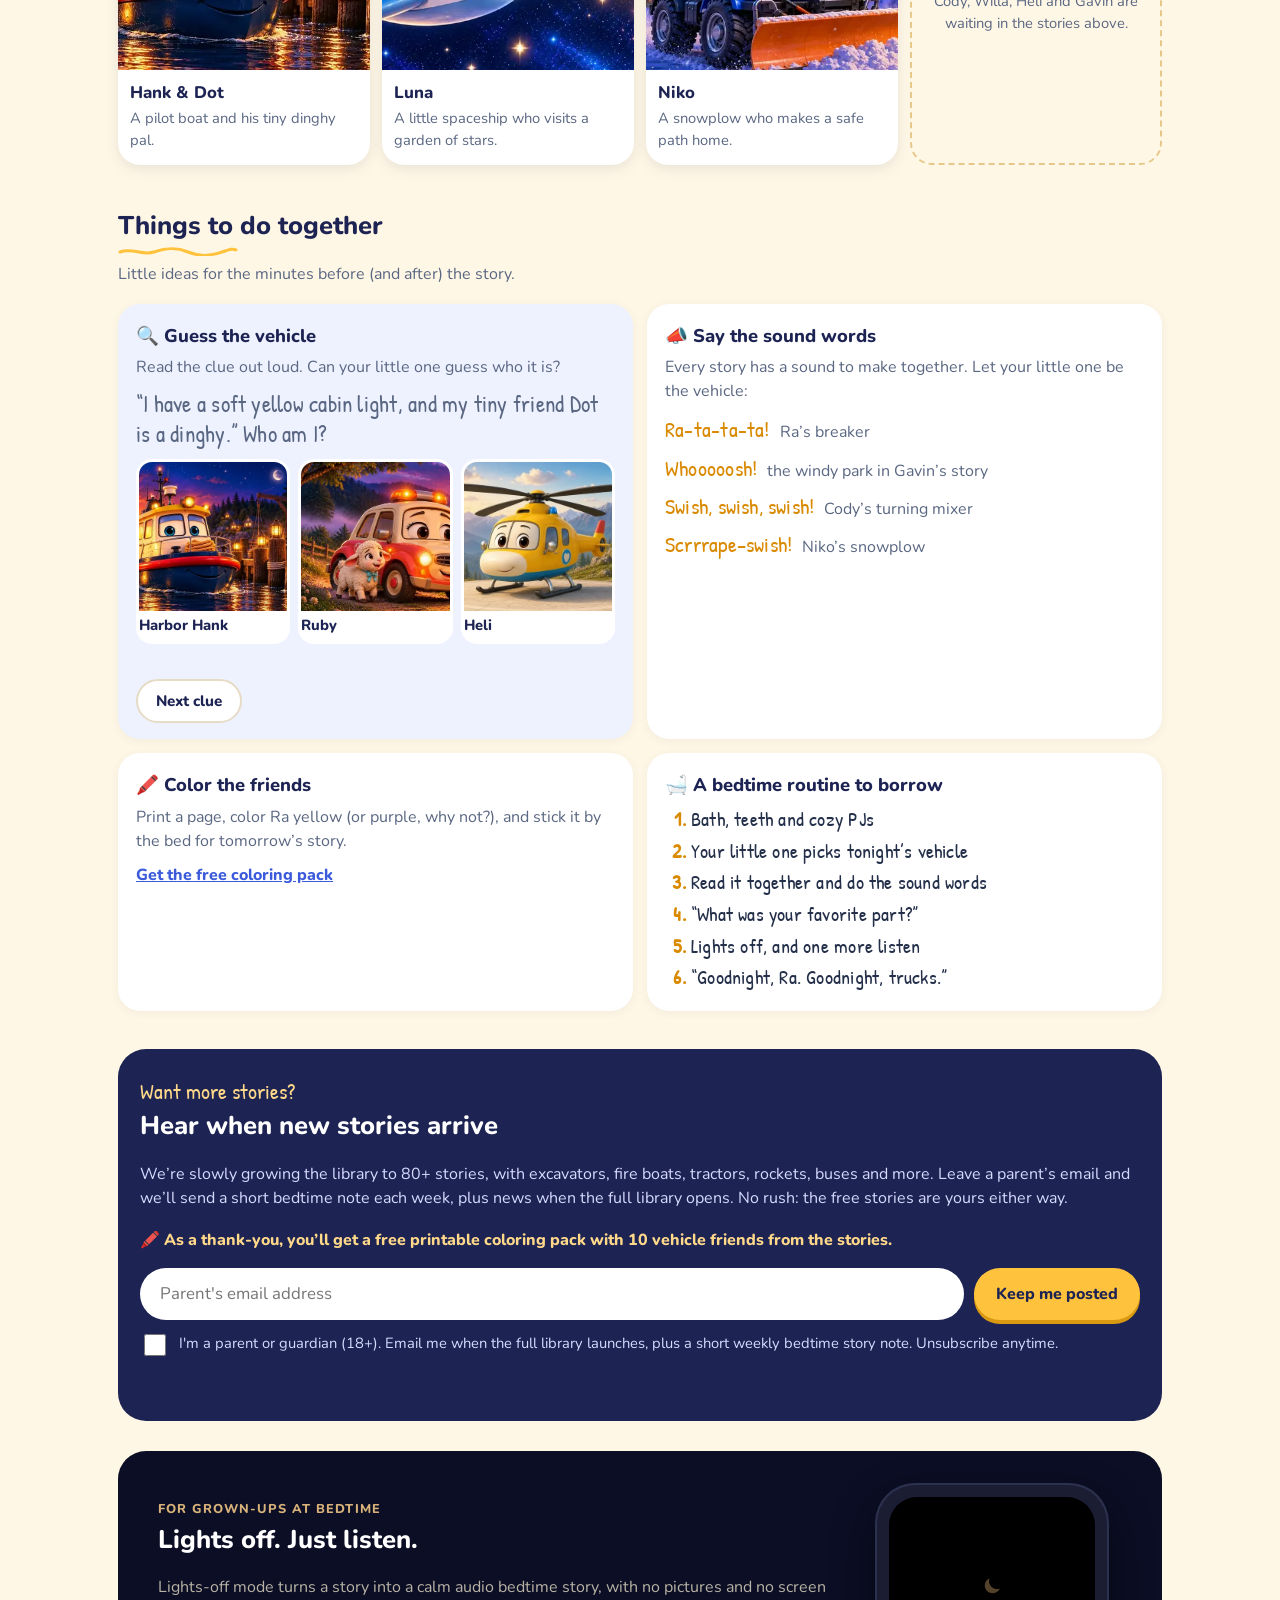
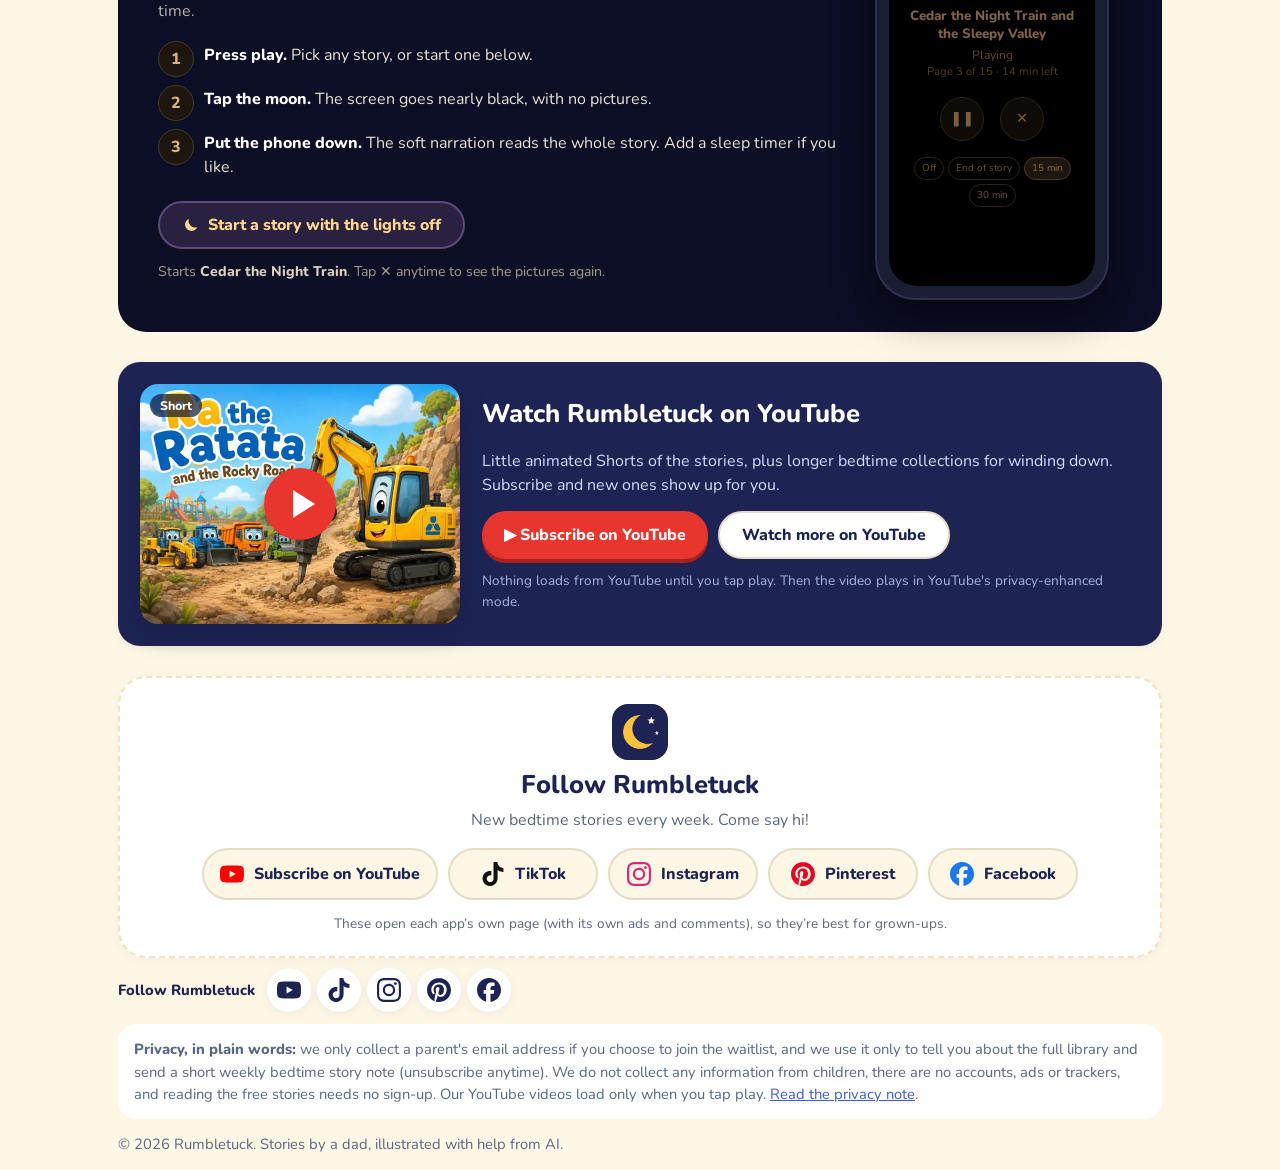
==== commit a3844ab0: "Warm home: approved founder's note text; footer now 'Stories by a dad, illustrated with help from AI" ====
--- a/index.html
+++ b/index.html
@@ -58,10 +58,9 @@
   <section class="note" id="our-story" aria-labelledby="note-h">
     <div class="note-paper">
       <h2 id="note-h" class="hand">A note from the dad behind Rumbletuck</h2>
-      <p>Every night my little one asked for “one more truck story,” and every night we ran out of books. So I started making them up: a yellow digger who goes <i>ra-ta-ta-ta</i>, a night train that never hurries, a tiny dinghy who helps her big friend find his way home.</p>
-      <p>Those made-up stories became our favorite part of the day. It wasn’t really about the trucks. It was the snuggles, the giggles at the sound words, and the sleepy “again!”</p>
-      <p>Rumbletuck is how I’m sharing them with your family. Every story is gentle, about two minutes long, and ends with everyone settling down to sleep. I hope they give you a few more cozy minutes together.</p>
-      <p class="hand note-sign">Goodnight, and sweet dreams. <span aria-hidden="true">🌙</span><br>— the dad behind Rumbletuck</p>
+      <p>When my son was three, he asked for a story every night at bedtime. Not one from a book, one I made up. The first was about a little skeleton in a magic forest. Soon he wanted stories about his favorite vehicle, the excavator with the big breaker arm. He was so little he called it “Ratata,” because of the sound it makes. It was so genuine and funny that it stuck, and that’s how Ra the Ratata was born.</p>
+      <p>Rumbletuck is how I’m sharing those bedtime stories with your family. I hope they give you a few more cozy minutes together.</p>
+      <p class="hand note-sign">Goodnight. 🌙<br>— the dad behind Rumbletuck</p>
       <p class="note-ps"><b>P.S.</b> No ads, no accounts, no trackers. Just stories.</p>
     </div>
   </section>
@@ -246,7 +245,7 @@
 <nav class="footer-social" aria-label="Follow Rumbletuck"><span>Follow Rumbletuck</span><span class="fs-icons"><a href="https://www.youtube.com/@rumbletuckstories?sub_confirmation=1" target="_blank" rel="noopener" aria-label="Rumbletuck on YouTube (opens in a new tab)" title="YouTube"><svg class="si" aria-hidden="true" focusable="false" width="24" height="24"><use href="/icons/social.svg#yt"></use></svg></a><a href="https://www.tiktok.com/@rumbletuckstories" target="_blank" rel="noopener" aria-label="Rumbletuck on TikTok (opens in a new tab)" title="TikTok"><svg class="si" aria-hidden="true" focusable="false" width="24" height="24"><use href="/icons/social.svg#tt"></use></svg></a><a href="https://www.instagram.com/rumbletuckstories1/" target="_blank" rel="noopener" aria-label="Rumbletuck on Instagram (opens in a new tab)" title="Instagram"><svg class="si" aria-hidden="true" focusable="false" width="24" height="24"><use href="/icons/social.svg#ig"></use></svg></a><a href="https://www.pinterest.com/rumbletuckstories/" target="_blank" rel="noopener" aria-label="Rumbletuck on Pinterest (opens in a new tab)" title="Pinterest"><svg class="si" aria-hidden="true" focusable="false" width="24" height="24"><use href="/icons/social.svg#pin"></use></svg></a><a href="https://www.facebook.com/Rumbletuckstories" target="_blank" rel="noopener" aria-label="Rumbletuck on Facebook (opens in a new tab)" title="Facebook"><svg class="si" aria-hidden="true" focusable="false" width="24" height="24"><use href="/icons/social.svg#fb"></use></svg></a></span></nav>
 <!-- /SEO:FOOTERYT -->
   <div class="privacy"><b>Privacy, in plain words:</b> we only collect a parent's email address if you choose to join the waitlist, and we use it only to tell you about the full library and send a short weekly bedtime story note (unsubscribe anytime). We do not collect any information from children, there are no accounts, ads or trackers, and reading the free stories needs no sign-up. Our YouTube videos load only when you tap play. <a href="privacy.html">Read the privacy note</a>.</div>
-  <p>© <span id="yr"></span> <span data-site-name>Rumbletuck</span>. All stories and illustrations are original.</p>
+  <p>© <span id="yr"></span> <span data-site-name>Rumbletuck</span>. Stories by a dad, illustrated with help from AI.</p>
 </footer>
 
 <script src="config.js"></script>
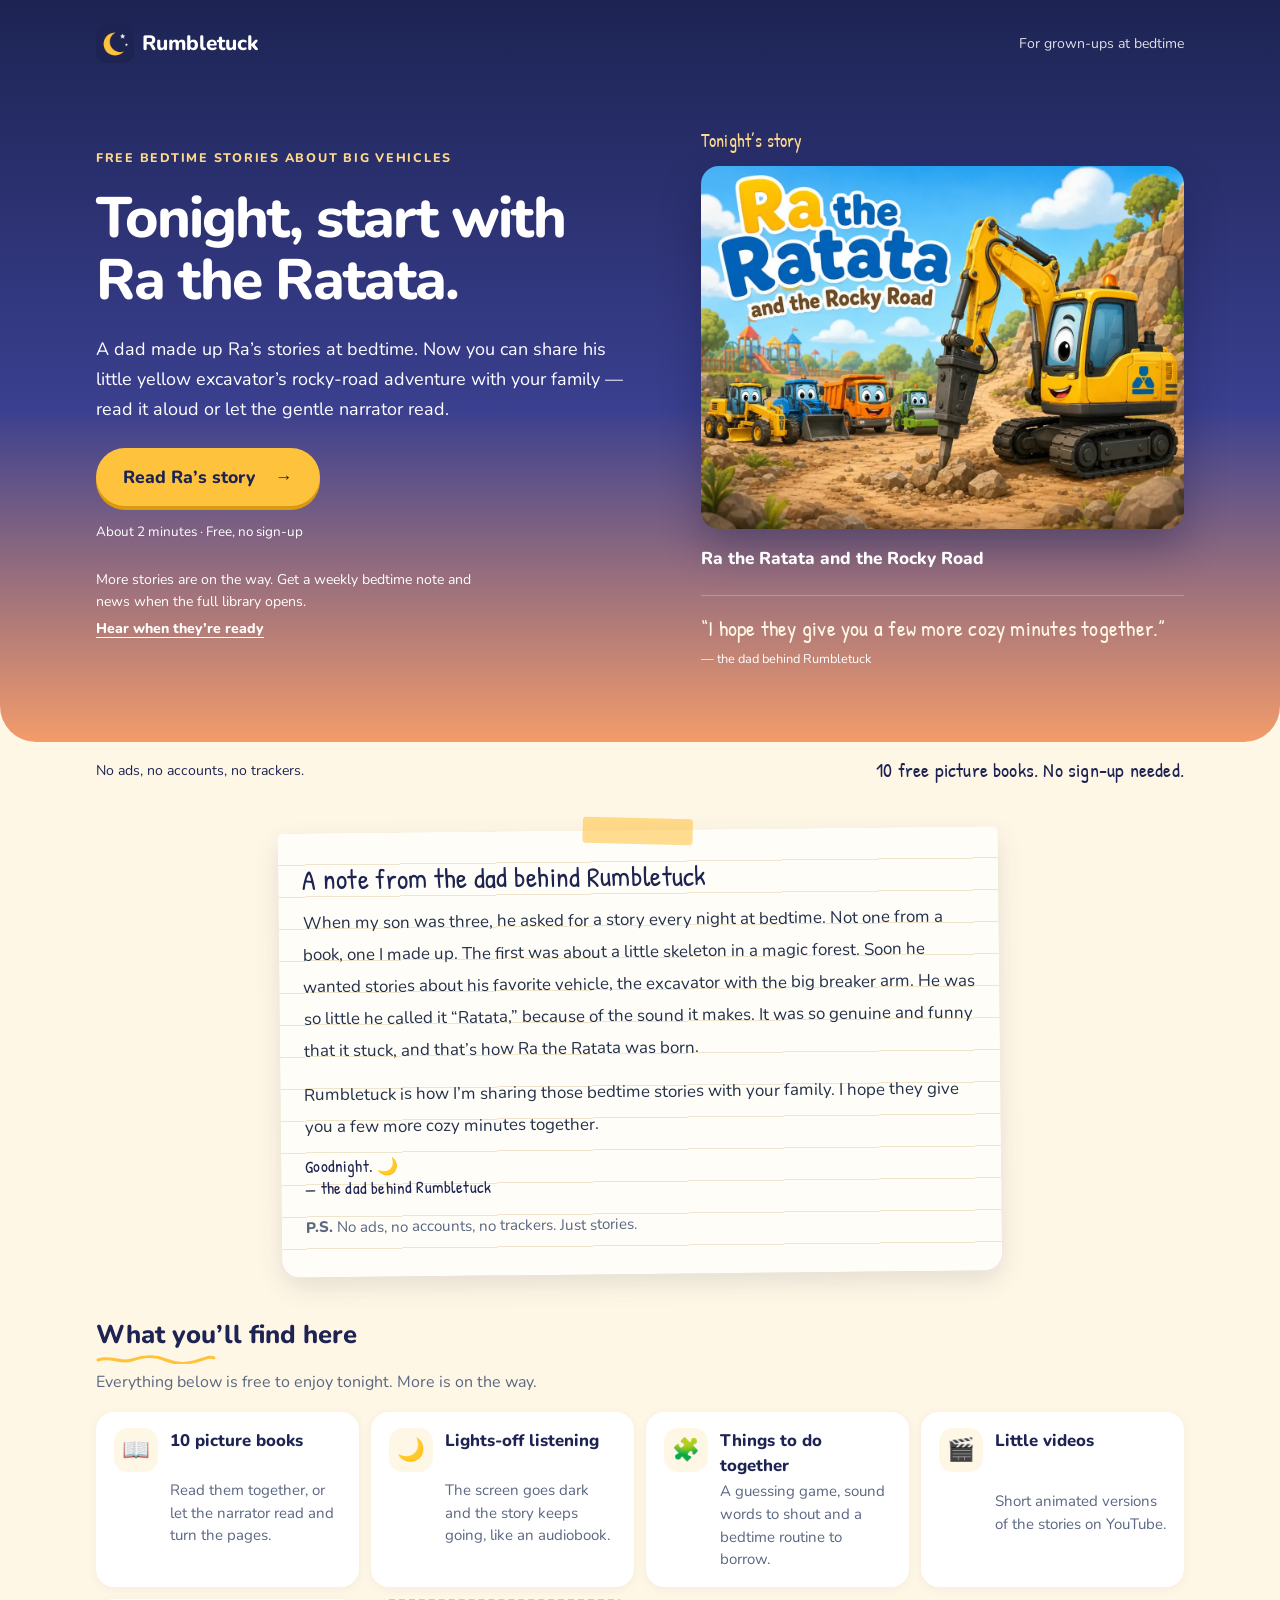
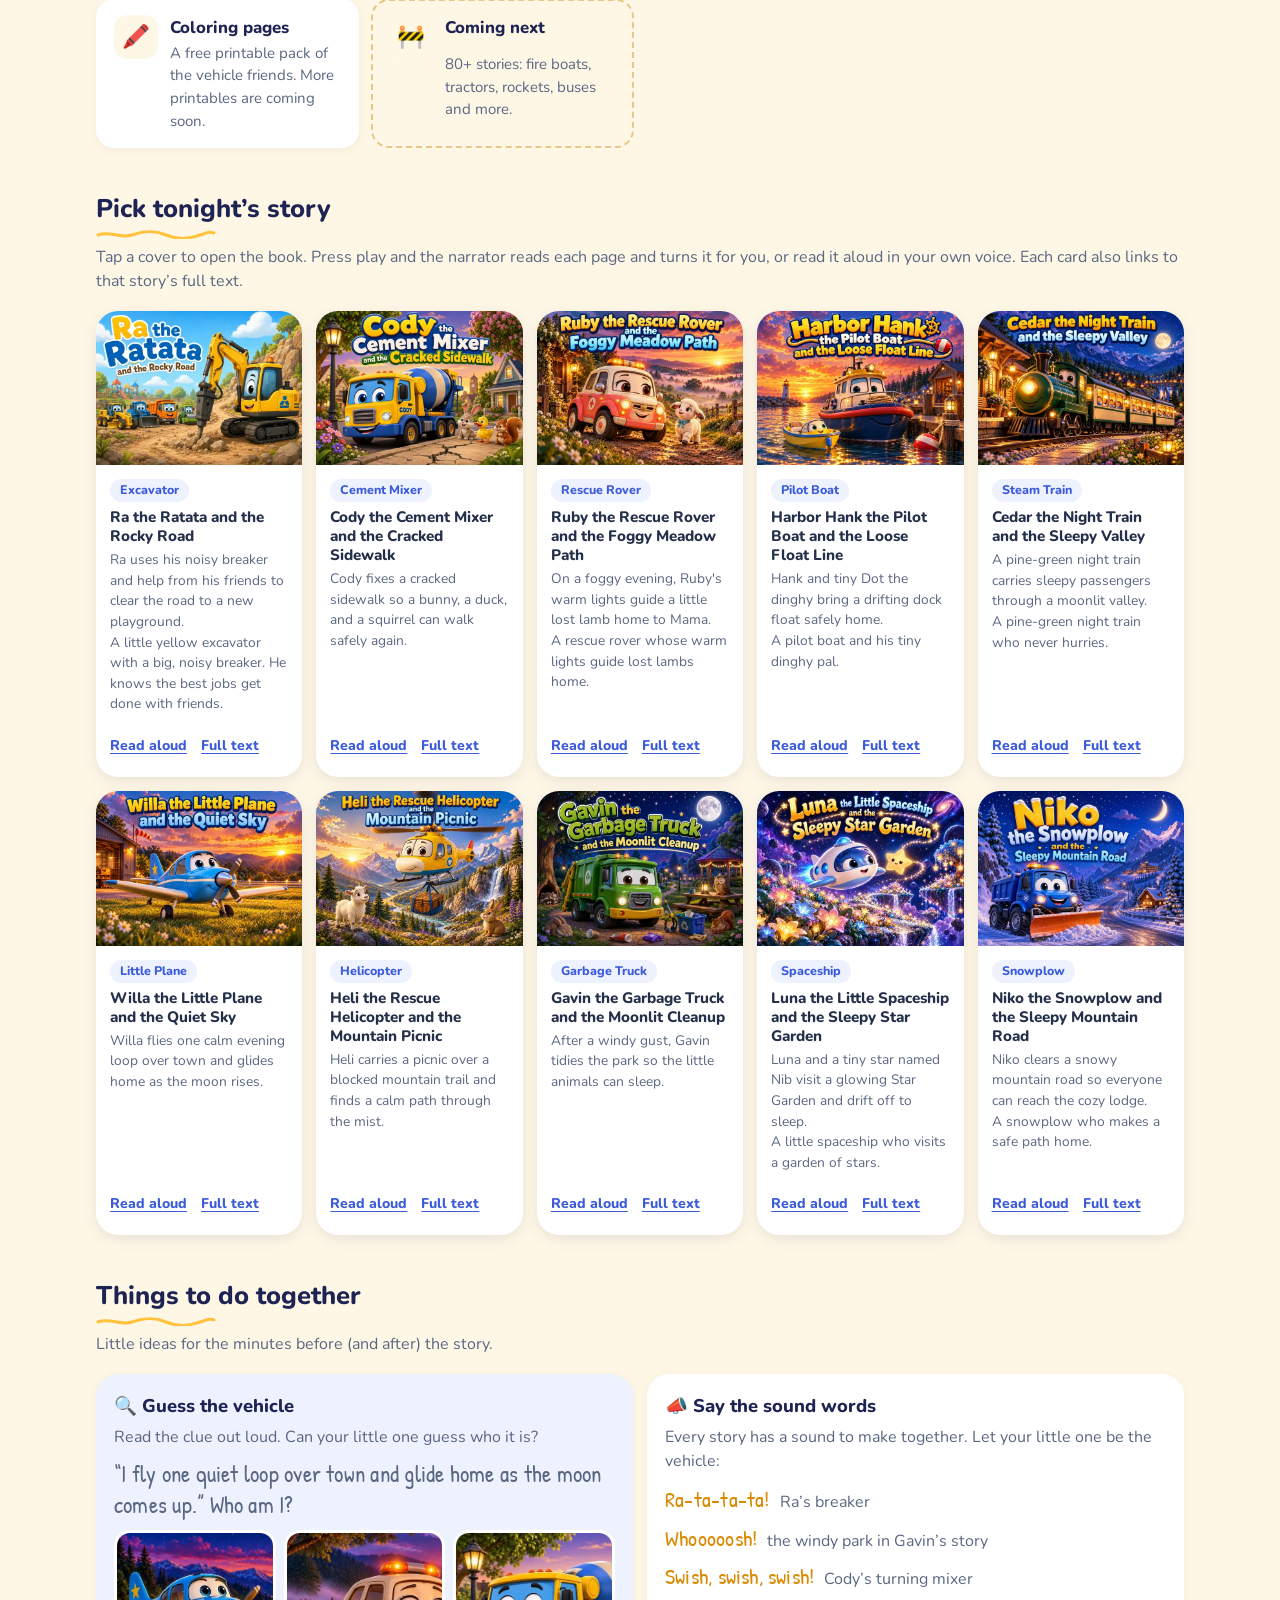
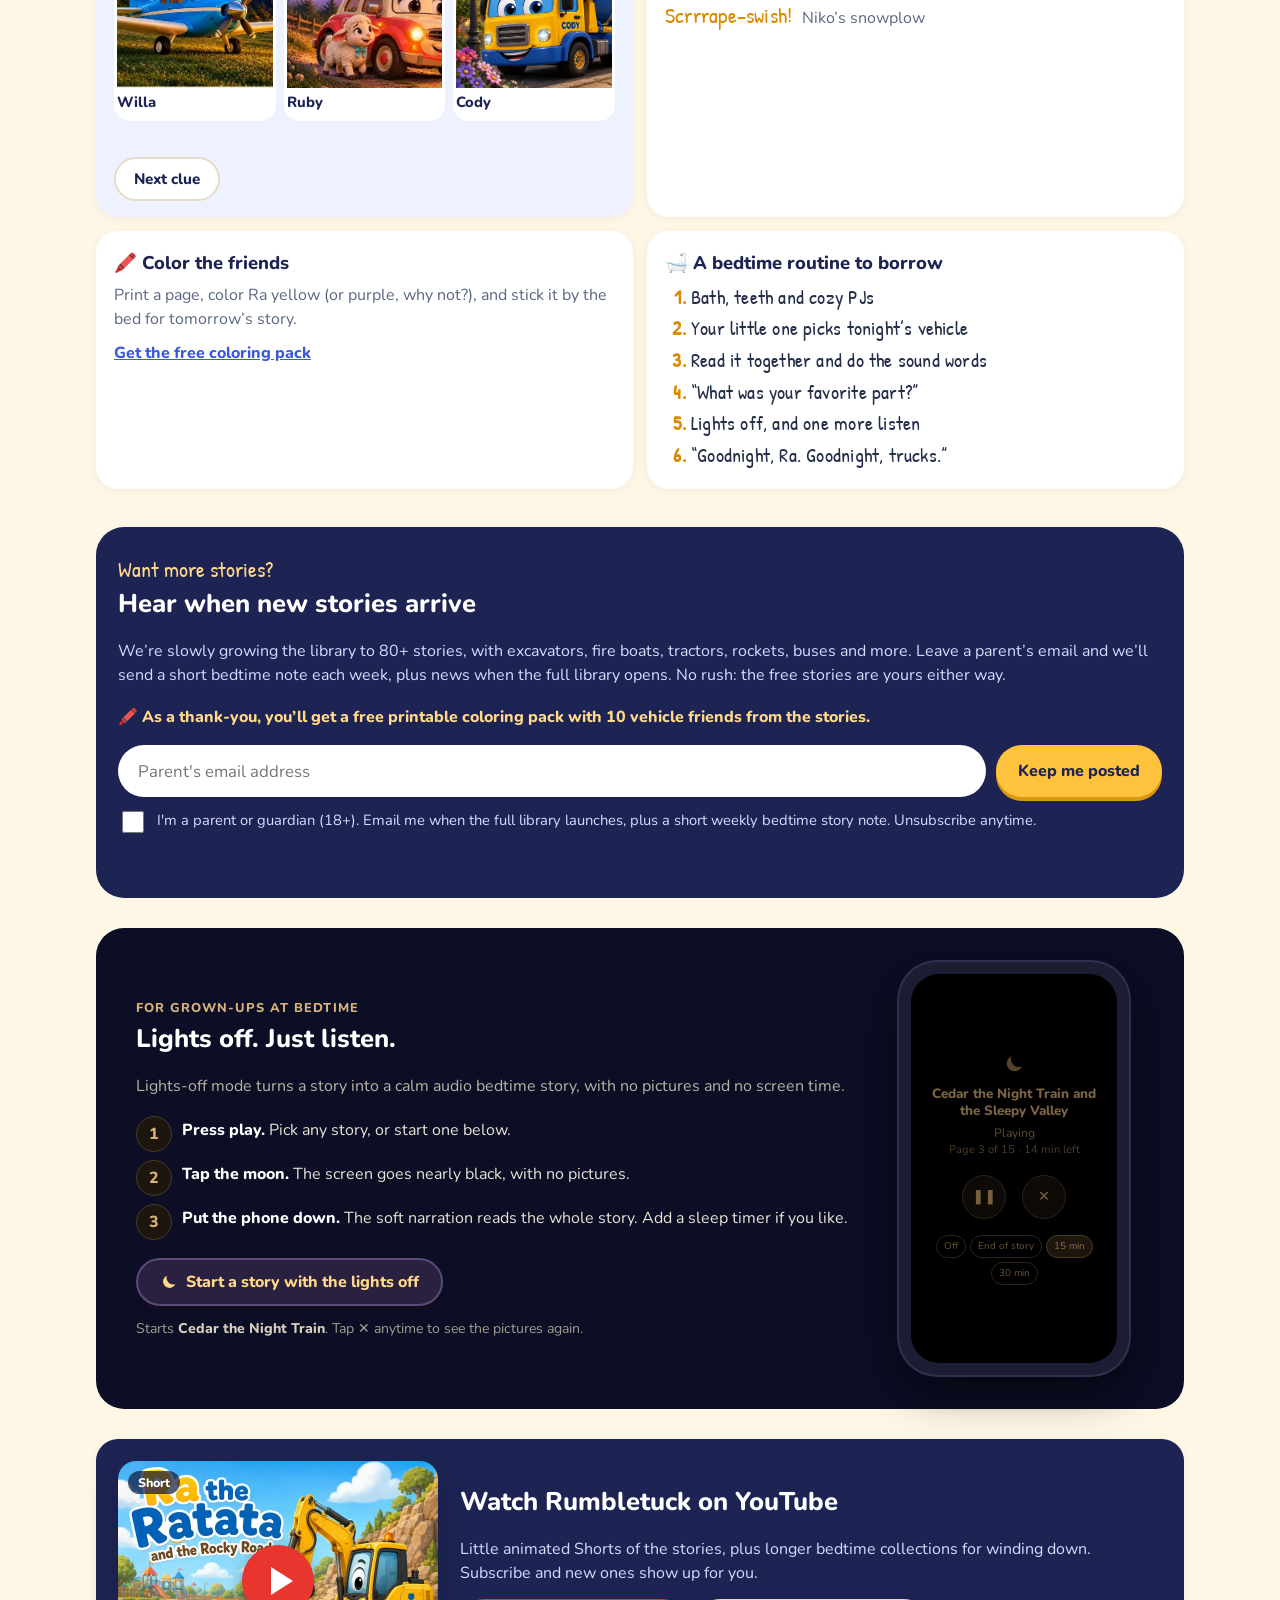
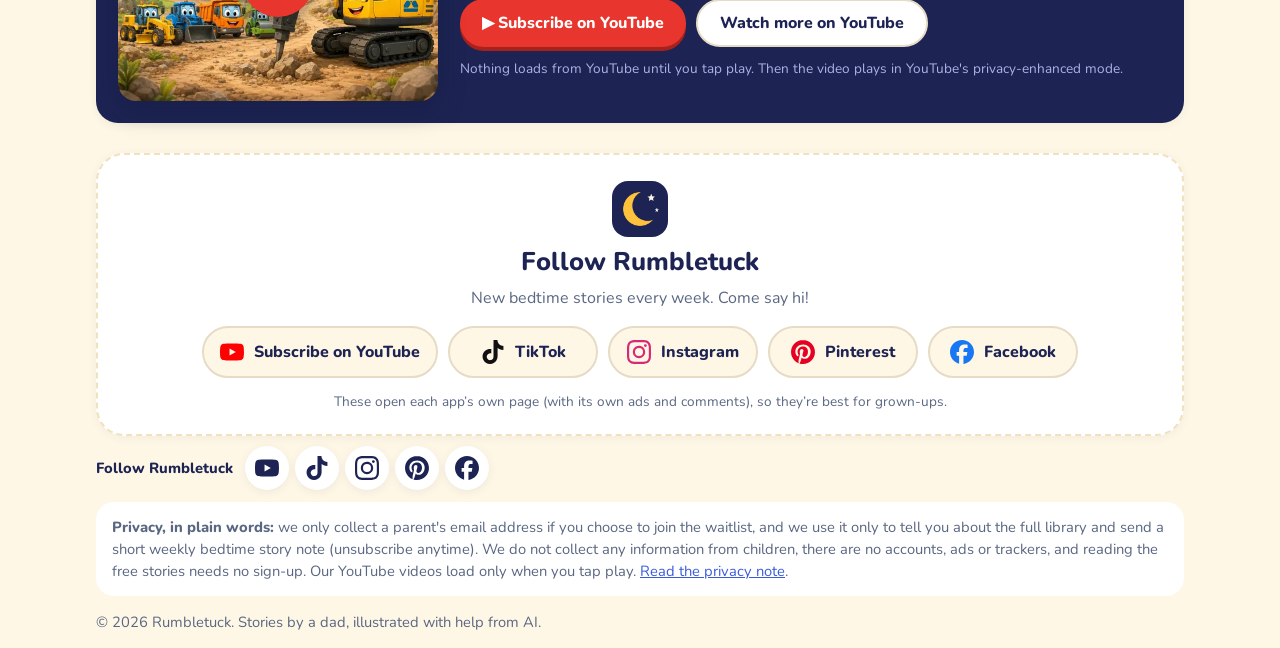
==== commit 94c13d97: "Start the homepage with Ra and show the library once. The first screen follows the approved story-fi" ====
--- a/index.html
+++ b/index.html
@@ -30,29 +30,39 @@
 <script type="application/ld+json">{"@context": "https://schema.org", "@graph": [{"@type": "WebSite", "@id": "https://rumbletuck.com/#website", "name": "Rumbletuck", "url": "https://rumbletuck.com/", "description": "Free illustrated, narrated bedtime stories about trucks, trains, boats and other big vehicles for toddlers ages 2–6.", "inLanguage": "en", "publisher": {"@id": "https://rumbletuck.com/#org"}}, {"@type": "Organization", "@id": "https://rumbletuck.com/#org", "name": "Rumbletuck", "url": "https://rumbletuck.com/", "logo": "https://rumbletuck.com/icons/icon-512.png", "email": "hello@rumbletuck.com", "sameAs": ["https://www.youtube.com/@rumbletuckstories"]}, {"@type": "ItemList", "name": "Free bedtime stories about big vehicles", "itemListElement": [{"@type": "ListItem", "position": 1, "url": "https://rumbletuck.com/story/ra-the-ratata-and-the-rocky-road/", "item": {"@type": "Book", "@id": "https://rumbletuck.com/story/ra-the-ratata-and-the-rocky-road/#book", "name": "Ra the Ratata and the Rocky Road", "url": "https://rumbletuck.com/story/ra-the-ratata-and-the-rocky-road/", "description": "Ra uses his noisy breaker and help from his friends to clear the road to a new playground. A calm, narrated excavator bedtime story for toddlers and preschoolers ages 2–6. Read or listen free.", "image": "https://rumbletuck.com/stories/ra/cover.webp", "inLanguage": "en", "genre": ["Bedtime story", "Children's picture book"], "bookFormat": "https://schema.org/EBook", "numberOfPages": 15, "isAccessibleForFree": true, "typicalAgeRange": "2-6", "audience": {"@type": "PeopleAudience", "suggestedMinAge": 2, "suggestedMaxAge": 6}, "about": "Excavator", "author": {"@id": "https://rumbletuck.com/#org"}, "publisher": {"@id": "https://rumbletuck.com/#org"}}}, {"@type": "ListItem", "position": 2, "url": "https://rumbletuck.com/story/cody-the-cement-mixer-and-the-cracked-sidewalk/", "item": {"@type": "Book", "@id": "https://rumbletuck.com/story/cody-the-cement-mixer-and-the-cracked-sidewalk/#book", "name": "Cody the Cement Mixer and the Cracked Sidewalk", "url": "https://rumbletuck.com/story/cody-the-cement-mixer-and-the-cracked-sidewalk/", "description": "Cody fixes a cracked sidewalk so a bunny, a duck, and a squirrel can walk safely again. A calm, narrated cement mixer bedtime story for toddlers and preschoolers ages 2–6. Read or listen free.", "image": "https://rumbletuck.com/stories/cody/cover.webp", "inLanguage": "en", "genre": ["Bedtime story", "Children's picture book"], "bookFormat": "https://schema.org/EBook", "numberOfPages": 15, "isAccessibleForFree": true, "typicalAgeRange": "2-6", "audience": {"@type": "PeopleAudience", "suggestedMinAge": 2, "suggestedMaxAge": 6}, "about": "Cement Mixer", "author": {"@id": "https://rumbletuck.com/#org"}, "publisher": {"@id": "https://rumbletuck.com/#org"}}}, {"@type": "ListItem", "position": 3, "url": "https://rumbletuck.com/story/ruby-the-rescue-rover-and-the-foggy-meadow-path/", "item": {"@type": "Book", "@id": "https://rumbletuck.com/story/ruby-the-rescue-rover-and-the-foggy-meadow-path/#book", "name": "Ruby the Rescue Rover and the Foggy Meadow Path", "url": "https://rumbletuck.com/story/ruby-the-rescue-rover-and-the-foggy-meadow-path/", "description": "On a foggy evening, Ruby's warm lights guide a little lost lamb home to Mama. A calm, narrated rescue rover bedtime story for toddlers and preschoolers ages 2–6. Read or listen free.", "image": "https://rumbletuck.com/stories/ruby/cover.webp", "inLanguage": "en", "genre": ["Bedtime story", "Children's picture book"], "bookFormat": "https://schema.org/EBook", "numberOfPages": 15, "isAccessibleForFree": true, "typicalAgeRange": "2-6", "audience": {"@type": "PeopleAudience", "suggestedMinAge": 2, "suggestedMaxAge": 6}, "about": "Rescue Rover", "author": {"@id": "https://rumbletuck.com/#org"}, "publisher": {"@id": "https://rumbletuck.com/#org"}}}, {"@type": "ListItem", "position": 4, "url": "https://rumbletuck.com/story/harbor-hank-the-pilot-boat-and-the-loose-float-line/", "item": {"@type": "Book", "@id": "https://rumbletuck.com/story/harbor-hank-the-pilot-boat-and-the-loose-float-line/#book", "name": "Harbor Hank the Pilot Boat and the Loose Float Line", "url": "https://rumbletuck.com/story/harbor-hank-the-pilot-boat-and-the-loose-float-line/", "description": "Hank and tiny Dot the dinghy bring a drifting dock float safely home. A calm, narrated pilot boat bedtime story for toddlers and preschoolers ages 2–6. Read or listen free.", "image": "https://rumbletuck.com/stories/hank/cover.webp", "inLanguage": "en", "genre": ["Bedtime story", "Children's picture book"], "bookFormat": "https://schema.org/EBook", "numberOfPages": 15, "isAccessibleForFree": true, "typicalAgeRange": "2-6", "audience": {"@type": "PeopleAudience", "suggestedMinAge": 2, "suggestedMaxAge": 6}, "about": "Pilot Boat", "author": {"@id": "https://rumbletuck.com/#org"}, "publisher": {"@id": "https://rumbletuck.com/#org"}}}, {"@type": "ListItem", "position": 5, "url": "https://rumbletuck.com/story/cedar-the-night-train-and-the-sleepy-valley/", "item": {"@type": "Book", "@id": "https://rumbletuck.com/story/cedar-the-night-train-and-the-sleepy-valley/#book", "name": "Cedar the Night Train and the Sleepy Valley", "url": "https://rumbletuck.com/story/cedar-the-night-train-and-the-sleepy-valley/", "description": "A pine-green night train carries sleepy passengers through a moonlit valley. A calm, narrated steam train bedtime story for toddlers and preschoolers ages 2–6. Read or listen free.", "image": "https://rumbletuck.com/stories/cedar/cover.webp", "inLanguage": "en", "genre": ["Bedtime story", "Children's picture book"], "bookFormat": "https://schema.org/EBook", "numberOfPages": 15, "isAccessibleForFree": true, "typicalAgeRange": "2-6", "audience": {"@type": "PeopleAudience", "suggestedMinAge": 2, "suggestedMaxAge": 6}, "about": "Steam Train", "author": {"@id": "https://rumbletuck.com/#org"}, "publisher": {"@id": "https://rumbletuck.com/#org"}}}, {"@type": "ListItem", "position": 6, "url": "https://rumbletuck.com/story/willa-the-little-plane-and-the-quiet-sky/", "item": {"@type": "Book", "@id": "https://rumbletuck.com/story/willa-the-little-plane-and-the-quiet-sky/#book", "name": "Willa the Little Plane and the Quiet Sky", "url": "https://rumbletuck.com/story/willa-the-little-plane-and-the-quiet-sky/", "description": "Willa flies one calm evening loop over town and glides home as the moon rises. A calm, narrated little plane bedtime story for toddlers and preschoolers ages 2–6. Read or listen free.", "image": "https://rumbletuck.com/stories/willa/cover.webp", "inLanguage": "en", "genre": ["Bedtime story", "Children's picture book"], "bookFormat": "https://schema.org/EBook", "numberOfPages": 15, "isAccessibleForFree": true, "typicalAgeRange": "2-6", "audience": {"@type": "PeopleAudience", "suggestedMinAge": 2, "suggestedMaxAge": 6}, "about": "Little Plane", "author": {"@id": "https://rumbletuck.com/#org"}, "publisher": {"@id": "https://rumbletuck.com/#org"}}}, {"@type": "ListItem", "position": 7, "url": "https://rumbletuck.com/story/heli-the-rescue-helicopter-and-the-mountain-picnic/", "item": {"@type": "Book", "@id": "https://rumbletuck.com/story/heli-the-rescue-helicopter-and-the-mountain-picnic/#book", "name": "Heli the Rescue Helicopter and the Mountain Picnic", "url": "https://rumbletuck.com/story/heli-the-rescue-helicopter-and-the-mountain-picnic/", "description": "Heli carries a picnic over a blocked mountain trail and finds a calm path through the mist. A calm, narrated helicopter bedtime story for toddlers and preschoolers ages 2–6. Read or listen free.", "image": "https://rumbletuck.com/stories/heli/cover.webp", "inLanguage": "en", "genre": ["Bedtime story", "Children's picture book"], "bookFormat": "https://schema.org/EBook", "numberOfPages": 15, "isAccessibleForFree": true, "typicalAgeRange": "2-6", "audience": {"@type": "PeopleAudience", "suggestedMinAge": 2, "suggestedMaxAge": 6}, "about": "Helicopter", "author": {"@id": "https://rumbletuck.com/#org"}, "publisher": {"@id": "https://rumbletuck.com/#org"}}}, {"@type": "ListItem", "position": 8, "url": "https://rumbletuck.com/story/gavin-the-garbage-truck-and-the-moonlit-cleanup/", "item": {"@type": "Book", "@id": "https://rumbletuck.com/story/gavin-the-garbage-truck-and-the-moonlit-cleanup/#book", "name": "Gavin the Garbage Truck and the Moonlit Cleanup", "url": "https://rumbletuck.com/story/gavin-the-garbage-truck-and-the-moonlit-cleanup/", "description": "After a windy gust, Gavin tidies the park so the little animals can sleep. A calm, narrated garbage truck bedtime story for toddlers and preschoolers ages 2–6. Read or listen free.", "image": "https://rumbletuck.com/stories/gavin/cover.webp", "inLanguage": "en", "genre": ["Bedtime story", "Children's picture book"], "bookFormat": "https://schema.org/EBook", "numberOfPages": 15, "isAccessibleForFree": true, "typicalAgeRange": "2-6", "audience": {"@type": "PeopleAudience", "suggestedMinAge": 2, "suggestedMaxAge": 6}, "about": "Garbage Truck", "author": {"@id": "https://rumbletuck.com/#org"}, "publisher": {"@id": "https://rumbletuck.com/#org"}}}, {"@type": "ListItem", "position": 9, "url": "https://rumbletuck.com/story/luna-the-little-spaceship-and-the-sleepy-star-garden/", "item": {"@type": "Book", "@id": "https://rumbletuck.com/story/luna-the-little-spaceship-and-the-sleepy-star-garden/#book", "name": "Luna the Little Spaceship and the Sleepy Star Garden", "url": "https://rumbletuck.com/story/luna-the-little-spaceship-and-the-sleepy-star-garden/", "description": "Luna and a tiny star named Nib visit a glowing Star Garden and drift off to sleep. A calm, narrated spaceship bedtime story for toddlers and preschoolers ages 2–6. Read or listen free.", "image": "https://rumbletuck.com/stories/luna/cover.webp", "inLanguage": "en", "genre": ["Bedtime story", "Children's picture book"], "bookFormat": "https://schema.org/EBook", "numberOfPages": 15, "isAccessibleForFree": true, "typicalAgeRange": "2-6", "audience": {"@type": "PeopleAudience", "suggestedMinAge": 2, "suggestedMaxAge": 6}, "about": "Spaceship", "author": {"@id": "https://rumbletuck.com/#org"}, "publisher": {"@id": "https://rumbletuck.com/#org"}}}, {"@type": "ListItem", "position": 10, "url": "https://rumbletuck.com/story/niko-the-snowplow-and-the-sleepy-mountain-road/", "item": {"@type": "Book", "@id": "https://rumbletuck.com/story/niko-the-snowplow-and-the-sleepy-mountain-road/#book", "name": "Niko the Snowplow and the Sleepy Mountain Road", "url": "https://rumbletuck.com/story/niko-the-snowplow-and-the-sleepy-mountain-road/", "description": "Niko clears a snowy mountain road so everyone can reach the cozy lodge. A calm, narrated snowplow bedtime story for toddlers and preschoolers ages 2–6. Read or listen free.", "image": "https://rumbletuck.com/stories/niko/cover.webp", "inLanguage": "en", "genre": ["Bedtime story", "Children's picture book"], "bookFormat": "https://schema.org/EBook", "numberOfPages": 15, "isAccessibleForFree": true, "typicalAgeRange": "2-6", "audience": {"@type": "PeopleAudience", "suggestedMinAge": 2, "suggestedMaxAge": 6}, "about": "Snowplow", "author": {"@id": "https://rumbletuck.com/#org"}, "publisher": {"@id": "https://rumbletuck.com/#org"}}}]}]}</script>
 <!-- /SEO:JSONLD -->
 </head>
-<body>
-<a class="skip" href="#main">Skip to the stories</a>
+<body class="home">
+<a class="skip" href="#stories">Skip to the stories</a>
 <header class="hero">
   <div class="wrap">
     <div class="topbar">
-      <a class="brand" href="./"><img class="brand-moon" src="icons/icon-192.png" width="32" height="32" alt=""><span data-site-name>Rumbletuck</span></a>
-      <nav class="top-nav" aria-label="On this page"><a class="top-link" href="#stories">Stories</a><a class="top-link" href="#together">Things to do</a><a class="top-link hide-sm" href="#our-story">Our story</a></nav>
-    </div>
-    <div class="hero-grid">
-      <div>
-        <p class="hand hero-kicker">Snuggle up. Ra is warming up his engine…</p>
-        <h1>Cozy bedtime stories about big vehicles</h1>
-        <p class="lead">Little picture books about diggers, trains, boats and planes, read aloud by a gentle narrator. They began as stories a dad made up at bedtime, and now they’re here for your family too.</p>
-        <div class="listen">
-          <a class="btn btn-primary btn-listen" href="read.html?s=ra&amp;play=1"><span class="listen-ico" aria-hidden="true">▶</span><span>Listen to Ra’s story</span></a>
-          <p class="listen-meta"><b>Ra the Ratata and the Rocky Road</b> · about 2 minutes · free, no sign-up</p>
-          <p class="listen-alt"><a href="#stories">Or pick one of 10 stories together</a></p>
+      <a class="brand" href="./"><img class="brand-moon" src="icons/icon-192.png" width="38" height="38" alt=""><span data-site-name>Rumbletuck</span></a>
+      <span class="header-note">For grown-ups at bedtime</span>
+    </div>
+    <div class="hero-grid" id="tonight">
+      <div class="hero-copy">
+        <p class="eyebrow">Free bedtime stories about big vehicles</p>
+        <h1>Tonight, start with<br>Ra the Ratata.</h1>
+        <p class="lead">A dad made up Ra’s stories at bedtime. Now you can share his little yellow excavator’s rocky-road adventure with your family — read it aloud or let the gentle narrator read.</p>
+        <a class="btn btn-primary hero-cta" href="read.html?s=ra">Read Ra’s story <span aria-hidden="true">→</span></a>
+        <p class="story-meta">About 2 minutes · Free, no sign-up</p>
+        <p class="quiet">More stories are on the way. Get a weekly bedtime note and news when the full library opens.<br><a href="#waitlist">Hear when they’re ready</a></p>
+      </div>
+      <figure class="book">
+        <p class="book-label hand">Tonight’s story</p>
+        <img src="stories/ra/cover.webp" width="1200" height="900" alt="Ra the Ratata and the Rocky Road, a picture book about a yellow excavator with a breaker" fetchpriority="high">
+        <figcaption>Ra the Ratata and the Rocky Road</figcaption>
+        <div class="dad-support">
+          <p class="hand">“I hope they give you a few more cozy minutes together.”</p>
+          <cite>— the dad behind Rumbletuck</cite>
         </div>
-      </div>
-      <a class="art art-play" href="read.html?s=ra&amp;play=1" aria-label="Listen to Ra the Ratata and the Rocky Road"><img src="stories/ra/cover.webp" width="1200" height="900" alt="Ra the Ratata and the Rocky Road: a smiling yellow excavator with a breaker and his vehicle friends on a rocky road" fetchpriority="high"><span class="yt-play" aria-hidden="true"></span></a>
+      </figure>
     </div>
   </div>
 </header>
+<div class="wrap trust">
+  <p>No ads, no accounts, no trackers.</p>
+  <p class="hand">10 free picture books. No sign-up needed.</p>
+</div>
 
 <main class="wrap" id="main">
   <section class="note" id="our-story" aria-labelledby="note-h">
@@ -80,53 +90,21 @@
 
   <section id="stories">
     <h2>Pick tonight’s story</h2>
-    <p class="sub">Tap a cover to open the book. Press play and the narrator reads each page and turns it for you, or read it aloud in your own voice.</p>
+    <p class="sub">Tap a cover to open the book. Press play and the narrator reads each page and turns it for you, or read it aloud in your own voice. Each card also links to that story’s full text.</p>
     <div class="grid" id="story-grid">
 <!-- SEO:GRID -->
-      <a class="card" href="read.html?s=ra"><img src="stories/ra/thumb.webp" width="640" height="480" loading="lazy" alt="Cover of Ra the Ratata and the Rocky Road"><div class="body"><span class="tag">Excavator</span><h3>Ra the Ratata and the Rocky Road</h3><p>Ra uses his noisy breaker and help from his friends to clear the road to a new playground.</p></div></a>
-      <a class="card" href="read.html?s=cody"><img src="stories/cody/thumb.webp" width="640" height="480" loading="lazy" alt="Cover of Cody the Cement Mixer and the Cracked Sidewalk"><div class="body"><span class="tag">Cement Mixer</span><h3>Cody the Cement Mixer and the Cracked Sidewalk</h3><p>Cody fixes a cracked sidewalk so a bunny, a duck, and a squirrel can walk safely again.</p></div></a>
-      <a class="card" href="read.html?s=ruby"><img src="stories/ruby/thumb.webp" width="640" height="480" loading="lazy" alt="Cover of Ruby the Rescue Rover and the Foggy Meadow Path"><div class="body"><span class="tag">Rescue Rover</span><h3>Ruby the Rescue Rover and the Foggy Meadow Path</h3><p>On a foggy evening, Ruby&#x27;s warm lights guide a little lost lamb home to Mama.</p></div></a>
-      <a class="card" href="read.html?s=hank"><img src="stories/hank/thumb.webp" width="640" height="480" loading="lazy" alt="Cover of Harbor Hank the Pilot Boat and the Loose Float Line"><div class="body"><span class="tag">Pilot Boat</span><h3>Harbor Hank the Pilot Boat and the Loose Float Line</h3><p>Hank and tiny Dot the dinghy bring a drifting dock float safely home.</p></div></a>
-      <a class="card" href="read.html?s=cedar"><img src="stories/cedar/thumb.webp" width="640" height="480" loading="lazy" alt="Cover of Cedar the Night Train and the Sleepy Valley"><div class="body"><span class="tag">Steam Train</span><h3>Cedar the Night Train and the Sleepy Valley</h3><p>A pine-green night train carries sleepy passengers through a moonlit valley.</p></div></a>
-      <a class="card" href="read.html?s=willa"><img src="stories/willa/thumb.webp" width="640" height="480" loading="lazy" alt="Cover of Willa the Little Plane and the Quiet Sky"><div class="body"><span class="tag">Little Plane</span><h3>Willa the Little Plane and the Quiet Sky</h3><p>Willa flies one calm evening loop over town and glides home as the moon rises.</p></div></a>
-      <a class="card" href="read.html?s=heli"><img src="stories/heli/thumb.webp" width="640" height="480" loading="lazy" alt="Cover of Heli the Rescue Helicopter and the Mountain Picnic"><div class="body"><span class="tag">Helicopter</span><h3>Heli the Rescue Helicopter and the Mountain Picnic</h3><p>Heli carries a picnic over a blocked mountain trail and finds a calm path through the mist.</p></div></a>
-      <a class="card" href="read.html?s=gavin"><img src="stories/gavin/thumb.webp" width="640" height="480" loading="lazy" alt="Cover of Gavin the Garbage Truck and the Moonlit Cleanup"><div class="body"><span class="tag">Garbage Truck</span><h3>Gavin the Garbage Truck and the Moonlit Cleanup</h3><p>After a windy gust, Gavin tidies the park so the little animals can sleep.</p></div></a>
-      <a class="card" href="read.html?s=luna"><img src="stories/luna/thumb.webp" width="640" height="480" loading="lazy" alt="Cover of Luna the Little Spaceship and the Sleepy Star Garden"><div class="body"><span class="tag">Spaceship</span><h3>Luna the Little Spaceship and the Sleepy Star Garden</h3><p>Luna and a tiny star named Nib visit a glowing Star Garden and drift off to sleep.</p></div></a>
-      <a class="card" href="read.html?s=niko"><img src="stories/niko/thumb.webp" width="640" height="480" loading="lazy" alt="Cover of Niko the Snowplow and the Sleepy Mountain Road"><div class="body"><span class="tag">Snowplow</span><h3>Niko the Snowplow and the Sleepy Mountain Road</h3><p>Niko clears a snowy mountain road so everyone can reach the cozy lodge.</p></div></a>
+      <article class="card"><a class="card-main" href="read.html?s=ra" aria-label="Read Ra the Ratata and the Rocky Road"><img src="stories/ra/thumb.webp" width="640" height="480" loading="lazy" alt="Cover of Ra the Ratata and the Rocky Road"><div class="body"><span class="tag">Excavator</span><h3>Ra the Ratata and the Rocky Road</h3><p>Ra uses his noisy breaker and help from his friends to clear the road to a new playground.</p><p class="card-who">A little yellow excavator with a big, noisy breaker. He knows the best jobs get done with friends.</p></div></a><div class="card-actions"><a href="read.html?s=ra">Read aloud</a><a href="/story/ra-the-ratata-and-the-rocky-road/">Full text</a></div></article>
+      <article class="card"><a class="card-main" href="read.html?s=cody" aria-label="Read Cody the Cement Mixer and the Cracked Sidewalk"><img src="stories/cody/thumb.webp" width="640" height="480" loading="lazy" alt="Cover of Cody the Cement Mixer and the Cracked Sidewalk"><div class="body"><span class="tag">Cement Mixer</span><h3>Cody the Cement Mixer and the Cracked Sidewalk</h3><p>Cody fixes a cracked sidewalk so a bunny, a duck, and a squirrel can walk safely again.</p></div></a><div class="card-actions"><a href="read.html?s=cody">Read aloud</a><a href="/story/cody-the-cement-mixer-and-the-cracked-sidewalk/">Full text</a></div></article>
+      <article class="card"><a class="card-main" href="read.html?s=ruby" aria-label="Read Ruby the Rescue Rover and the Foggy Meadow Path"><img src="stories/ruby/thumb.webp" width="640" height="480" loading="lazy" alt="Cover of Ruby the Rescue Rover and the Foggy Meadow Path"><div class="body"><span class="tag">Rescue Rover</span><h3>Ruby the Rescue Rover and the Foggy Meadow Path</h3><p>On a foggy evening, Ruby&#x27;s warm lights guide a little lost lamb home to Mama.</p><p class="card-who">A rescue rover whose warm lights guide lost lambs home.</p></div></a><div class="card-actions"><a href="read.html?s=ruby">Read aloud</a><a href="/story/ruby-the-rescue-rover-and-the-foggy-meadow-path/">Full text</a></div></article>
+      <article class="card"><a class="card-main" href="read.html?s=hank" aria-label="Read Harbor Hank the Pilot Boat and the Loose Float Line"><img src="stories/hank/thumb.webp" width="640" height="480" loading="lazy" alt="Cover of Harbor Hank the Pilot Boat and the Loose Float Line"><div class="body"><span class="tag">Pilot Boat</span><h3>Harbor Hank the Pilot Boat and the Loose Float Line</h3><p>Hank and tiny Dot the dinghy bring a drifting dock float safely home.</p><p class="card-who">A pilot boat and his tiny dinghy pal.</p></div></a><div class="card-actions"><a href="read.html?s=hank">Read aloud</a><a href="/story/harbor-hank-the-pilot-boat-and-the-loose-float-line/">Full text</a></div></article>
+      <article class="card"><a class="card-main" href="read.html?s=cedar" aria-label="Read Cedar the Night Train and the Sleepy Valley"><img src="stories/cedar/thumb.webp" width="640" height="480" loading="lazy" alt="Cover of Cedar the Night Train and the Sleepy Valley"><div class="body"><span class="tag">Steam Train</span><h3>Cedar the Night Train and the Sleepy Valley</h3><p>A pine-green night train carries sleepy passengers through a moonlit valley.</p><p class="card-who">A pine-green night train who never hurries.</p></div></a><div class="card-actions"><a href="read.html?s=cedar">Read aloud</a><a href="/story/cedar-the-night-train-and-the-sleepy-valley/">Full text</a></div></article>
+      <article class="card"><a class="card-main" href="read.html?s=willa" aria-label="Read Willa the Little Plane and the Quiet Sky"><img src="stories/willa/thumb.webp" width="640" height="480" loading="lazy" alt="Cover of Willa the Little Plane and the Quiet Sky"><div class="body"><span class="tag">Little Plane</span><h3>Willa the Little Plane and the Quiet Sky</h3><p>Willa flies one calm evening loop over town and glides home as the moon rises.</p></div></a><div class="card-actions"><a href="read.html?s=willa">Read aloud</a><a href="/story/willa-the-little-plane-and-the-quiet-sky/">Full text</a></div></article>
+      <article class="card"><a class="card-main" href="read.html?s=heli" aria-label="Read Heli the Rescue Helicopter and the Mountain Picnic"><img src="stories/heli/thumb.webp" width="640" height="480" loading="lazy" alt="Cover of Heli the Rescue Helicopter and the Mountain Picnic"><div class="body"><span class="tag">Helicopter</span><h3>Heli the Rescue Helicopter and the Mountain Picnic</h3><p>Heli carries a picnic over a blocked mountain trail and finds a calm path through the mist.</p></div></a><div class="card-actions"><a href="read.html?s=heli">Read aloud</a><a href="/story/heli-the-rescue-helicopter-and-the-mountain-picnic/">Full text</a></div></article>
+      <article class="card"><a class="card-main" href="read.html?s=gavin" aria-label="Read Gavin the Garbage Truck and the Moonlit Cleanup"><img src="stories/gavin/thumb.webp" width="640" height="480" loading="lazy" alt="Cover of Gavin the Garbage Truck and the Moonlit Cleanup"><div class="body"><span class="tag">Garbage Truck</span><h3>Gavin the Garbage Truck and the Moonlit Cleanup</h3><p>After a windy gust, Gavin tidies the park so the little animals can sleep.</p></div></a><div class="card-actions"><a href="read.html?s=gavin">Read aloud</a><a href="/story/gavin-the-garbage-truck-and-the-moonlit-cleanup/">Full text</a></div></article>
+      <article class="card"><a class="card-main" href="read.html?s=luna" aria-label="Read Luna the Little Spaceship and the Sleepy Star Garden"><img src="stories/luna/thumb.webp" width="640" height="480" loading="lazy" alt="Cover of Luna the Little Spaceship and the Sleepy Star Garden"><div class="body"><span class="tag">Spaceship</span><h3>Luna the Little Spaceship and the Sleepy Star Garden</h3><p>Luna and a tiny star named Nib visit a glowing Star Garden and drift off to sleep.</p><p class="card-who">A little spaceship who visits a garden of stars.</p></div></a><div class="card-actions"><a href="read.html?s=luna">Read aloud</a><a href="/story/luna-the-little-spaceship-and-the-sleepy-star-garden/">Full text</a></div></article>
+      <article class="card"><a class="card-main" href="read.html?s=niko" aria-label="Read Niko the Snowplow and the Sleepy Mountain Road"><img src="stories/niko/thumb.webp" width="640" height="480" loading="lazy" alt="Cover of Niko the Snowplow and the Sleepy Mountain Road"><div class="body"><span class="tag">Snowplow</span><h3>Niko the Snowplow and the Sleepy Mountain Road</h3><p>Niko clears a snowy mountain road so everyone can reach the cozy lodge.</p><p class="card-who">A snowplow who makes a safe path home.</p></div></a><div class="card-actions"><a href="read.html?s=niko">Read aloud</a><a href="/story/niko-the-snowplow-and-the-sleepy-mountain-road/">Full text</a></div></article>
 <!-- /SEO:GRID -->
     </div>
-    <details class="story-links">
-      <summary>Want to read the words aloud yourself? Every story has its own page with the full text.</summary>
-      <p class="sub">Free bedtime stories about construction vehicles, trucks, trains, boats, planes, a helicopter and a little spaceship. Each page has the whole story to read aloud, plus the narrated version.</p>
-      <ul>
-<!-- SEO:LINKS -->
-      <li><a href="/story/ra-the-ratata-and-the-rocky-road/">Ra the Ratata and the Rocky Road</a> <span>· excavator bedtime story</span></li>
-      <li><a href="/story/cody-the-cement-mixer-and-the-cracked-sidewalk/">Cody the Cement Mixer and the Cracked Sidewalk</a> <span>· cement mixer bedtime story</span></li>
-      <li><a href="/story/ruby-the-rescue-rover-and-the-foggy-meadow-path/">Ruby the Rescue Rover and the Foggy Meadow Path</a> <span>· rescue rover bedtime story</span></li>
-      <li><a href="/story/harbor-hank-the-pilot-boat-and-the-loose-float-line/">Harbor Hank the Pilot Boat and the Loose Float Line</a> <span>· pilot boat bedtime story</span></li>
-      <li><a href="/story/cedar-the-night-train-and-the-sleepy-valley/">Cedar the Night Train and the Sleepy Valley</a> <span>· steam train bedtime story</span></li>
-      <li><a href="/story/willa-the-little-plane-and-the-quiet-sky/">Willa the Little Plane and the Quiet Sky</a> <span>· little plane bedtime story</span></li>
-      <li><a href="/story/heli-the-rescue-helicopter-and-the-mountain-picnic/">Heli the Rescue Helicopter and the Mountain Picnic</a> <span>· helicopter bedtime story</span></li>
-      <li><a href="/story/gavin-the-garbage-truck-and-the-moonlit-cleanup/">Gavin the Garbage Truck and the Moonlit Cleanup</a> <span>· garbage truck bedtime story</span></li>
-      <li><a href="/story/luna-the-little-spaceship-and-the-sleepy-star-garden/">Luna the Little Spaceship and the Sleepy Star Garden</a> <span>· spaceship bedtime story</span></li>
-      <li><a href="/story/niko-the-snowplow-and-the-sleepy-mountain-road/">Niko the Snowplow and the Sleepy Mountain Road</a> <span>· snowplow bedtime story</span></li>
-<!-- /SEO:LINKS -->
-      </ul>
-    </details>
-  </section>
-
-  <section class="friends" id="friends" aria-labelledby="friends-h">
-    <h2 id="friends-h">Meet the friends</h2>
-    <p class="sub">Kind little vehicles who solve small problems with patience, teamwork and care.</p>
-    <ul class="friend-list">
-      <li class="friend friend-lead"><a href="/story/ra-the-ratata-and-the-rocky-road/"><img src="img/friends/ra.webp" width="800" height="413" loading="lazy" alt="Ra, a smiling yellow excavator, with his friends at the new playground"><span class="friend-body"><b>Ra the Ratata</b><span class="hand friend-says">“Ra-ta-ta-ta!”</span><span>A little yellow excavator with a big, noisy breaker. He knows the best jobs get done with friends.</span></span></a></li>
-      <li class="friend"><a href="/story/cedar-the-night-train-and-the-sleepy-valley/"><img src="img/friends/cedar.webp" width="400" height="387" loading="lazy" alt="Cedar, a pine-green night train"><span class="friend-body"><b>Cedar</b><span>A pine-green night train who never hurries.</span></span></a></li>
-      <li class="friend"><a href="/story/ruby-the-rescue-rover-and-the-foggy-meadow-path/"><img src="img/friends/ruby.webp" width="400" height="387" loading="lazy" alt="Ruby, a rescue rover with warm amber lights"><span class="friend-body"><b>Ruby</b><span>A rescue rover whose warm lights guide lost lambs home.</span></span></a></li>
-      <li class="friend"><a href="/story/harbor-hank-the-pilot-boat-and-the-loose-float-line/"><img src="img/friends/hank.webp" width="400" height="400" loading="lazy" alt="Harbor Hank, a pilot boat"><span class="friend-body"><b>Hank &amp; Dot</b><span>A pilot boat and his tiny dinghy pal.</span></span></a></li>
-      <li class="friend"><a href="/story/luna-the-little-spaceship-and-the-sleepy-star-garden/"><img src="img/friends/luna.webp" width="400" height="387" loading="lazy" alt="Luna, a little spaceship"><span class="friend-body"><b>Luna</b><span>A little spaceship who visits a garden of stars.</span></span></a></li>
-      <li class="friend"><a href="/story/niko-the-snowplow-and-the-sleepy-mountain-road/"><img src="img/friends/niko.webp" width="400" height="393" loading="lazy" alt="Niko, a snowplow"><span class="friend-body"><b>Niko</b><span>A snowplow who makes a safe path home.</span></span></a></li>
-      <li class="friend friend-more"><a href="#stories"><span class="hand">+4 more friends</span><span>Cody, Willa, Heli and Gavin are waiting in the stories above.</span></a></li>
-    </ul>
   </section>
 
   <section class="together" id="together" aria-labelledby="together-h">
--- a/styles.css
+++ b/styles.css
@@ -29,10 +29,15 @@
 .grid{display:grid;grid-template-columns:repeat(auto-fill,minmax(250px,1fr));gap:16px}
 .card{background:var(--card);border-radius:var(--radius);overflow:hidden;text-decoration:none;color:inherit;box-shadow:0 4px 14px rgba(36,48,74,.10);display:flex;flex-direction:column;touch-action:manipulation}
 .card img{aspect-ratio:4/3;width:100%;height:auto;object-fit:cover;background:#e9e2d2}
-.card .body{padding:12px 14px 16px}
+.card .body{padding:12px 14px 8px}
+.card-main{display:flex;flex-direction:column;flex:1;color:inherit;text-decoration:none}
+.card-main:focus-visible,.card-actions a:focus-visible{outline:3px solid var(--sky);outline-offset:2px}
 .card .tag{display:inline-block;font-size:.78rem;font-weight:800;background:#eef2ff;color:var(--sky);border-radius:99px;padding:2px 10px;margin-bottom:6px}
 .card h3{font-size:1.05rem;margin:0 0 4px;line-height:1.25}
 .card p{margin:0;color:var(--soft);font-size:.95rem}
+.card-who{margin-top:6px}
+.card-actions{display:flex;flex-wrap:wrap;gap:2px 14px;padding:0 14px 10px;font-size:.88rem;font-weight:800}
+.card-actions a{color:var(--sky);text-underline-offset:3px;min-height:44px;display:inline-flex;align-items:center}
 .card:active{transform:scale(.99)}
 .features{display:grid;grid-template-columns:repeat(auto-fit,minmax(220px,1fr));gap:14px}
 .feature{background:#fff;border-radius:var(--radius);padding:16px 18px;box-shadow:0 2px 10px rgba(36,48,74,.06)}
@@ -320,9 +325,12 @@
 .story-page main h2::after{display:none}.story-page main h2{padding-bottom:0}
 @media(max-width:600px){
   .grid{grid-template-columns:repeat(2,1fr);gap:10px}
-  .grid .card .body{padding:8px 10px 12px}
+  .grid .card .body{padding:8px 10px 4px}
   .grid .card h3{font-size:.92rem}
   .grid .card p{display:none}
+  .grid .card .card-who{display:block;font-size:.8rem}
+  .grid .card:not(:has(.card-who)) p{display:block;font-size:.8rem}
+  .grid .card .card-actions{padding:0 10px 6px;font-size:.8rem}
   .grid .card .tag{font-size:.7rem;padding:1px 8px;margin-bottom:4px}
   .here-list{grid-template-columns:repeat(2,1fr);gap:10px}
   .here-list a{grid-template-columns:1fr;padding:12px}
@@ -350,3 +358,59 @@
   .friend-lead img{height:auto;aspect-ratio:800/413}
   .friend-more{grid-column:auto}
 }
+
+/* Homepage first screen (Option A). Scoped to body.home so story pages keep their own hero. */
+html{scroll-behavior:smooth}
+.home .wrap{max-width:1152px;padding:0 32px}
+.home .topbar{height:88px;padding:20px 0}
+.home .brand{font-size:1.3rem}
+.home .brand-moon{width:38px;height:38px}
+.home .header-note{color:#fff;font-size:.88rem;opacity:.85}
+.home .hero{min-height:742px;padding-bottom:0;border-radius:0 0 36px 36px}
+.home .hero-grid{grid-template-columns:1.12fr 1fr;gap:64px;padding:40px 0 30px;align-items:center}
+.home .hero .eyebrow{font-size:.78rem;text-transform:uppercase;font-weight:800;letter-spacing:.14em;color:#ffd88a;margin:0 0 20px}
+.home .hero h1{font-size:57px;font-weight:800;line-height:1.08;letter-spacing:-.035em;max-width:none;margin:0 0 24px}
+.home .hero p.lead{font-size:18px;line-height:1.65;margin:0 0 24px;max-width:49ch;opacity:1}
+.home .hero-cta{min-height:58px;padding:0 27px;font-size:1.1rem}
+.home .hero-cta span{margin-left:12px;font-weight:400}
+.home .story-meta{font-size:.84rem;color:#fff;margin:15px 0 0;line-height:1.6}
+.home .quiet{margin:26px 0 0;max-width:48ch;font-size:.88rem;line-height:1.6;color:#fff}
+.home .quiet a{display:inline-block;color:#fff;text-underline-offset:4px;font-weight:800;margin-top:4px;min-height:30px}
+.home .book{margin:0}
+.home .book-label{font-size:1.1rem;color:#ffd88a;margin:0 0 12px}
+.home .book img{border-radius:18px;box-shadow:0 18px 40px #11163a55;width:100%;height:auto;aspect-ratio:4/3;object-fit:contain}
+.home .book figcaption{font-size:1.08rem;font-weight:800;line-height:1.4;margin:18px 0 0;color:#fff}
+.home .dad-support{border-top:1px solid #ffffff40;margin-top:24px;padding-top:18px}
+.home .dad-support p{font-size:1.4rem;margin:0;color:#fff7e6;line-height:1.25}
+.home .dad-support cite{display:block;margin-top:8px;font-style:normal;font-size:.8rem;color:#fff}
+.home .trust{display:flex;justify-content:space-between;gap:20px;align-items:center;min-height:58px;color:var(--night);font-size:.88rem;padding-top:10px;padding-bottom:10px}
+.home .trust p{margin:0}
+.home .trust .hand{font-size:1.22rem}
+.home a:focus-visible{outline:3px solid var(--sun);outline-offset:5px}
+.home .hero-cta:focus-visible{outline-color:#fff}
+@media(max-width:900px) and (min-width:701px){
+  .home .hero-grid{gap:30px}
+  .home .hero h1{font-size:46px}
+}
+@media(max-width:700px){
+  .home .wrap{padding:0 24px}
+  .home .topbar{height:72px}
+  .home .brand{font-size:1.15rem}
+  .home .brand-moon{width:32px;height:32px}
+  .home .header-note{font-size:.72rem}
+  .home .hero{min-height:0;border-radius:0 0 28px 28px;padding-bottom:28px}
+  .home .hero-grid{display:flex;flex-direction:column;gap:28px;padding:25px 0 0;align-items:stretch}
+  .home .hero .eyebrow{font-size:.69rem;margin-bottom:14px;letter-spacing:.09em}
+  .home .hero h1{font-size:39px;line-height:1.07;margin-bottom:18px;max-width:14ch}
+  .home .hero p.lead{font-size:15px;line-height:1.6;margin-bottom:18px}
+  .home .hero-cta{width:100%;font-size:1rem;min-height:54px}
+  .home .story-meta{font-size:.76rem;margin-top:12px}
+  .home .quiet{font-size:.79rem;margin-top:18px}
+  .home .book{max-width:460px;width:100%;margin:0 auto}
+  .home .book-label{font-size:1rem;margin-bottom:10px}
+  .home .book figcaption{font-size:.96rem;margin-top:12px}
+  .home .dad-support{display:none}
+  .home .trust{align-items:flex-start;flex-direction:column;gap:5px;min-height:70px;font-size:.76rem;padding-top:15px;padding-bottom:15px}
+  .home .trust .hand{font-size:1.1rem}
+}
+@media(prefers-reduced-motion:reduce){html{scroll-behavior:auto}}
